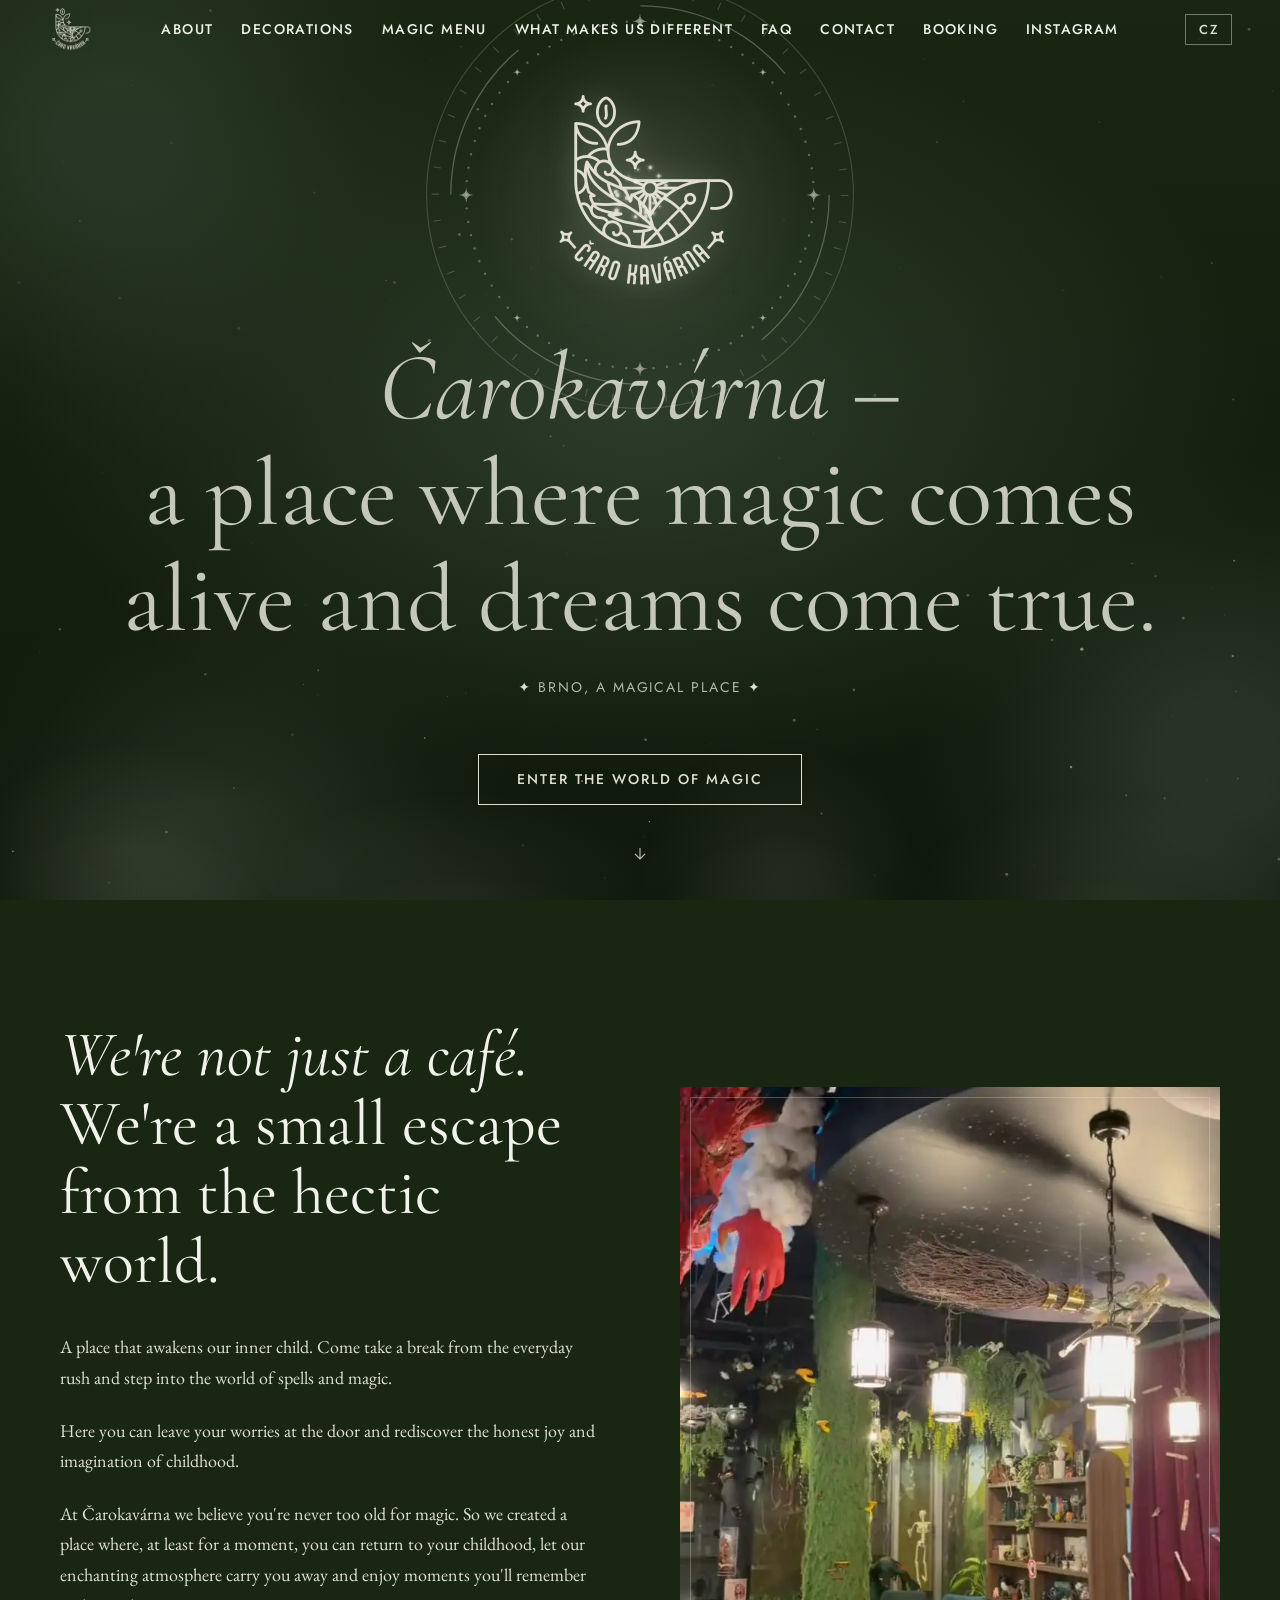
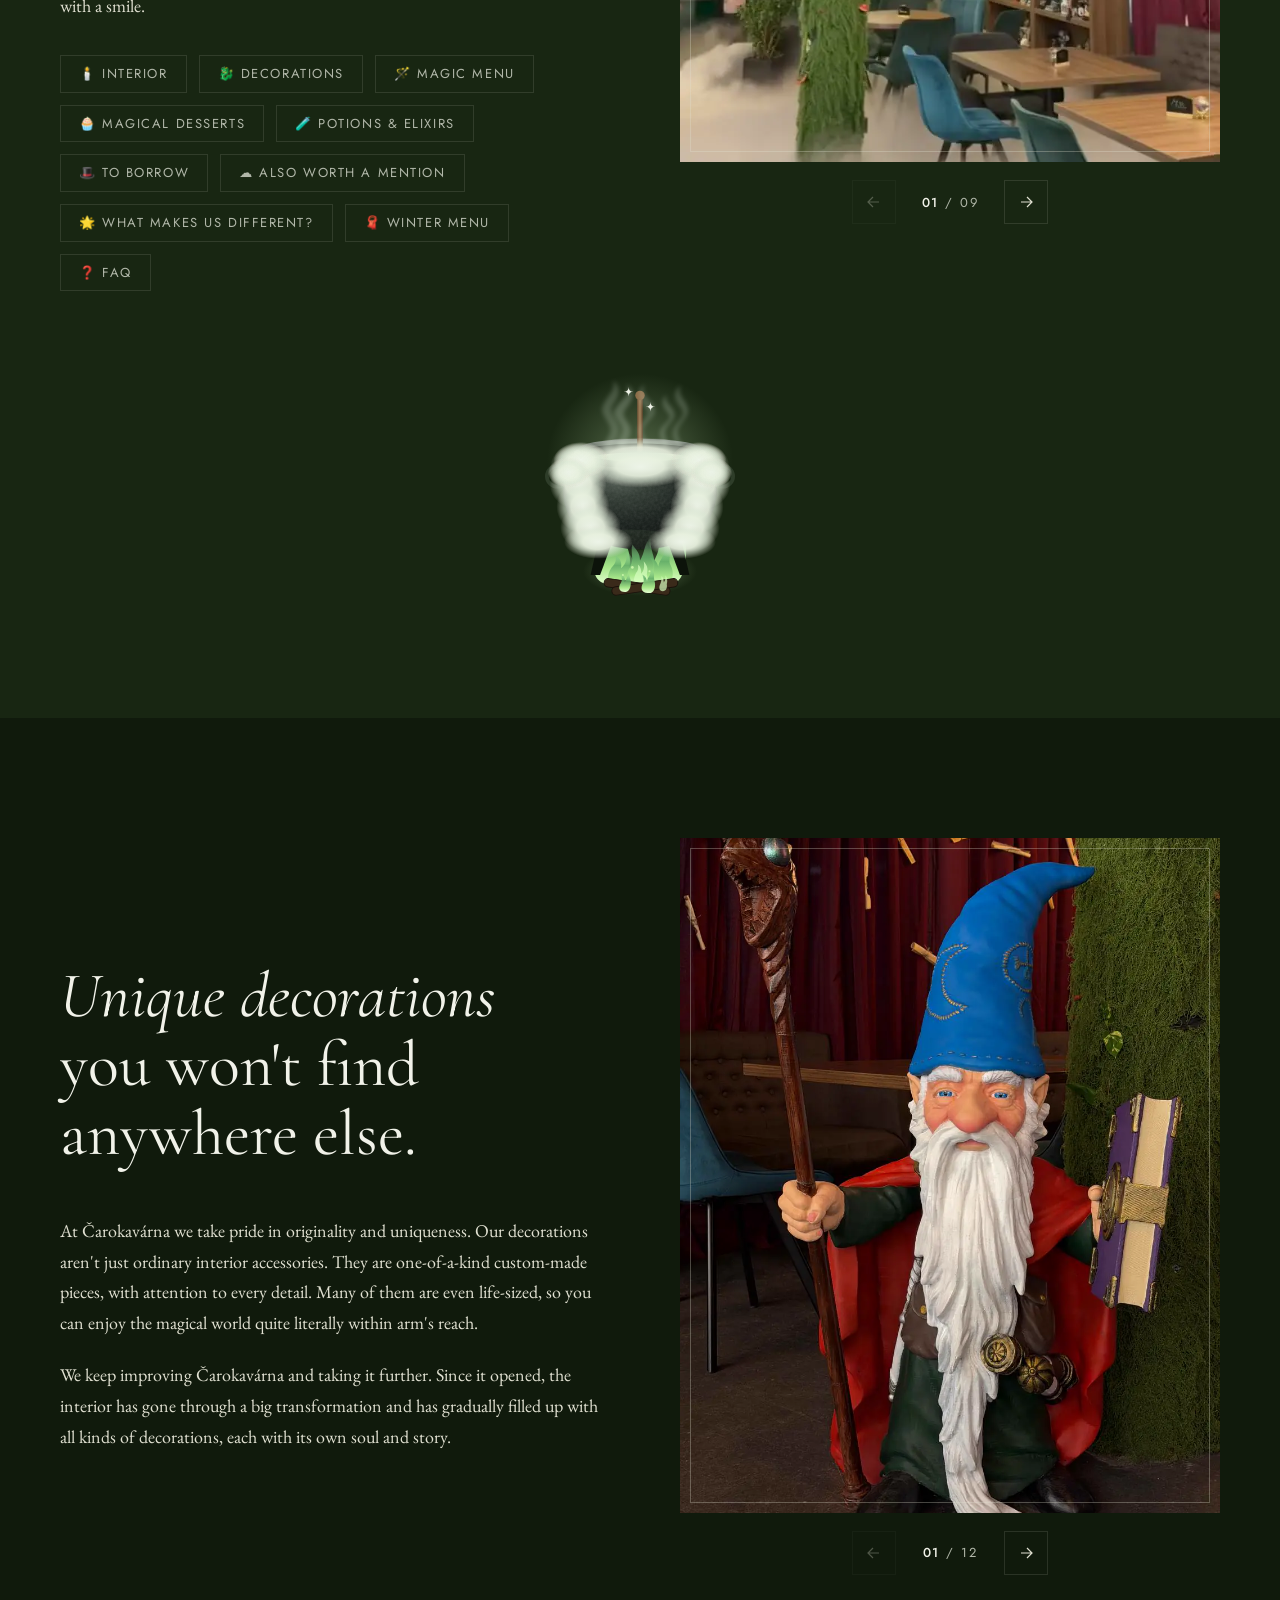
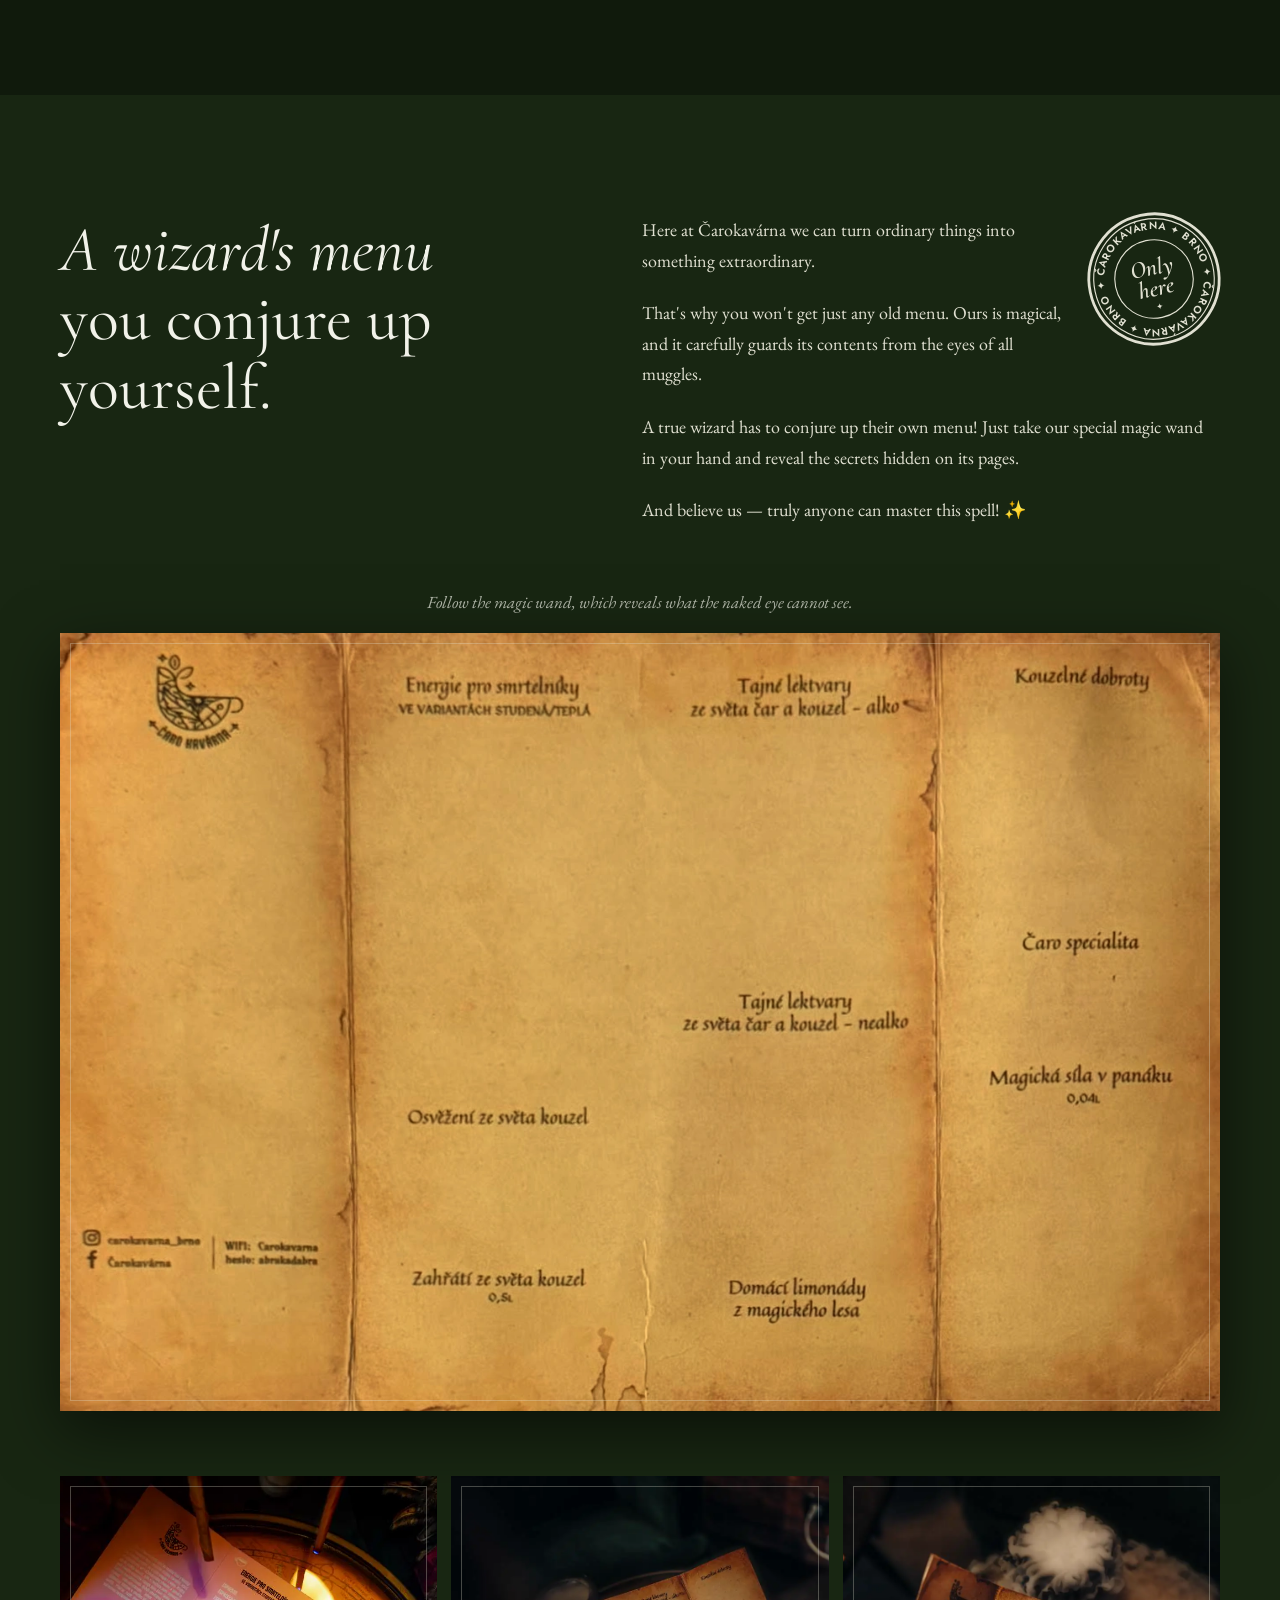
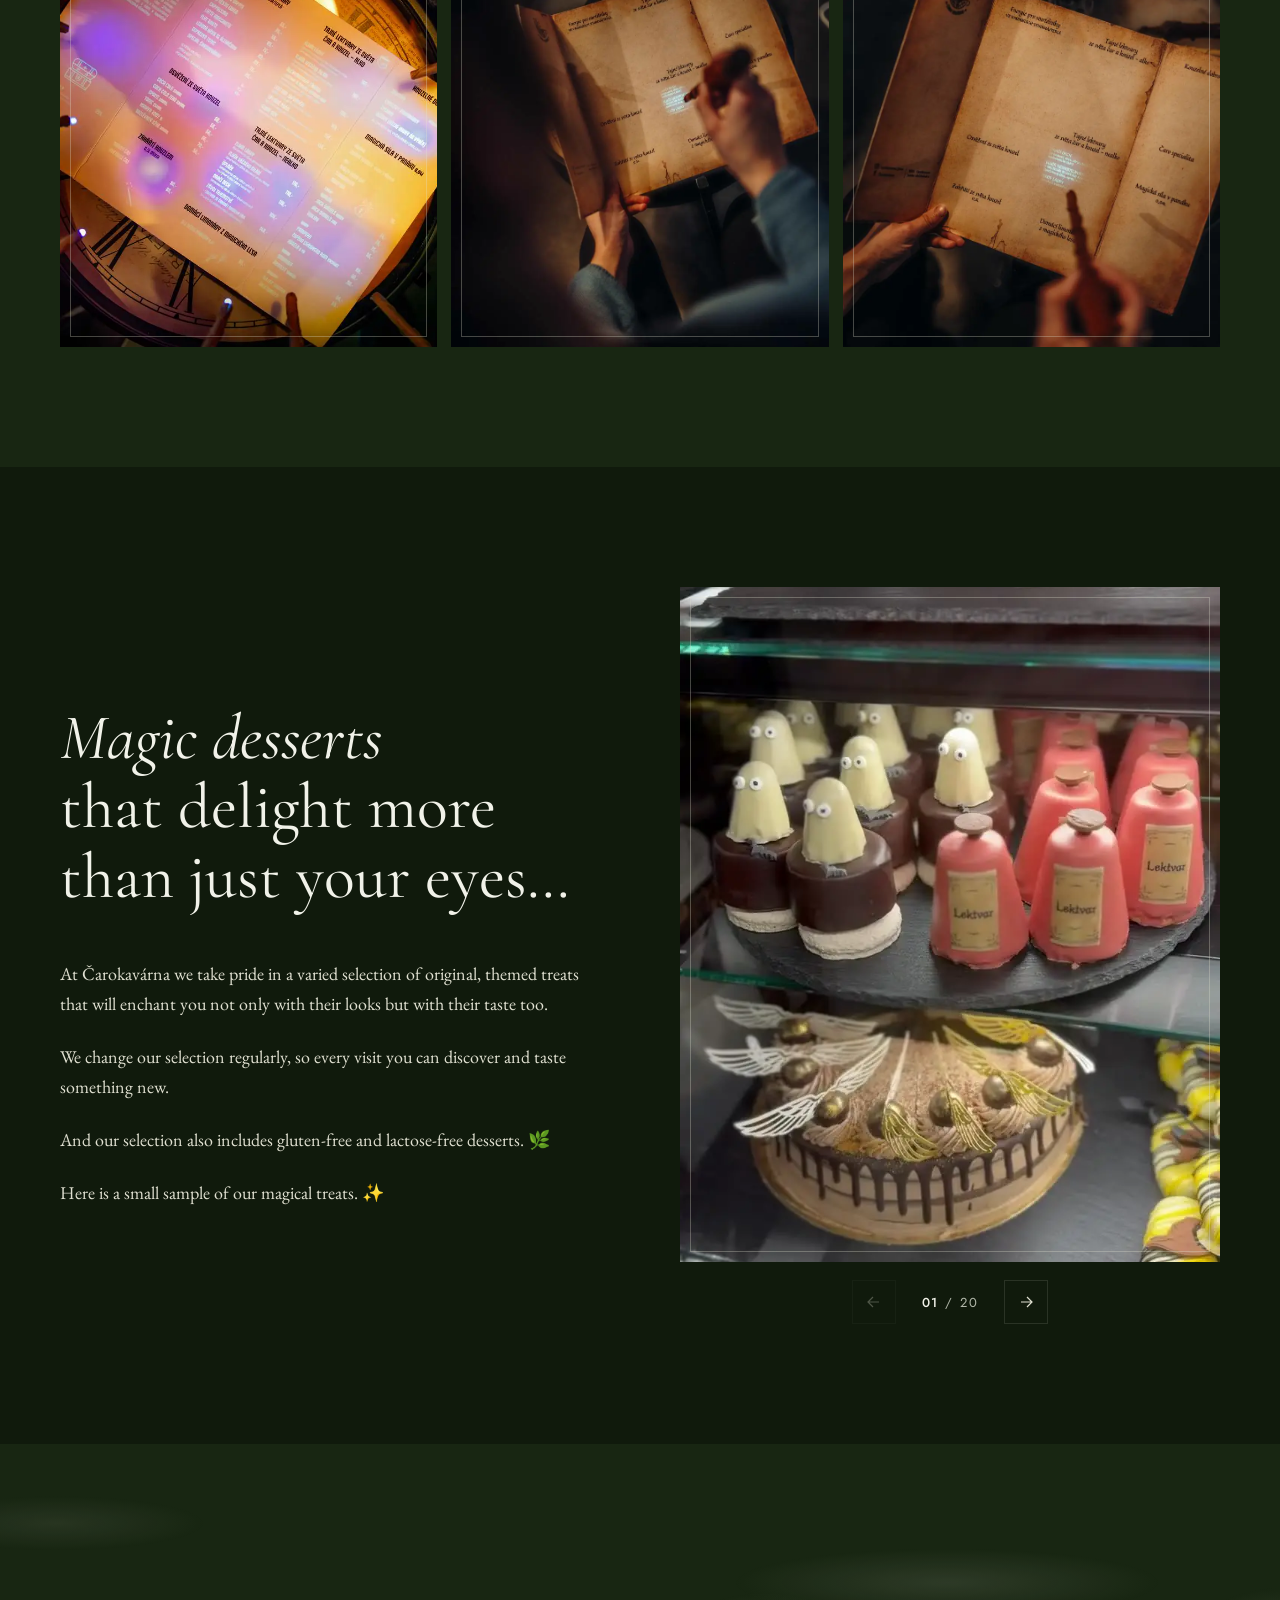
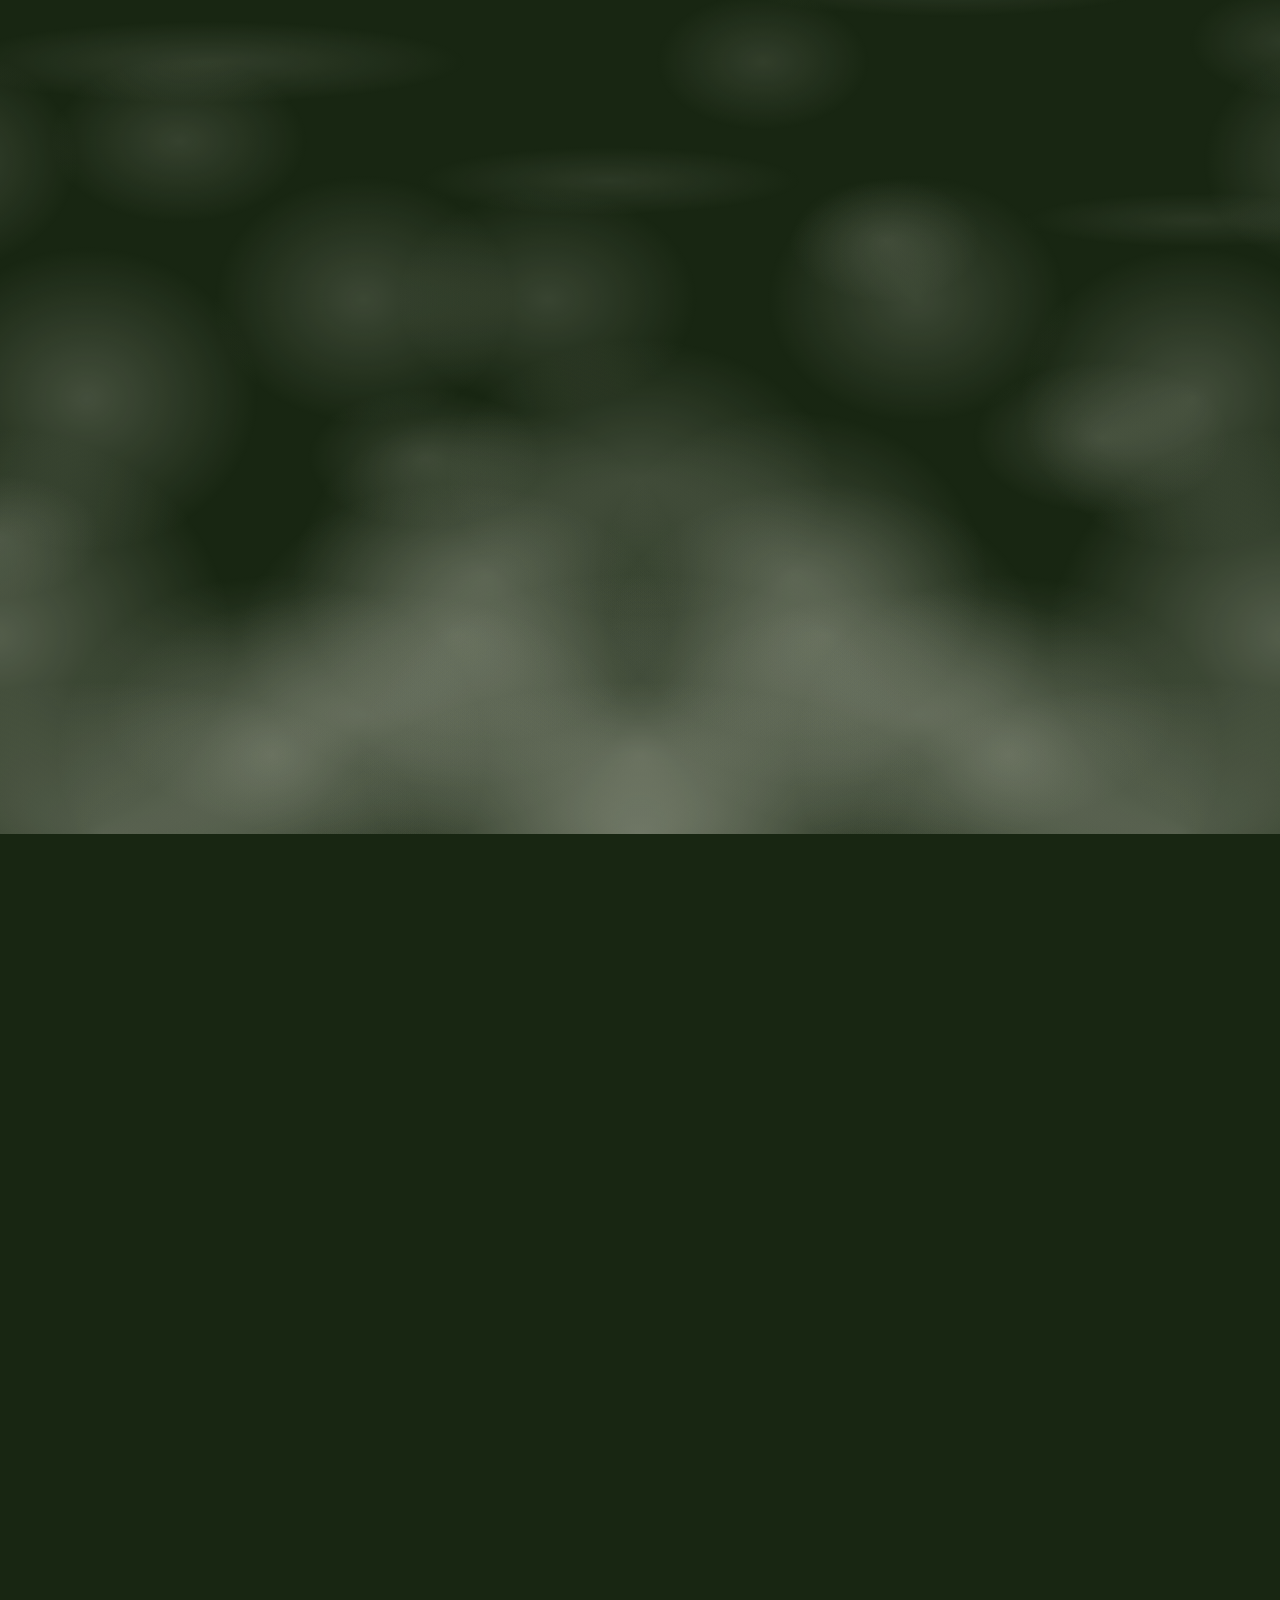
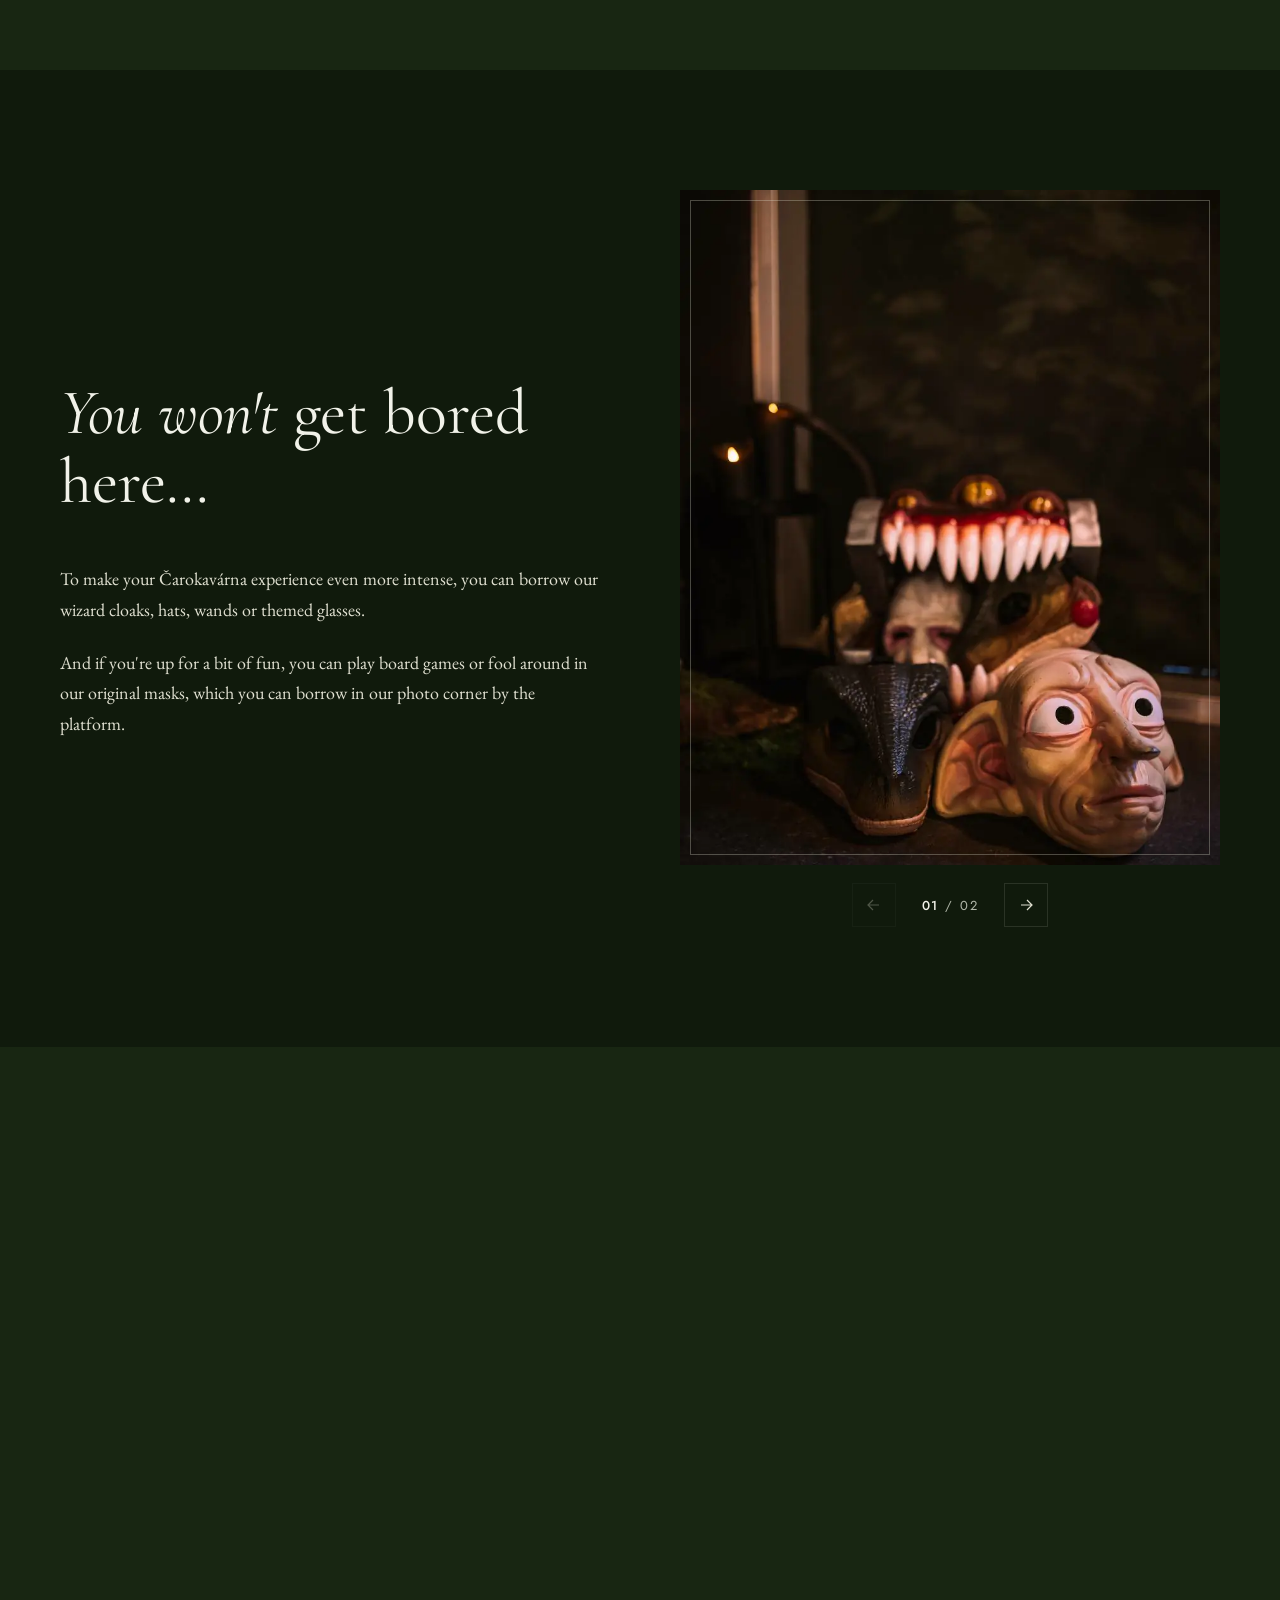
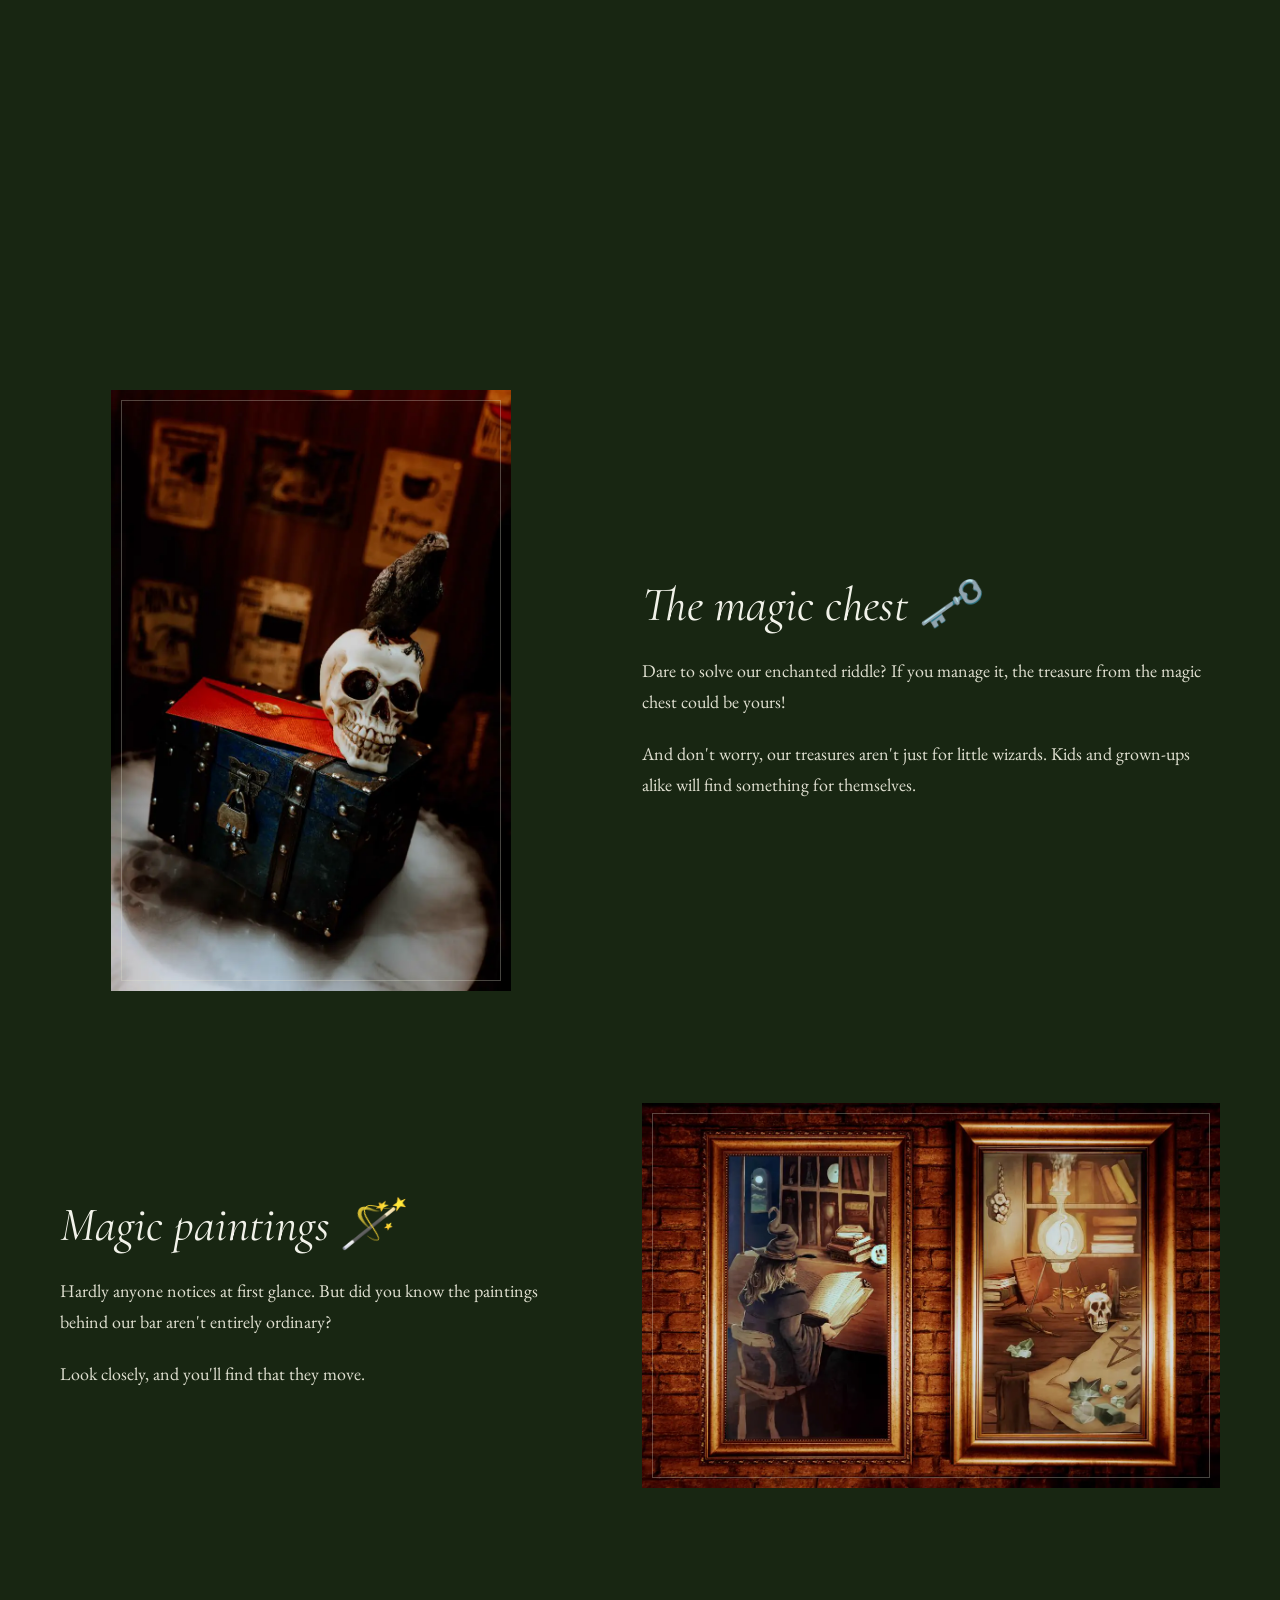
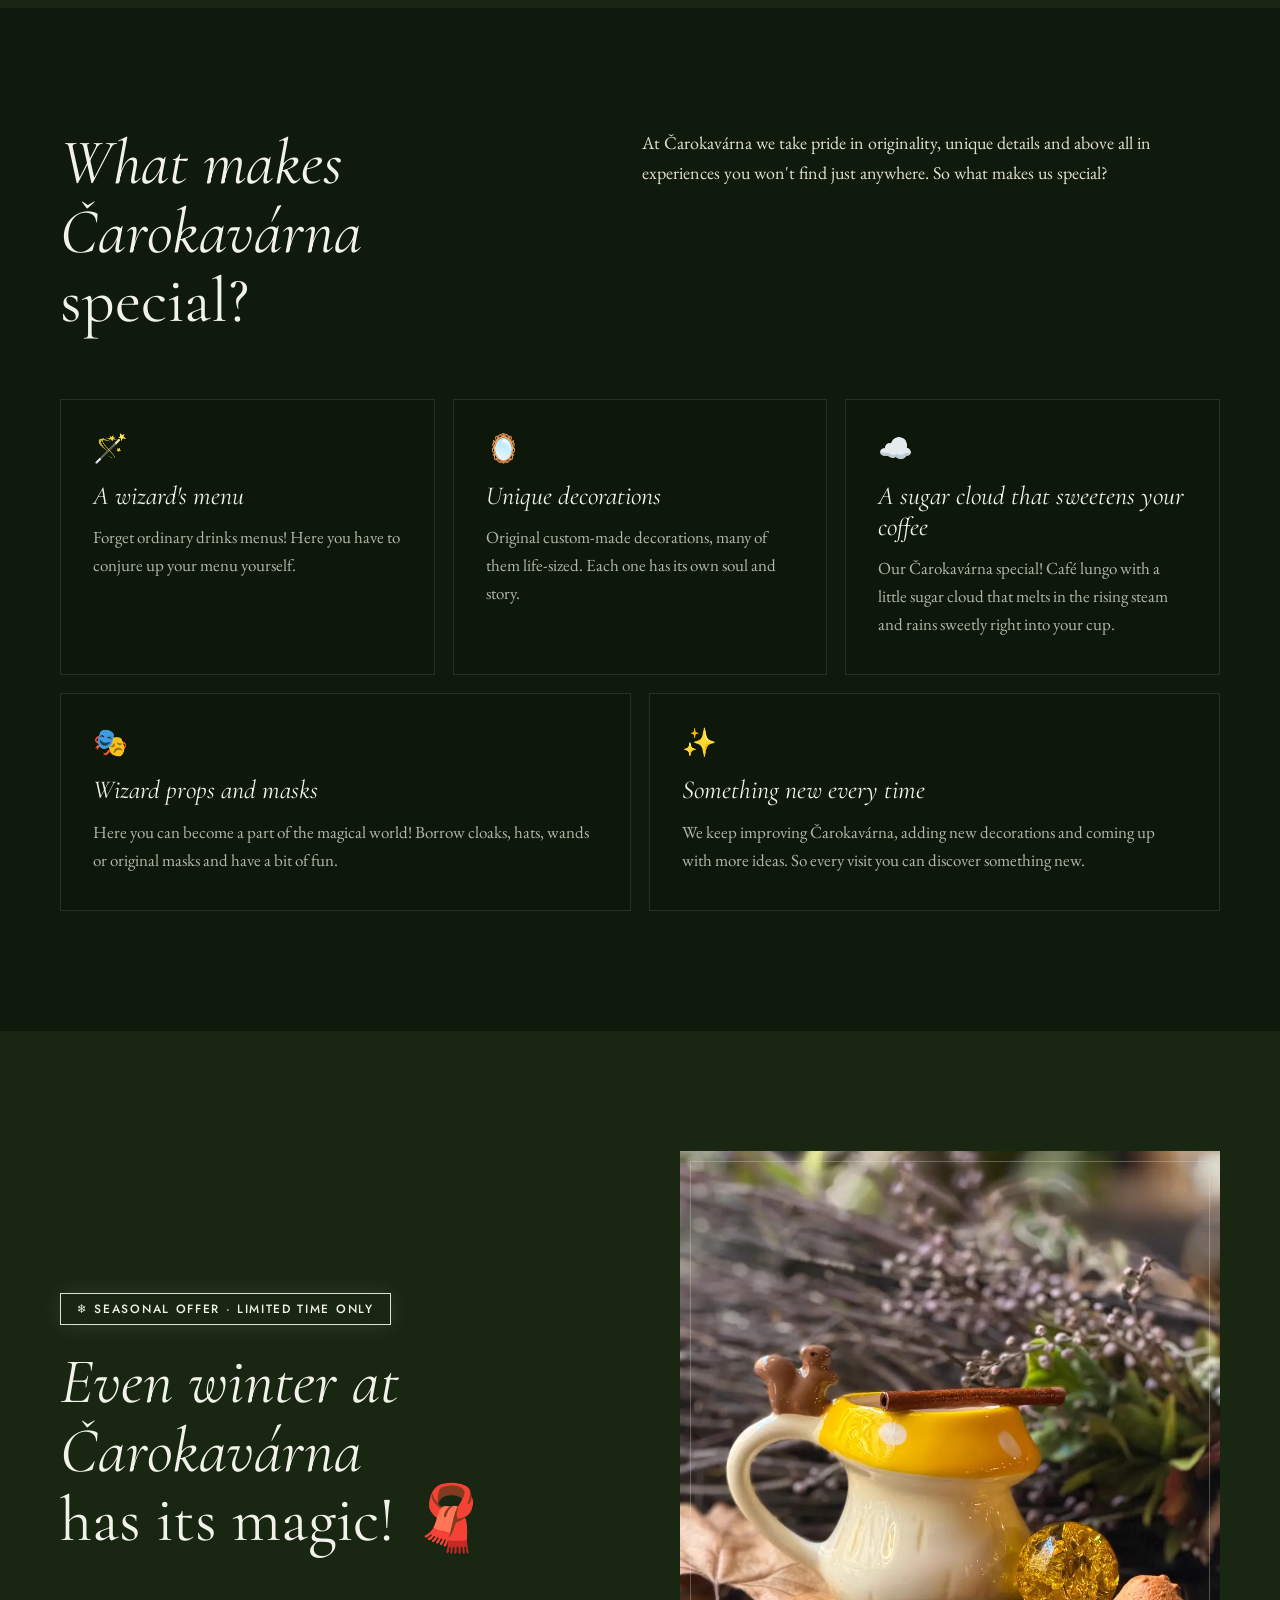
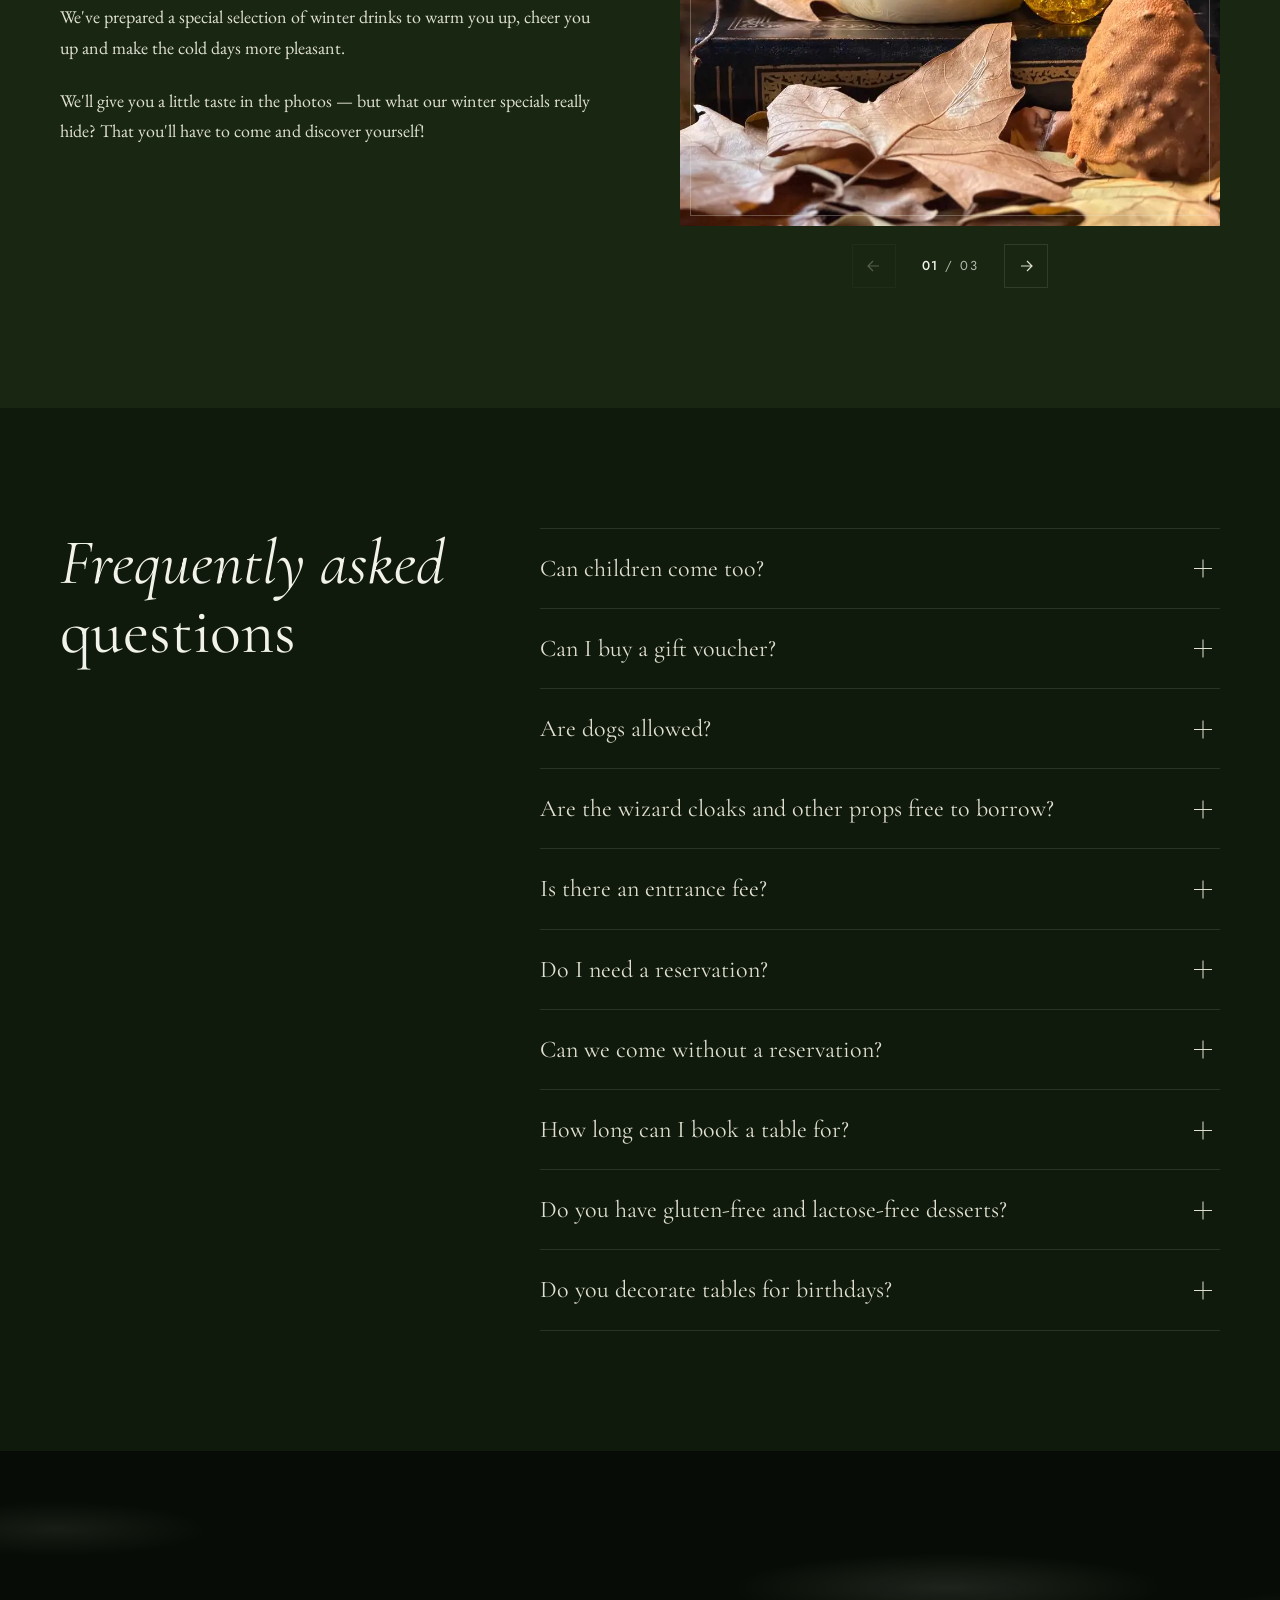
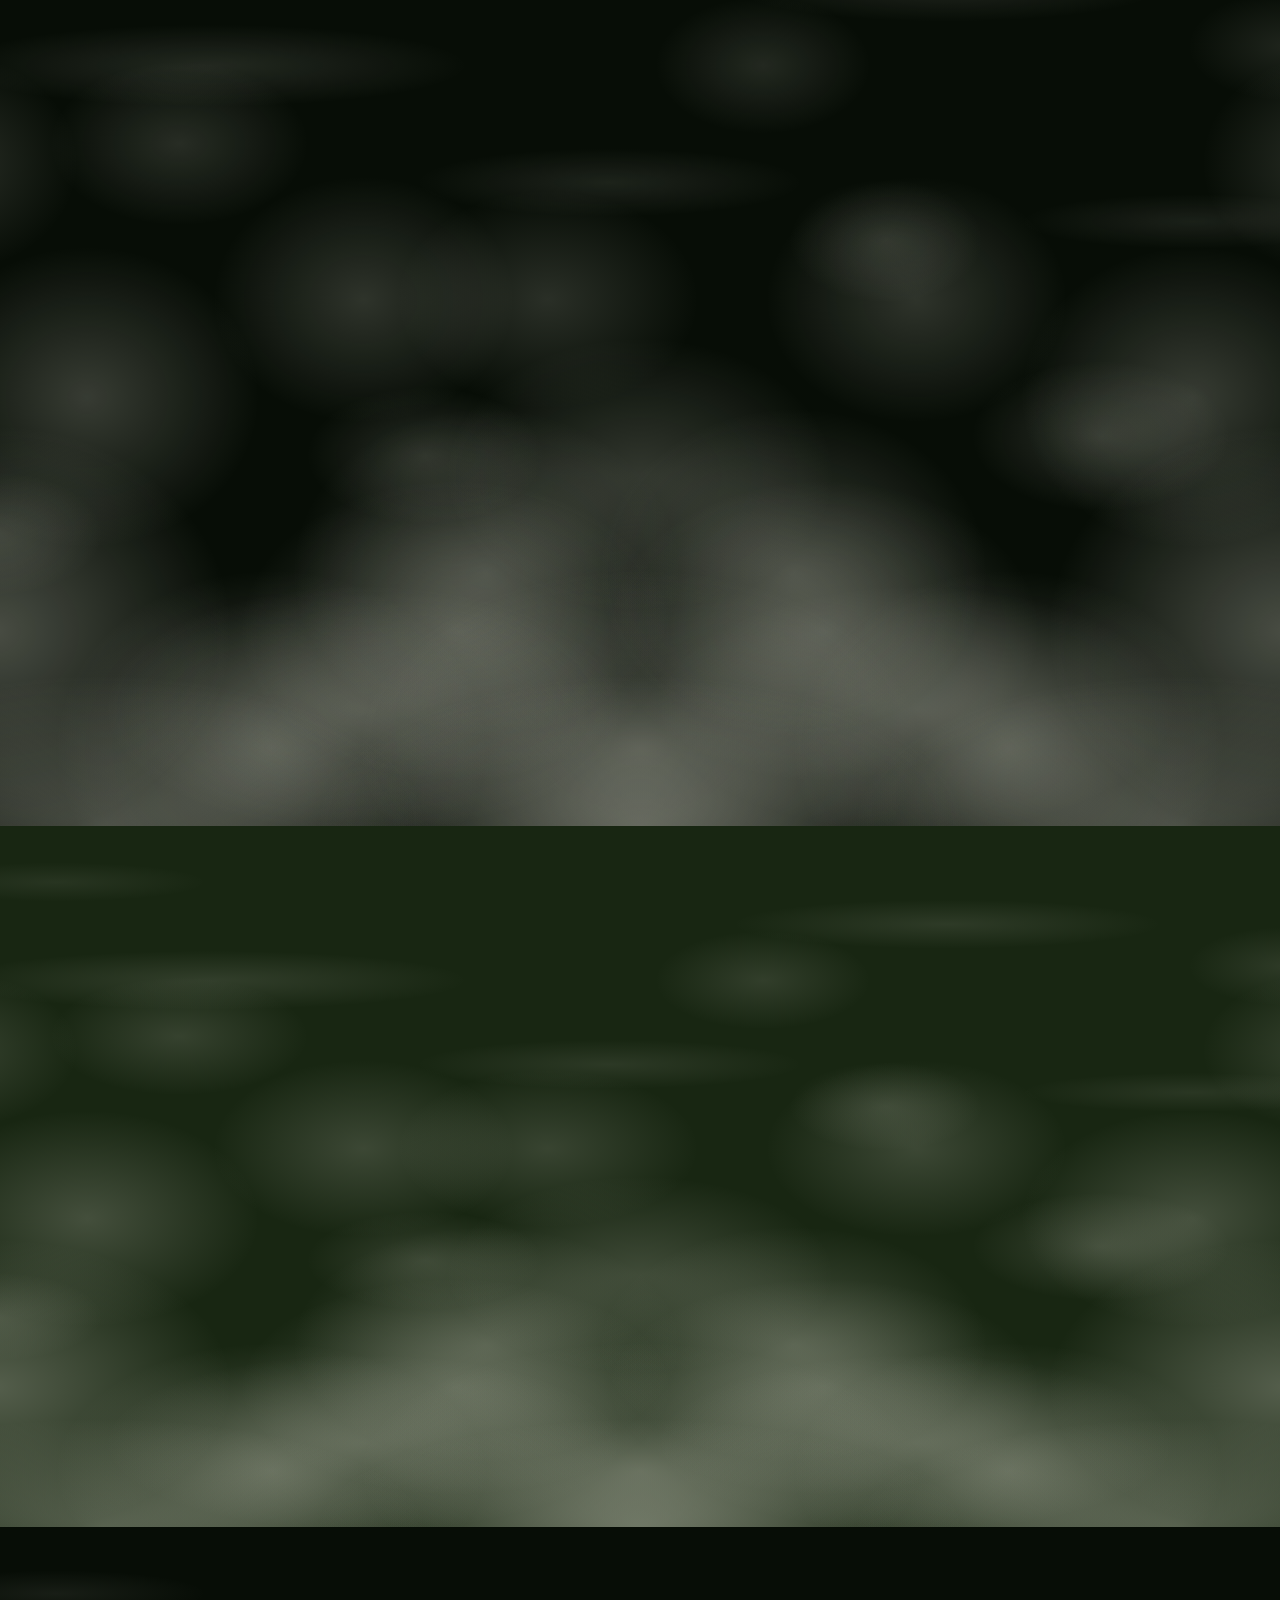
==== en/index.html @ fac9ba5e "feat: SEO updates" ====
<!doctype html>
<!-- GENERATED from ../index.html + ../i18n/en.json by tools/build-en.mjs — do not edit by hand -->
<html lang="en">
<head>
  <meta charset="utf-8">
  <meta name="viewport" content="width=device-width, initial-scale=1">
  <title>Čarokavárna – a magical café in Brno where magic comes alive</title>
  <meta name="description" content="Čarokavárna — a magical café in Brno city centre. Specialty coffee, smoking potions, magical cakes and a cauldron of dry-ice mist.">
  <meta name="theme-color" content="#070D06">
  <link rel="canonical" href="https://carokavarna.com/en/">
  <!-- language versions; en/index.html is generated from this file by tools/build-en.mjs — edit here, then run: node tools/build-en.mjs -->
  <link rel="alternate" hreflang="cs" href="https://carokavarna.com/">
  <link rel="alternate" hreflang="en" href="https://carokavarna.com/en/">
  <link rel="alternate" hreflang="x-default" href="https://carokavarna.com/">
  <link rel="icon" href="../favicon.ico" sizes="48x48">
  <link rel="icon" type="image/png" href="../assets/img/icons/icon-192.png" sizes="192x192">
  <link rel="apple-touch-icon" href="../apple-touch-icon.png">
  <link rel="manifest" href="../site.webmanifest">

  <!-- link previews (Facebook, Messenger, WhatsApp, Instagram DMs, X); og-image.jpg is 1200×630 -->
  <meta property="og:type" content="website">
  <meta property="og:site_name" content="Čarokavárna">
  <meta property="og:locale" content="en_US">
  <meta property="og:locale:alternate" content="cs_CZ">
  <meta property="og:url" content="https://carokavarna.com/en/">
  <meta property="og:title" content="Čarokavárna – a magical café in Brno">
  <meta property="og:description" content="A place where magic comes alive and dreams come true. Specialty coffee, smoking potions, magical cakes and a cauldron of dry-ice mist in the centre of Brno.">
  <meta property="og:image" content="https://carokavarna.com/assets/img/og-image.jpg">
  <meta property="og:image:width" content="1200">
  <meta property="og:image:height" content="630">
  <meta property="og:image:alt" content="The Čarokavárna logo between photos of the interior with a dragon in the clouds and a tray of magic desserts around a smoking cauldron">
  <meta name="twitter:card" content="summary_large_image">
  <meta name="twitter:title" content="Čarokavárna – a magical café in Brno">
  <meta name="twitter:description" content="A place where magic comes alive and dreams come true. Specialty coffee, smoking potions and magical cakes in the centre of Brno.">
  <meta name="twitter:image" content="https://carokavarna.com/assets/img/og-image.jpg">

  <!-- structured data for Google (business info + FAQ); keep hours and FAQ text in sync with the page -->
  <script type="application/ld+json">
  {
    "@context": "https://schema.org",
    "@type": "CafeOrCoffeeShop",
    "@id": "https://carokavarna.com/#cafe",
    "name": "Čarokavárna",
    "alternateName": "Čaro kavárna",
    "description": "A magical café in Brno. Specialty coffee, smoking potions, magical cakes and a cauldron of dry-ice mist.",
    "url": "https://carokavarna.com/",
    "logo": "https://carokavarna.com/assets/img/logo.png",
    "image": [
      "https://carokavarna.com/assets/img/og-image.jpg",
      "https://carokavarna.com/assets/img/interier/05-hlavni-sal.webp",
      "https://carokavarna.com/assets/img/zakusky/05-podnos-kotlik.webp"
    ],
    "email": "carokavarna@gmail.com",
    "address": {
      "@type": "PostalAddress",
      "streetAddress": "Josefská 697/7 (pasáž EPNE)",
      "addressLocality": "Brno",
      "postalCode": "602 00",
      "addressCountry": "CZ"
    },
    "hasMap": "https://www.google.com/maps/search/?api=1&query=%C4%8Carokav%C3%A1rna%20Brno",
    "openingHoursSpecification": [
      {
        "@type": "OpeningHoursSpecification",
        "dayOfWeek": [
          "Tuesday",
          "Wednesday",
          "Thursday",
          "Friday",
          "Saturday",
          "Sunday"
        ],
        "opens": "09:45",
        "closes": "20:00"
      }
    ],
    "servesCuisine": [
      "Coffee",
      "Desserts",
      "Hot chocolate",
      "Lemonades"
    ],
    "acceptsReservations": true,
    "isAccessibleForFree": true,
    "sameAs": [
      "https://www.instagram.com/carokavarna_brno/"
    ],
    "parentOrganization": {
      "@type": "Organization",
      "name": "Magic Coffee s.r.o.",
      "identifier": "21218919",
      "address": {
        "@type": "PostalAddress",
        "streetAddress": "Josefská 697/7",
        "addressLocality": "Brno",
        "postalCode": "602 00",
        "addressCountry": "CZ"
      }
    }
  }
  </script>
  <script type="application/ld+json">
  {
    "@context": "https://schema.org",
    "@type": "FAQPage",
    "mainEntity": [
      {
        "@type": "Question",
        "name": "Can children come too?",
        "acceptedAnswer": {
          "@type": "Answer",
          "text": "Of course! Čarokavárna is open to little and grown-up wizards alike, and there's no age limit. You're welcome to come with a pram, too."
        }
      },
      {
        "@type": "Question",
        "name": "Can I buy a gift voucher?",
        "acceptedAnswer": {
          "@type": "Answer",
          "text": "Yes! At Čarokavárna we offer gift vouchers worth 500 CZK and 1,000 CZK, depending on current availability. Vouchers can only be bought in person, right at Čarokavárna. Unfortunately, we don't sell or send vouchers online."
        }
      },
      {
        "@type": "Question",
        "name": "Are dogs allowed?",
        "acceptedAnswer": {
          "@type": "Answer",
          "text": "Unfortunately not. Dogs aren't allowed anywhere in the arcade where Čarokavárna is located. Thank you for understanding."
        }
      },
      {
        "@type": "Question",
        "name": "Are the wizard cloaks and other props free to borrow?",
        "acceptedAnswer": {
          "@type": "Answer",
          "text": "Yes! All the props we lend out are completely free. Whether it's wizard cloaks, hats, masks, wands or board games, you can try everything during your visit at no charge."
        }
      },
      {
        "@type": "Question",
        "name": "Is there an entrance fee?",
        "acceptedAnswer": {
          "@type": "Answer",
          "text": "No, there's no entrance fee. You only pay for what you order."
        }
      },
      {
        "@type": "Question",
        "name": "Do I need a reservation?",
        "acceptedAnswer": {
          "@type": "Answer",
          "text": "On weekends, public holidays and during school holidays we strongly recommend booking, as we're often full. On weekdays outside holidays you usually don't need a reservation, but if you want to be sure of a table, we recommend booking one."
        }
      },
      {
        "@type": "Question",
        "name": "Can we come without a reservation?",
        "acceptedAnswer": {
          "@type": "Answer",
          "text": "Of course! We keep four tables reserved for guests without a booking. On weekends, public holidays and during school holidays they may all be taken, though. In that case, just wait a little while until one frees up. On weekdays outside holidays you'll usually get in without a reservation and without waiting."
        }
      },
      {
        "@type": "Question",
        "name": "How long can I book a table for?",
        "acceptedAnswer": {
          "@type": "Answer",
          "text": "A standard reservation lasts one hour. If you'd like to enjoy the magical atmosphere longer, you can also book the next time slot."
        }
      },
      {
        "@type": "Question",
        "name": "Do you have gluten-free and lactose-free desserts?",
        "acceptedAnswer": {
          "@type": "Answer",
          "text": "Yes, we do! Fresh gluten-free and lactose-free desserts are delivered every Tuesday, Wednesday and Friday. Sometimes a few are left for the following day, but on those days you can be most sure to find them."
        }
      },
      {
        "@type": "Question",
        "name": "Do you decorate tables for birthdays?",
        "acceptedAnswer": {
          "@type": "Answer",
          "text": "Unfortunately, we can't provide birthday table decorations due to capacity reasons. But we're happy to make your birthday a little more special! We can put a birthday candle in a dessert of your choice and light it for you."
        }
      }
    ]
  }
  </script>
  <link rel="preconnect" href="https://fonts.googleapis.com">
  <link rel="preconnect" href="https://fonts.gstatic.com" crossorigin>
  <link href="https://fonts.googleapis.com/css2?family=Cormorant+Garamond:ital,wght@0,400;0,500;1,400;1,500&family=EB+Garamond:ital,wght@0,400;0,500;1,400&family=Jost:wght@400;500&display=swap" rel="stylesheet">
  <!-- ?v= busts stale caches (in-app browsers like Messenger hold on to old files) — bump it on every deploy that changes CSS/JS -->
  <link rel="stylesheet" href="../css/style.css?v=20261120d">
</head>
<body class="is-loading">

  <canvas class="sparkle-canvas" aria-hidden="true"></canvas>
  <div class="scroll-progress" aria-hidden="true"></div>

  <!-- ===== Navigation ===== -->
  <header class="nav" id="top">
    <a class="nav__logo logo" href="#top" aria-label="Čarokavárna — home">
      <img src="../assets/img/logo.webp" width="400" height="400" alt="">
    </a>
    <nav class="nav__links" id="nav-links" aria-label="Main navigation">
      <a href="#o-nas" data-i18n="nav.about">About</a>
      <a href="#dekorace" data-i18n="nav.decor">Decorations</a>
      <a href="#listek" data-i18n="nav.leaflet">Magic menu</a>
      <a href="#v-cem-jsme-jini" data-i18n="nav.unique">What makes us different</a>
      <a href="#otazky" data-i18n="nav.faq">FAQ</a>
      <a href="#kontakt" data-i18n="nav.branches">Contact</a>
      <a href="#rezervace" data-i18n="nav.reservation">Booking</a>
      <a href="#instagram">Instagram</a>
    </nav>
    <a class="nav__lang" href="../" hreflang="cs" lang="cs" aria-label="Česká verze">CZ</a>
    <button class="nav__burger" type="button" aria-controls="nav-links" aria-expanded="false" aria-label="Menu">
      <span></span><span></span>
    </button>
  </header>

  <main>
    <!-- ===== Hero ===== -->
    <section class="hero">
      <div class="hero__glow hero__glow--1"></div>
      <div class="hero__glow hero__glow--2"></div>
      <div class="hero__glow hero__glow--3"></div>
      <canvas class="hero__dust" aria-hidden="true"></canvas>
      <div class="hero__fog" aria-hidden="true"></div>
      <div class="hero__fog hero__fog--2" aria-hidden="true"></div>

      <div class="hero__content">
        <div class="hero__logo logo" title="Click for a spell ✦">
          <!-- magic circle: rings, ticks, dotted orbit and stars — each layer rotates at its own pace -->
          <!-- each layer is its own <svg> so it rotates on the GPU (see .hero__circle svg in style.css) -->
          <div class="hero__circle" aria-hidden="true">
            <svg class="mc-outer" viewBox="0 0 400 400">
              <circle class="mc-line" cx="200" cy="200" r="194"/>
              <circle class="mc-ticks" cx="200" cy="200" r="186"/>
            </svg>
            <svg class="mc-arcs" viewBox="0 0 400 400">
              <circle class="mc-arc" cx="200" cy="200" r="172"/>
            </svg>
            <svg class="mc-inner" viewBox="0 0 400 400">
              <defs>
                <path id="mc-star" d="M0,-7 Q0,0 7,0 Q0,0 0,7 Q0,0 -7,0 Q0,0 0,-7Z"/>
                <path id="mc-star-sm" d="M0,-4 Q0,0 4,0 Q0,0 0,4 Q0,0 -4,0 Q0,0 0,-4Z"/>
              </defs>
              <circle class="mc-dots" cx="200" cy="200" r="158"/>
              <use href="#mc-star" x="200" y="42"/>
              <use href="#mc-star" x="358" y="200"/>
              <use href="#mc-star" x="200" y="358"/>
              <use href="#mc-star" x="42" y="200"/>
              <use href="#mc-star-sm" x="311.7" y="88.3"/>
              <use href="#mc-star-sm" x="311.7" y="311.7"/>
              <use href="#mc-star-sm" x="88.3" y="311.7"/>
              <use href="#mc-star-sm" x="88.3" y="88.3"/>
            </svg>
          </div>
          <img src="../assets/img/logo.webp" width="400" height="400" alt="Čarokavárna">
        </div>
        <h1 class="hero__title">
          <em data-i18n="hero.line1">Čarokavárna –</em>
          <span data-i18n="hero.line2">a place where magic comes alive and dreams come true.</span>
        </h1>
        <p class="hero__sub"><span aria-hidden="true">✦</span> <span data-i18n="hero.tag">Brno, a magical place</span> <span aria-hidden="true">✦</span></p>
        <a class="btn btn--outline hero__cta" href="#o-nas" data-i18n="hero.cta">Enter the world of magic</a>
      </div>

      <a class="hero__scroll" href="#o-nas" aria-label="Scroll down">
        <svg viewBox="0 0 16 16" width="16" height="16" aria-hidden="true"><path d="M8 2v11M3 8l5 5 5-5" fill="none" stroke="currentColor" stroke-width="1.2"/></svg>
      </a>
    </section>

    <!-- ===== O nás ===== -->
    <section class="section section--about" id="o-nas">
      <div class="container about">
        <div class="about__text">
          <h2 class="title reveal">
            <em data-i18n="about.title1">We're not just a café.</em><br>
            <span data-i18n-html="about.title">We're a small escape<br>from the hectic world.</span>
          </h2>
          <p class="lead reveal" data-i18n="about.p1">A place that awakens our inner child. Come take a break from the everyday rush and step into the world of spells and magic.</p>
          <p class="lead reveal" data-i18n="about.p2">Here you can leave your worries at the door and rediscover the honest joy and imagination of childhood.</p>
          <p class="lead reveal" data-i18n="about.p3">At Čarokavárna we believe you're never too old for magic. So we created a place where, at least for a moment, you can return to your childhood, let our enchanting atmosphere carry you away and enjoy moments you'll remember with a smile.</p>
          <ul class="chips reveal reveal--stagger">
            <!-- linked chips are <a class="chip" href="#section-id">; a plain label with no navigation is <span class="chip chip--static"> -->
            <li><span class="chip chip--static"><span aria-hidden="true">🕯️</span> <span data-i18n="chip.interior">Interior</span></span></li>
            <li><a class="chip" href="#dekorace"><span aria-hidden="true">🐉</span> <span data-i18n="chip.decor">Decorations</span></a></li>
            <li><a class="chip" href="#listek"><span aria-hidden="true">🪄</span> <span data-i18n="chip.leaflet">Magic menu</span></a></li>
            <li><a class="chip" href="#zakusky"><span aria-hidden="true">🧁</span> <span data-i18n="chip.cakes">Magical desserts</span></a></li>
            <li><a class="chip" href="#lektvary"><span aria-hidden="true">🧪</span> <span data-i18n="chip.potions">Potions &amp; elixirs</span></a></li>
            <li><a class="chip" href="#pujceni"><span aria-hidden="true">🎩</span> <span data-i18n="chip.rental">To borrow</span></a></li>
            <li><a class="chip" href="#specialita"><span aria-hidden="true">☁️</span> <span data-i18n="chip.special">Also worth a mention</span></a></li>
            <li><a class="chip" href="#v-cem-jsme-jini"><span aria-hidden="true">🌟</span> <span data-i18n="chip.unique">What makes us different?</span></a></li>
            <li data-season="zima"><a class="chip" href="#zimni-nabidka"><span aria-hidden="true">🧣</span> <span data-i18n="chip.winter">Winter menu</span></a></li>
            <li><a class="chip" href="#otazky"><span aria-hidden="true">❓</span> <span data-i18n="chip.faq">FAQ</span></a></li>
          </ul>
        </div>
        <!-- bubbling cauldron, side view: a ladle stirs a glowing potion over green witch-fire.
             Drawn back to front: glow → fire → back rim → potion → ladle → pot body → front rim → steam -->
        <button class="about__cauldron reveal" type="button" aria-label="Stir the potion" title="Stir the potion ✦">
          <svg class="cauldron" viewBox="0 0 200 264" role="img" aria-label="A bubbling cauldron of potion">
            <defs>
              <radialGradient id="cd-glow" cx="50%" cy="50%" r="50%">
                <stop offset="0" stop-color="#B9D9A3" stop-opacity=".38"/>
                <stop offset="1" stop-color="#B9D9A3" stop-opacity="0"/>
              </radialGradient>
              <linearGradient id="cd-potion" x1="0" y1="0" x2="0" y2="1">
                <stop offset="0" stop-color="#D6EEC2"/>
                <stop offset="1" stop-color="#7FAE6A"/>
              </linearGradient>
              <radialGradient id="cd-iron" cx="36%" cy="25%" r="75%">
                <stop offset="0" stop-color="#566057"/><stop offset=".28" stop-color="#303a32"/>
                <stop offset=".65" stop-color="#171e1a"/><stop offset="1" stop-color="#080c0a"/>
              </radialGradient>
              <linearGradient id="cd-metal-rim" x1="0" y1="0" x2="0" y2="1">
                <stop stop-color="#879187"/><stop offset=".45" stop-color="#303b32"/><stop offset="1" stop-color="#0b110d"/>
              </linearGradient>
              <filter id="cd-texture" x="0" y="0" width="100%" height="100%">
                <feTurbulence type="fractalNoise" baseFrequency=".32" numOctaves="3" seed="8" result="grain"/>
                <feColorMatrix in="grain" type="saturate" values="0"/>
              </filter>
              <clipPath id="cd-body-clip"><path d="M34 112 C12 132 12 180 48 202 Q100 224 152 202 C188 180 188 132 166 112 A66 12 0 0 1 34 112Z"/></clipPath>
              <linearGradient id="cd-flame" x1="0" y1="1" x2="0" y2="0">
                <stop offset="0" stop-color="#e4ffd0"/>
                <stop offset=".22" stop-color="#a8e78a"/>
                <stop offset=".58" stop-color="#63ad68" stop-opacity=".9"/>
                <stop offset="1" stop-color="#94d69b" stop-opacity="0"/>
              </linearGradient>
              <radialGradient id="cd-steam" cx="50%" cy="50%" r="50%">
                <stop offset="0" stop-color="#edf4e8"/>
                <stop offset=".45" stop-color="#e8f1df" stop-opacity=".92"/>
                <stop offset=".72" stop-color="#dce8d5" stop-opacity=".55"/>
                <stop offset="1" stop-color="#E0E0D1" stop-opacity="0"/>
              </radialGradient>
              <filter id="cd-vapour-blur" x="-80%" y="-30%" width="260%" height="160%"><feGaussianBlur stdDeviation="2.2"/></filter>
              <linearGradient id="cd-wood" x1="0" y1="0" x2="1" y2="0">
                <stop offset="0" stop-color="#6B5134"/>
                <stop offset=".5" stop-color="#A0805A"/>
                <stop offset="1" stop-color="#5A4229"/>
              </linearGradient>
              <!-- hides the part of the ladle that is under the potion surface -->
              <clipPath id="cd-above">
                <rect x="-40" y="-140" width="80" height="140"/>
              </clipPath>
              <path id="cd-star" d="M0,-5 Q0,0 5,0 Q0,0 0,5 Q0,0 -5,0 Q0,0 0,-5Z"/>
            </defs>

            <ellipse class="cd-glow" cx="100" cy="120" rx="98" ry="92" fill="url(#cd-glow)"/>

            <!-- fire behind the pot (only its glow and tips around the belly show) -->
            <ellipse class="cd-fireglow" cx="100" cy="236" rx="60" ry="26" fill="url(#cd-glow)"/>
            <g class="cd-fire">
              <g transform="translate(70 250) scale(1.4 1.9)"><path class="cd-flame cd-flame--2" d="M0 0 C-13 0 -16 -8 -10 -17 C-8 -21 -10 -26 -13 -29 C-5 -27 -4 -22 -3 -20 C-1 -29 7 -31 3 -43 C15 -34 8 -27 11 -22 C17 -13 13 -3 6 -1 Q3 0 0 0Z"/></g>
              <g transform="translate(130 250) scale(1.4 1.9)"><path class="cd-flame cd-flame--3" d="M0 0 C-12 0 -14 -9 -9 -16 C-5 -22 -9 -27 -7 -34 C-3 -29 0 -27 0 -21 C5 -28 3 -34 10 -40 C8 -30 15 -24 13 -15 C12 -5 8 0 0 0Z"/></g>
            </g>

            <!-- back rim -->
            <path class="cd-rim" d="M34 112 A66 12 0 0 1 166 112"/>

            <!-- dark inner wall, then the potion sitting a little below the rim, with a swirl turning on it -->
            <ellipse class="cd-inside" cx="100" cy="112" rx="63" ry="10.5"/>
            <ellipse cx="100" cy="119" rx="57" ry="8" fill="url(#cd-potion)"/>
            <ellipse cx="92" cy="116.5" rx="35" ry="2.2" fill="#f3ffe2" opacity=".28"/>
            <ellipse class="cd-swirl" cx="100" cy="119" rx="40" ry="5.2"/>
            <ellipse class="cd-swirl cd-swirl--2" cx="100" cy="119" rx="22" ry="3"/>

            <!-- blobs swelling and popping on the surface -->
            <g class="cd-blobs">
              <circle class="cd-blob cd-blob--1" cx="70" cy="118" r="4.5"/>
              <circle class="cd-blob cd-blob--2" cx="126" cy="120" r="3.6"/>
              <circle class="cd-blob cd-blob--3" cx="96" cy="115" r="3.2"/>
              <circle class="cd-blob cd-blob--4" cx="142" cy="117" r="2.8"/>
            </g>

            <!-- the ladle: x-swing and y-bob run a quarter beat apart, so its tip traces an ellipse -->
            <g transform="translate(100 119)">
              <g class="cd-stir-y">
                <g class="cd-stir-x">
                  <ellipse class="cd-ripple" cx="0" cy="0" rx="9" ry="2.4"/>
                  <g clip-path="url(#cd-above)">
                    <rect x="-3" y="-66" width="6" height="76" rx="3" fill="url(#cd-wood)"/>
                    <circle cx="0" cy="-68" r="5" fill="#8A6A45"/>
                  </g>
                  <use class="cd-twinkle cd-twinkle--1" href="#cd-star" x="-12" y="-72"/>
                  <use class="cd-twinkle cd-twinkle--2" href="#cd-star" x="11" y="-56"/>
                </g>
              </g>
            </g>

            <!-- pot body, legs and ear rings -->
            <path class="cd-leg" d="M58 196 L48 240 L58 240 L72 202Z"/>
            <path class="cd-leg" d="M142 196 L152 240 L142 240 L128 202Z"/>
            <!-- top edge follows the front rim's curve so the whole potion surface stays visible -->
            <path d="M34 112 C12 132 12 180 48 202 Q100 224 152 202 C188 180 188 132 166 112 A66 12 0 0 1 34 112Z" fill="url(#cd-iron)"/>
            <g clip-path="url(#cd-body-clip)">
              <rect class="cd-grain" x="20" y="110" width="160" height="110" filter="url(#cd-texture)" opacity=".13"/>
              <ellipse cx="91" cy="215" rx="65" ry="23" fill="#b1d99a" opacity=".07"/>
              <path d="M42 135 C36 160 45 188 66 199" fill="none" stroke="#dce9d8" stroke-opacity=".1" stroke-width="7" stroke-linecap="round"/>
            </g>
            <path class="cd-shine" d="M44 128 C34 146 36 170 52 186"/>
            <!-- side handles: an iron ring hanging from a lug on each shoulder, swaying with the stirring -->
            <g class="cd-handle cd-handle--l">
              <circle class="cd-ring" cx="13" cy="136" r="11"/>
              <rect class="cd-lug" x="16" y="118" width="12" height="11" rx="3"/>
            </g>
            <g class="cd-handle cd-handle--r">
              <circle class="cd-ring" cx="187" cy="136" r="11"/>
              <rect class="cd-lug" x="172" y="118" width="12" height="11" rx="3"/>
            </g>

            <!-- front rim -->
            <path class="cd-rim cd-rim--front" d="M34 112 A66 12 0 0 0 166 112"/>

            <!-- flames licking the bottom of the pot, logs and embers -->
            <g class="cd-fire">
              <g transform="translate(78 252)"><path class="cd-flame cd-flame--2" d="M0 0 C-12 0 -14 -9 -9 -18 C-6 -23 -2 -24 -4 -33 C2 -29 3 -24 2 -19 C8 -24 9 -31 7 -38 C16 -30 15 -25 13 -18 C17 -8 11 0 0 0Z"/></g>
              <g transform="translate(122 252) scale(.9 1.05)"><path class="cd-flame cd-flame--3" d="M0 0 C-13 0 -16 -8 -10 -17 C-8 -21 -10 -26 -13 -29 C-5 -27 -4 -22 -3 -20 C-1 -29 7 -31 3 -43 C15 -34 8 -27 11 -22 C17 -13 13 -3 6 -1 Q3 0 0 0Z"/></g>
              <g transform="translate(100 252) scale(1.15 1.3)"><path class="cd-flame cd-flame--1" d="M0 0 C-12 0 -14 -9 -9 -16 C-5 -22 -9 -27 -7 -34 C-3 -29 0 -27 0 -21 C5 -28 3 -34 10 -40 C8 -30 15 -24 13 -15 C12 -5 8 0 0 0Z"/></g>
              <g transform="translate(100 252) scale(.55 .7)"><path class="cd-flame cd-flame--core" d="M0 0 C-12 0 -14 -9 -9 -18 C-6 -23 -2 -24 -4 -33 C2 -29 3 -24 2 -19 C8 -24 9 -31 7 -38 C16 -30 15 -25 13 -18 C17 -8 11 0 0 0Z"/></g>
            </g>
            <rect class="cd-log" x="62" y="248" width="70" height="9" rx="4.5" transform="rotate(8 97 252)"/>
            <rect class="cd-log" x="70" y="248" width="70" height="9" rx="4.5" transform="rotate(-8 105 252)"/>
            <g class="cd-fire cd-fire--front" aria-hidden="true">
              <g transform="translate(84 258) scale(.52 .57)"><path class="cd-flame cd-flame--2" d="M0 0 C-12 -1 -14 -9 -8 -17 C-4 -22 -8 -27 -6 -32 C0 -29 1 -23 0 -19 C5 -25 5 -32 9 -37 C8 -27 14 -22 12 -14 C11 -5 7 0 0 0Z"/></g>
              <g transform="translate(108 259) scale(.6 .7)"><path class="cd-flame cd-flame--3" d="M0 0 C-11 0 -13 -8 -8 -15 C-5 -20 -8 -23 -9 -28 C-3 -25 -2 -21 -1 -18 C1 -26 8 -28 5 -38 C14 -31 10 -24 12 -19 C15 -10 12 -2 5 0Z"/></g>
              <g transform="translate(124 257) scale(.35 .48)"><path class="cd-flame cd-flame--core" d="M0 0 C-11 0 -13 -9 -7 -17 C-3 -23 -5 -28 -3 -34 C0 -27 4 -24 3 -19 C8 -25 9 -30 8 -35 C16 -26 13 -19 12 -15 C14 -7 10 0 0 0Z"/></g>
            </g>
            <circle class="cd-ember cd-ember--1" cx="92" cy="232" r="1.4"/>
            <circle class="cd-ember cd-ember--2" cx="110" cy="236" r="1.1"/>
            <circle class="cd-ember cd-ember--3" cx="82" cy="240" r="1"/>

            <!-- splashes leaping out and steam rising -->
            <g class="cd-bubbles">
              <circle class="cd-bubble cd-bubble--1" cx="78" cy="110" r="3"/>
              <circle class="cd-bubble cd-bubble--2" cx="118" cy="110" r="2.2"/>
              <circle class="cd-bubble cd-bubble--3" cx="132" cy="112" r="2.6"/>
              <circle class="cd-bubble cd-bubble--4" cx="90" cy="112" r="1.8"/>
              <circle class="cd-bubble cd-bubble--5" cx="66" cy="112" r="2"/>
            </g>
            <g class="cd-steam" aria-hidden="true">
              <path class="cd-vapour cd-vapour--1" d="M79 110 C69 100 85 94 80 83 C76 74 68 72 76 62 C83 53 90 50 86 39 C98 49 91 57 85 65 C78 74 90 79 90 87 C91 98 81 101 87 110Z"/>
              <path class="cd-vapour cd-vapour--2" d="M105 111 C115 101 100 95 104 85 C109 75 119 73 115 63 C111 54 100 50 105 39 C94 47 99 58 106 65 C113 73 99 79 98 88 C97 98 108 103 101 111Z"/>
              <path class="cd-vapour cd-vapour--3" d="M125 110 C135 101 122 96 127 86 C130 80 139 75 135 67 C132 60 125 58 128 50 C120 57 125 65 130 70 C136 77 121 82 121 90 C120 99 130 104 122 110Z"/>
              <path class="cd-vapour cd-vapour--4" d="M63 111 C57 101 73 94 68 83 C64 73 56 69 63 58 C68 49 74 46 72 35 C81 44 78 52 72 60 C65 70 77 76 78 85 C80 97 67 102 72 111Z"/>
              <path class="cd-vapour cd-vapour--5" d="M141 111 C149 101 135 95 141 84 C146 75 154 71 149 61 C146 54 139 50 143 40 C132 49 138 58 144 65 C150 74 136 79 135 89 C133 99 144 104 138 111Z"/>
              <!-- A continuous cloud bank feeds rolling fog down to the base of the pot. -->
              <ellipse class="cd-fog cd-fog--surface" cx="100" cy="114" rx="72" ry="19"/>
              <ellipse class="cd-fog cd-fog--front" cx="100" cy="126" rx="56" ry="22"/>
            </g>
            <g class="cd-overflow" aria-hidden="true">
              <g class="cd-cloud-bank cd-cloud-bank--left">
                <ellipse class="cd-cloud" cx="38" cy="124" rx="32" ry="23"/>
                <ellipse class="cd-cloud" cx="35" cy="145" rx="30" ry="26"/>
                <ellipse class="cd-cloud" cx="40" cy="168" rx="28" ry="28"/>
                <ellipse class="cd-cloud" cx="48" cy="190" rx="32" ry="26"/>
                <ellipse class="cd-cloud" cx="56" cy="205" rx="36" ry="18"/>
              </g>
              <g transform="translate(38 119)"><g class="cd-cascade cd-cascade--left" style="--cloud-delay: -0s"><ellipse class="cd-cloud" cx="0" cy="0" rx="29" ry="19"/><ellipse class="cd-cloud" cx="-13" cy="13" rx="22" ry="16"/></g></g>
              <g transform="translate(38 119)"><g class="cd-cascade cd-cascade--left" style="--cloud-delay: -1.7s"><ellipse class="cd-cloud" cx="0" cy="0" rx="29" ry="19"/><ellipse class="cd-cloud" cx="-13" cy="13" rx="22" ry="16"/></g></g>
              <g transform="translate(38 119)"><g class="cd-cascade cd-cascade--left" style="--cloud-delay: -3.4s"><ellipse class="cd-cloud" cx="0" cy="0" rx="29" ry="19"/><ellipse class="cd-cloud" cx="-13" cy="13" rx="22" ry="16"/></g></g>
              <g class="cd-cloud-bank cd-cloud-bank--right">
                <ellipse class="cd-cloud" cx="162" cy="124" rx="32" ry="23"/>
                <ellipse class="cd-cloud" cx="165" cy="145" rx="30" ry="26"/>
                <ellipse class="cd-cloud" cx="160" cy="168" rx="28" ry="28"/>
                <ellipse class="cd-cloud" cx="152" cy="190" rx="32" ry="26"/>
                <ellipse class="cd-cloud" cx="144" cy="205" rx="36" ry="18"/>
              </g>
              <g transform="translate(162 119)"><g class="cd-cascade cd-cascade--right" style="--cloud-delay: -0s"><ellipse class="cd-cloud" cx="0" cy="0" rx="29" ry="19"/><ellipse class="cd-cloud" cx="13" cy="13" rx="22" ry="16"/></g></g>
              <g transform="translate(162 119)"><g class="cd-cascade cd-cascade--right" style="--cloud-delay: -1.7s"><ellipse class="cd-cloud" cx="0" cy="0" rx="29" ry="19"/><ellipse class="cd-cloud" cx="13" cy="13" rx="22" ry="16"/></g></g>
              <g transform="translate(162 119)"><g class="cd-cascade cd-cascade--right" style="--cloud-delay: -3.4s"><ellipse class="cd-cloud" cx="0" cy="0" rx="29" ry="19"/><ellipse class="cd-cloud" cx="13" cy="13" rx="22" ry="16"/></g></g>
            </g>
          </svg>
        </button>
        <!-- carousel: swipe / scroll-snap track, arrows + counter; a click opens the photo in the lightbox -->
        <div class="about__photo carousel carousel--burn reveal" role="region" aria-roledescription="carousel" aria-label="Čarokavárna interior">
          <div class="carousel__track" tabindex="0">
            <figure class="carousel__slide framed"><video src="../assets/video/interier-pruchod.mp4" data-poster="../assets/video/interier-pruchod-poster.webp" width="720" height="1280" muted loop playsinline preload="none" data-inview-play aria-label="A walk through Čarokavárna — a dragon, climbing plants, a little dragon and dry-ice mist"></video></figure>
            <figure class="carousel__slide framed"><img src="../assets/img/interier/01-vstup-sova.webp" width="960" height="1280" alt="Brick wall with the Čarokavárna logo, a snowy owl and suitcases on a trolley in the mist" loading="lazy"></figure>
            <figure class="carousel__slide framed"><img src="../assets/img/interier/02-kreslo-dopisy.webp" width="853" height="1280" alt="A green armchair under a lamp, a wall full of wizarding signs" loading="lazy"></figure>
            <figure class="carousel__slide framed"><img src="../assets/img/interier/03-salonek-svicen.webp" width="960" height="1280" alt="A mysterious parlour with a candlestick on the table and paintings of castles on the walls" loading="lazy"></figure>
            <figure class="carousel__slide framed"><img src="../assets/img/interier/04-brana-ruze.webp" width="853" height="1280" alt="A golden gate overgrown with roses, looking into the café" loading="lazy"></figure>
            <figure class="carousel__slide framed"><img src="../assets/img/interier/05-hlavni-sal.webp" width="960" height="1280" alt="The main hall under climbing plants, with a dragon and mist on the floor" loading="lazy"></figure>
            <figure class="carousel__slide framed"><img src="../assets/img/interier/06-nebe-koste.webp" width="1049" height="1280" alt="Looking up at a night sky with the moon, a broomstick and a ring of lanterns" loading="lazy"></figure>
            <figure class="carousel__slide framed"><img src="../assets/img/interier/07-strom-carodej.webp" width="960" height="1280" alt="A magic tree overgrown with moss and roses, a wizard and shelves full of trinkets behind" loading="lazy"></figure>
            <figure class="carousel__slide framed"><img src="../assets/img/interier/08-mraky-drak.webp" width="960" height="1280" alt="A hall under clouds with floating candles, a red dragon and a werewolf in the mist" loading="lazy"></figure>
          </div>
          <div class="carousel__controls">
            <button class="carousel__btn" type="button" data-step="-1" aria-label="Previous photo">
              <svg viewBox="0 0 16 16" width="16" height="16" aria-hidden="true"><path d="M13 8H2M7 3 2 8l5 5" fill="none" stroke="currentColor" stroke-width="1.2"/></svg>
            </button>
            <span class="carousel__count" aria-live="polite"><b>01</b> / <span class="carousel__total">10</span></span>
            <button class="carousel__btn" type="button" data-step="1" aria-label="Next photo">
              <svg viewBox="0 0 16 16" width="16" height="16" aria-hidden="true"><path d="M3 8h11M9 3l5 5-5 5" fill="none" stroke="currentColor" stroke-width="1.2"/></svg>
            </button>
          </div>
        </div>
      </div>
    </section>

    <!-- ===== Dekorace ===== -->
    <section class="section section--decor" id="dekorace">
      <div class="container">
        <div class="duo duo--gallery">
          <div class="duo__text">
            <h2 class="title reveal">
            <em data-i18n="decor.title1">Unique decorations</em><br>
            <span data-i18n="decor.title2">you won't find anywhere else.</span>
          </h2>
            <p class="lead reveal" data-i18n="decor.p1">At Čarokavárna we take pride in originality and uniqueness. Our decorations aren't just ordinary interior accessories. They are one-of-a-kind custom-made pieces, with attention to every detail. Many of them are even life-sized, so you can enjoy the magical world quite literally within arm's reach.</p>
            <p class="lead reveal" data-i18n="decor.p2">We keep improving Čarokavárna and taking it further. Since it opened, the interior has gone through a big transformation and has gradually filled up with all kinds of decorations, each with its own soul and story.</p>
          </div>

        <div class="carousel carousel--burn reveal" role="region" aria-roledescription="carousel" aria-label="Čarokavárna decorations">
          <div class="carousel__track" tabindex="0">
            <figure class="carousel__slide framed"><img src="../assets/img/dekorace/01-carodej.webp" width="960" height="1280" alt="A wizard statue in a blue hat with a staff and a spell book" loading="lazy"></figure>
            <figure class="carousel__slide framed"><img src="../assets/img/dekorace/02-vlkodlak-logo.webp" width="853" height="1280" alt="A life-size werewolf in front of a brick wall with the Čarokavárna logo" loading="lazy"></figure>
            <figure class="carousel__slide framed"><img src="../assets/img/dekorace/03-drak-mraky.webp" width="853" height="1280" alt="A red dragon's head emerging from the clouds under the ceiling" loading="lazy"></figure>
            <figure class="carousel__slide framed"><img src="../assets/img/dekorace/04-brana-ruze.webp" width="853" height="1280" alt="A golden gate overgrown with roses, looking into the café" loading="lazy"></figure>
            <figure class="carousel__slide framed"><img src="../assets/img/dekorace/05-vlkodlak-pozor-kouse.webp" width="853" height="1280" alt="A werewolf on a tree stump under a &quot;Beware, it bites&quot; sign" loading="lazy"></figure>
            <figure class="carousel__slide framed"><img src="../assets/img/dekorace/06-dracek-les.webp" width="853" height="1280" alt="A smiling little dragon in the mist in front of a painted enchanted forest" loading="lazy"></figure>
            <figure class="carousel__slide framed"><img src="../assets/img/dekorace/07-carodej-sklo.webp" width="853" height="1280" alt="A long-bearded wizard behind the shop window" loading="lazy"></figure>
            <figure class="carousel__slide framed"><img src="../assets/img/dekorace/08-chrlic.webp" width="853" height="1280" alt="A stone gargoyle on a brick wall" loading="lazy"></figure>
            <figure class="carousel__slide framed"><img src="../assets/img/dekorace/09-demon.webp" width="853" height="1280" alt="A red horned demon in front of a wall full of alchemical drawings" loading="lazy"></figure>
            <figure class="carousel__slide framed"><img src="../assets/img/dekorace/10-trihlavy-pes.webp" width="853" height="1280" alt="A three-headed dog with drooling jaws" loading="lazy"></figure>
            <figure class="carousel__slide framed"><img src="../assets/img/dekorace/11-vlkodlak-portret.webp" width="853" height="1280" alt="Portrait of a werewolf, with a &quot;Beware, it bites&quot; sign behind" loading="lazy"></figure>
            <figure class="carousel__slide framed"><img src="../assets/img/dekorace/12-sova.webp" width="960" height="1280" alt="A snowy owl on a tree stump covered in moss and toadstools" loading="lazy"></figure>
          </div>
          <div class="carousel__controls">
            <button class="carousel__btn" type="button" data-step="-1" aria-label="Previous photo">
              <svg viewBox="0 0 16 16" width="16" height="16" aria-hidden="true"><path d="M13 8H2M7 3 2 8l5 5" fill="none" stroke="currentColor" stroke-width="1.2"/></svg>
            </button>
            <span class="carousel__count" aria-live="polite"><b>01</b> / <span class="carousel__total">15</span></span>
            <button class="carousel__btn" type="button" data-step="1" aria-label="Next photo">
              <svg viewBox="0 0 16 16" width="16" height="16" aria-hidden="true"><path d="M3 8h11M9 3l5 5-5 5" fill="none" stroke="currentColor" stroke-width="1.2"/></svg>
            </button>
          </div>
        </div>
        </div>
      </div>
    </section>

    <!-- ===== Kouzelné menu =====
         The leaflet is shown with its text "vanished": around the pointer (or a finger) a circle
         of the printed menu, lying on top, shows through -->
    <section class="section section--leaflet" id="listek">
      <div class="container">
        <div class="split-intro">
          <h2 class="title reveal">
            <em data-i18n="leaflet.title1">A wizard's menu</em><br>
            <span data-i18n="leaflet.title2">you conjure up yourself.</span>
          </h2>
          <div class="split-intro__text">
            <!-- "Jen u nás" stamp in the text's top-right corner; the paragraphs wrap around it (decorative) -->
            <svg class="stamp reveal" viewBox="0 0 200 200" aria-hidden="true">
              <defs>
                <path id="stamp-ring" d="M100 100 m-71 0 a71 71 0 1 1 142 0 a71 71 0 1 1 -142 0"/>
              </defs>
              <circle cx="100" cy="100" r="93" class="stamp__line stamp__line--bold"/>
              <circle cx="100" cy="100" r="86" class="stamp__line"/>
              <circle cx="100" cy="100" r="56" class="stamp__line"/>
              <text class="stamp__ring"><textPath href="#stamp-ring" textLength="438" lengthAdjust="spacing">✦ ČAROKAVÁRNA ✦ BRNO ✦ ČAROKAVÁRNA ✦ BRNO</textPath></text>
              <text class="stamp__word" x="100" y="94" data-i18n="stamp.l1">Only</text>
              <text class="stamp__word" x="100" y="124" data-i18n="stamp.l2">here</text>
              <text class="stamp__star" x="100" y="144">✦</text>
            </svg>
            <p class="lead reveal" data-i18n="leaflet.p1">Here at Čarokavárna we can turn ordinary things into something extraordinary.</p>
            <p class="lead reveal" data-i18n="leaflet.p2">That's why you won't get just any old menu. Ours is magical, and it carefully guards its contents from the eyes of all muggles.</p>
            <p class="lead reveal" data-i18n="leaflet.p3">A true wizard has to conjure up their own menu! Just take our special magic wand in your hand and reveal the secrets hidden on its pages.</p>
            <p class="lead reveal" data-i18n="leaflet.p4">And believe us — truly anyone can master this spell! ✨</p>
          </div>
        </div>
        <p class="unveil-hint reveal">
          <span class="unveil-hint--hover" data-i18n="leaflet.hint">Follow the magic wand, which reveals what the naked eye cannot see.</span>
          <span class="unveil-hint--wand" data-i18n="leaflet.hintWand">Follow the magic wand — it reveals what the menu hides.</span>
        </p>
        <figure class="unveil framed reveal">
          <img src="../assets/img/menu-blank.webp" width="1380" height="926" alt="" loading="lazy" decoding="async">
          <img class="unveil__secret" src="../assets/img/menu-full.webp" width="1380" height="926" alt="Čarokavárna drinks menu — coffee, potions, lemonades and treats with prices" loading="lazy" decoding="async">
          <!-- touch screens only: drifts over the leaflet on its own, its tip (top centre) is where the menu shows -->
          <svg class="unveil__wand" viewBox="0 0 10 96" aria-hidden="true">
            <defs>
              <radialGradient id="uv-glow" cx="50%" cy="50%" r="50%">
                <stop offset="0" stop-color="#F1F2E9" stop-opacity=".95"/>
                <stop offset=".35" stop-color="#E0E0D1" stop-opacity=".4"/>
                <stop offset="1" stop-color="#E0E0D1" stop-opacity="0"/>
              </radialGradient>
              <linearGradient id="uv-wood" x1="0" y1="0" x2="1" y2="0">
                <stop offset="0" stop-color="#2B2016"/>
                <stop offset=".45" stop-color="#7A5D3F"/>
                <stop offset="1" stop-color="#1E160F"/>
              </linearGradient>
            </defs>
            <path d="M4 3 L6 3 L7.6 60 L2.4 60Z" fill="url(#uv-wood)"/>
            <rect x="1.6" y="58" width="6.8" height="38" rx="3" fill="url(#uv-wood)"/>
            <path d="M1.6 64 H8.4 M1.6 69 H8.4 M1.6 90 H8.4" stroke="#A0805A" stroke-width=".7" opacity=".7"/>
            <circle class="unveil__glow" cx="5" cy="2" r="14" fill="url(#uv-glow)"/>
            <circle cx="5" cy="2" r="1.8" fill="#F1F2E9"/>
          </svg>
        </figure>

        <div class="carousel carousel--multi carousel--three leaflet__photos reveal" role="region" aria-roledescription="carousel" aria-label="The magic menu at Čarokavárna">
          <div class="carousel__track" tabindex="0">
            <figure class="carousel__slide framed"><img src="../assets/img/kouzelne-menu/01-menu-stul-hulky.webp" width="1280" height="853" alt="The magic menu laid open on a table, glowing wands above it" loading="lazy"></figure>
            <figure class="carousel__slide framed"><img src="../assets/img/kouzelne-menu/02-hulka-odhaluje.webp" width="853" height="1280" alt="A wand reveals hidden text on a page of the old menu" loading="lazy"></figure>
            <figure class="carousel__slide framed"><img src="../assets/img/kouzelne-menu/03-menu-v-rukou.webp" width="853" height="1280" alt="A guest holds the magic menu and reads the secret potions with a wand, a smoking cauldron behind" loading="lazy"></figure>
          </div>
          <div class="carousel__controls">
            <button class="carousel__btn" type="button" data-step="-1" aria-label="Previous photo">
              <svg viewBox="0 0 16 16" width="16" height="16" aria-hidden="true"><path d="M13 8H2M7 3 2 8l5 5" fill="none" stroke="currentColor" stroke-width="1.2"/></svg>
            </button>
            <span class="carousel__count" aria-live="polite"><b>01</b> / <span class="carousel__total">03</span></span>
            <button class="carousel__btn" type="button" data-step="1" aria-label="Next photo">
              <svg viewBox="0 0 16 16" width="16" height="16" aria-hidden="true"><path d="M3 8h11M9 3l5 5-5 5" fill="none" stroke="currentColor" stroke-width="1.2"/></svg>
            </button>
          </div>
        </div>
      </div>
    </section>

    <!-- ===== Magické zákusky ===== -->
    <section class="section section--cakes" id="zakusky">
      <div class="container">
        <div class="duo duo--gallery">
          <div class="duo__text">
            <h2 class="title reveal">
            <em data-i18n="cakes.title1">Magic desserts</em><br>
            <span data-i18n="cakes.title2">that delight more than just your eyes…</span>
          </h2>
            <p class="lead reveal" data-i18n="cakes.p1">At Čarokavárna we take pride in a varied selection of original, themed treats that will enchant you not only with their looks but with their taste too.</p>
            <p class="lead reveal" data-i18n="cakes.p2">We change our selection regularly, so every visit you can discover and taste something new.</p>
            <p class="lead reveal" data-i18n="cakes.p3">And our selection also includes gluten-free and lactose-free desserts. 🌿</p>
            <p class="lead reveal" data-i18n="cakes.p4">Here is a small sample of our magical treats. ✨</p>
          </div>

        <div class="carousel carousel--burn reveal" role="region" aria-roledescription="carousel" aria-label="A selection of magic desserts">
          <div class="carousel__track" tabindex="0">
            <figure class="carousel__slide framed"><video src="../assets/video/vitrina-zakusky.mp4" data-poster="../assets/video/vitrina-zakusky-poster.webp" width="720" height="1280" muted loop playsinline preload="none" data-inview-play aria-label="A display case full of magic desserts — potions, cauldrons, cakes and desserts in tankards"></video></figure>
            <figure class="carousel__slide framed"><img src="../assets/img/zakusky/01-svitky-pecet.webp" width="853" height="1280" alt="Scroll-shaped desserts with a red wax seal" loading="lazy"></figure>
            <figure class="carousel__slide framed"><img src="../assets/img/zakusky/02-vitrina-klobouky.webp" width="588" height="441" alt="A display case with wise-hat cupcakes and yellow potion bottles" loading="lazy"></figure>
            <figure class="carousel__slide framed"><img src="../assets/img/zakusky/03-vitrina-mandragory-mysky.webp" width="588" height="743" alt="Mandrake cupcakes, chocolate mice and desserts in tankards" loading="lazy"></figure>
            <figure class="carousel__slide framed"><img src="../assets/img/zakusky/04-vitrina-plna.webp" width="588" height="442" alt="A display case full of cakes and desserts — pumpkins, skulls, witch hats" loading="lazy"></figure>
            <figure class="carousel__slide framed"><img src="../assets/img/zakusky/05-podnos-kotlik.webp" width="588" height="784" alt="A tray of desserts around a smoking cauldron — a mouse, a hat, a potion, a pumpkin and a mandrake" loading="lazy"></figure>
            <figure class="carousel__slide framed"><img src="../assets/img/zakusky/06-lektvary-dyne.webp" width="588" height="782" alt="Pink potion bottles, chocolate cauldrons and orange pumpkins" loading="lazy"></figure>
            <figure class="carousel__slide framed"><img src="../assets/img/zakusky/07-vitrina-zlatonky.webp" width="588" height="782" alt="A display case with cauldrons, potions, hats and golden-winged cupcakes" loading="lazy"></figure>
            <figure class="carousel__slide framed"><img src="../assets/img/zakusky/08-vitrina-lustr.webp" width="960" height="1280" alt="A display case full of treats under a chandelier with skeletons" loading="lazy"></figure>
            <figure class="carousel__slide framed"><img src="../assets/img/zakusky/09-lebky-lektvary.webp" width="960" height="1280" alt="Skull-shaped desserts and pink bottles labelled Potion" loading="lazy"></figure>
            <figure class="carousel__slide framed"><img src="../assets/img/zakusky/10-sovi-cupcakes.webp" width="960" height="1280" alt="Cupcakes topped with white owls on a pile of old books" loading="lazy"></figure>
            <figure class="carousel__slide framed"><img src="../assets/img/zakusky/11-kotliky-hadi-detail.webp" width="960" height="1280" alt="Close-up of chocolate cauldrons and little green snakes in the display case" loading="lazy"></figure>
            <figure class="carousel__slide framed"><img src="../assets/img/zakusky/12-lektvary-svitky.webp" width="960" height="1280" alt="Potion bottles, a nut cheesecake and sealed scrolls" loading="lazy"></figure>
            <figure class="carousel__slide framed"><img src="../assets/img/zakusky/13-dopisy.webp" width="960" height="1280" alt="Chocolate desserts with a wax-sealed letter" loading="lazy"></figure>
            <figure class="carousel__slide framed"><img src="../assets/img/zakusky/14-dezerty-mlha.webp" width="960" height="1280" alt="Eight desserts in dry-ice mist — a heart, a skull, an igloo, an apple and more" loading="lazy"></figure>
            <figure class="carousel__slide framed"><img src="../assets/img/zakusky/15-podnos-elixir.webp" width="960" height="1280" alt="A tray with an elixir of life, a scroll, a heart, a skull and a moss cake" loading="lazy"></figure>
            <figure class="carousel__slide framed"><img src="../assets/img/zakusky/16-dyne.webp" width="960" height="1280" alt="A dessert shaped like an orange pumpkin" loading="lazy"></figure>
            <figure class="carousel__slide framed"><img src="../assets/img/zakusky/17-dyne-myska-oko.webp" width="960" height="1280" alt="A pumpkin, a mouse and a pyramid with an eye in front of a painted enchanted forest" loading="lazy"></figure>
            <figure class="carousel__slide framed"><img src="../assets/img/zakusky/18-podnos-pavouk.webp" width="960" height="1280" alt="A tray with a pumpkin, a tree stump with a spider, a skull and a bone among spiders" loading="lazy"></figure>
            <figure class="carousel__slide framed"><img src="../assets/img/zakusky/19-mysky.webp" width="960" height="1280" alt="Grey marzipan mice on chocolate cakes" loading="lazy"></figure>
          </div>
          <div class="carousel__controls">
            <button class="carousel__btn" type="button" data-step="-1" aria-label="Previous photo">
              <svg viewBox="0 0 16 16" width="16" height="16" aria-hidden="true"><path d="M13 8H2M7 3 2 8l5 5" fill="none" stroke="currentColor" stroke-width="1.2"/></svg>
            </button>
            <span class="carousel__count" aria-live="polite"><b>01</b> / <span class="carousel__total">19</span></span>
            <button class="carousel__btn" type="button" data-step="1" aria-label="Next photo">
              <svg viewBox="0 0 16 16" width="16" height="16" aria-hidden="true"><path d="M3 8h11M9 3l5 5-5 5" fill="none" stroke="currentColor" stroke-width="1.2"/></svg>
            </button>
          </div>
        </div>
        </div>
      </div>
    </section>

    <!-- ===== Lektvary a elixíry ===== -->
    <section class="section section--potions" id="lektvary">
      <div class="container">
        <div class="duo duo--gallery">
          <div class="duo__text">
            <h2 class="title reveal">
            <em data-i18n="potions.title1">Enchanting potions</em><br>
            <span data-i18n="potions.title2">for young and grown-up wizards.</span>
          </h2>
            <p class="lead reveal" data-i18n="potions.p1">We serve our potions in original themed glasses with a smoking effect. Every potion has its own unique glass that completes the whole magical experience.</p>
            <p class="lead reveal" data-i18n="potions.p2">You'll find both alcoholic and non-alcoholic potions that will enchant you from the very first sip.</p>
            <p class="lead reveal" data-i18n="potions.p3">We change our selection regularly, so after the New Year you can look forward to new and exciting additions.</p>
          </div>

        <div class="carousel carousel--burn reveal" role="region" aria-roledescription="carousel" aria-label="Čarokavárna potions and elixirs">
          <div class="carousel__track" tabindex="0">
            <figure class="carousel__slide framed"><img src="../assets/img/lektvary/01-kadinky-plamen.webp" width="853" height="1280" alt="A potion mixed in beakers and a measuring cylinder on a tray in the mist" loading="lazy"></figure>
            <figure class="carousel__slide framed"><img src="../assets/img/lektvary/02-srdce-lektvar.webp" width="853" height="1280" alt="A red potion in a heart-shaped glass on an unfolded map" loading="lazy"></figure>
            <figure class="carousel__slide framed"><img src="../assets/img/lektvary/03-banka-mlha-marakuja.webp" width="853" height="1280" alt="A smoking potion in a flask with passion fruit, a burning candle behind" loading="lazy"></figure>
            <figure class="carousel__slide framed"><img src="../assets/img/lektvary/04-ruze-rybiz.webp" width="853" height="1280" alt="A shimmering red potion in a rose-shaped glass with redcurrants" loading="lazy"></figure>
            <figure class="carousel__slide framed"><img src="../assets/img/lektvary/05-modry-elixir-vata.webp" width="853" height="1280" alt="A blue elixir in a flask surrounded by mist and blue candyfloss" loading="lazy"></figure>
            <figure class="carousel__slide framed"><img src="../assets/img/lektvary/06-srdce-medved-hoste.webp" width="1280" height="853" alt="Guests with potions in heart- and teddy-bear-shaped glasses" loading="lazy"></figure>
            <figure class="carousel__slide framed"><img src="../assets/img/lektvary/07-horka-cokolada-jiskry.webp" width="853" height="1280" alt="Hot chocolate with whipped cream and a biscuit, sprinkled with sparkling cinnamon" loading="lazy"></figure>
          </div>
          <div class="carousel__controls">
            <button class="carousel__btn" type="button" data-step="-1" aria-label="Previous photo">
              <svg viewBox="0 0 16 16" width="16" height="16" aria-hidden="true"><path d="M13 8H2M7 3 2 8l5 5" fill="none" stroke="currentColor" stroke-width="1.2"/></svg>
            </button>
            <span class="carousel__count" aria-live="polite"><b>01</b> / <span class="carousel__total">07</span></span>
            <button class="carousel__btn" type="button" data-step="1" aria-label="Next photo">
              <svg viewBox="0 0 16 16" width="16" height="16" aria-hidden="true"><path d="M3 8h11M9 3l5 5-5 5" fill="none" stroke="currentColor" stroke-width="1.2"/></svg>
            </button>
          </div>
        </div>
        </div>

        <!-- lemonades: a smaller sub-part of the potions section — text left, two photos right -->
        <div class="duo duo--sub duo--gallery duo--flip">
          <div class="duo__text">
            <h3 class="title title--sub reveal">
              <em data-i18n="lemonade.title1">And we have lemonades</em><br>
              <span data-i18n="lemonade.title2">from the magic forest, too.</span>
            </h3>
            <p class="lead reveal" data-i18n="lemonade.p1">We make our homemade lemonades ourselves from fresh fruit.</p>
          </div>
          <div class="carousel carousel--burn reveal" role="region" aria-roledescription="carousel" aria-label="Homemade lemonades">
            <div class="carousel__track" tabindex="0">
              <figure class="carousel__slide framed"><img src="../assets/img/lektvary/08-limonada-grep.webp" width="853" height="1280" alt="Grapefruit lemonade in a smoking flask on crushed ice with grapefruit slices and mint" loading="lazy"></figure>
              <figure class="carousel__slide framed"><img src="../assets/img/lektvary/09-limonada-malina.webp" width="853" height="1280" alt="Raspberry lemonade in a smoking flask with raspberries, lemon and mint" loading="lazy"></figure>
            </div>
            <div class="carousel__controls">
              <button class="carousel__btn" type="button" data-step="-1" aria-label="Previous photo">
                <svg viewBox="0 0 16 16" width="16" height="16" aria-hidden="true"><path d="M13 8H2M7 3 2 8l5 5" fill="none" stroke="currentColor" stroke-width="1.2"/></svg>
              </button>
              <span class="carousel__count" aria-live="polite"><b>01</b> / <span class="carousel__total">02</span></span>
              <button class="carousel__btn" type="button" data-step="1" aria-label="Next photo">
                <svg viewBox="0 0 16 16" width="16" height="16" aria-hidden="true"><path d="M3 8h11M9 3l5 5-5 5" fill="none" stroke="currentColor" stroke-width="1.2"/></svg>
              </button>
            </div>
          </div>
        </div>
      </div>
    </section>

    <!-- ===== K půjčení ===== -->
    <section class="section section--rental" id="pujceni">
      <div class="container">
        <div class="duo duo--gallery">
          <div class="duo__text">
            <h2 class="title reveal"><em data-i18n="rental.title1">You won't</em> <span data-i18n="rental.title2">get bored here…</span></h2>
            <p class="lead reveal" data-i18n="rental.p1">To make your Čarokavárna experience even more intense, you can borrow our wizard cloaks, hats, wands or themed glasses.</p>
            <p class="lead reveal" data-i18n="rental.p2">And if you're up for a bit of fun, you can play board games or fool around in our original masks, which you can borrow in our photo corner by the platform.</p>
          </div>
          <div class="carousel carousel--burn reveal" role="region" aria-roledescription="carousel" aria-label="To borrow at Čarokavárna">
            <div class="carousel__track" tabindex="0">
              <figure class="carousel__slide framed"><img src="../assets/img/pujceni/01-masky.webp" width="853" height="1280" alt="Original masks to borrow — an elf, a dragon and a fanged monster" loading="lazy"></figure>
              <figure class="carousel__slide framed"><img src="../assets/img/pujceni/02-klobouk-hry.webp" width="853" height="1280" alt="A wise hat, board games and candles under an owl with a letter" loading="lazy"></figure>
            </div>
            <div class="carousel__controls">
              <button class="carousel__btn" type="button" data-step="-1" aria-label="Previous photo">
                <svg viewBox="0 0 16 16" width="16" height="16" aria-hidden="true"><path d="M13 8H2M7 3 2 8l5 5" fill="none" stroke="currentColor" stroke-width="1.2"/></svg>
              </button>
              <span class="carousel__count" aria-live="polite"><b>01</b> / <span class="carousel__total">02</span></span>
              <button class="carousel__btn" type="button" data-step="1" aria-label="Next photo">
                <svg viewBox="0 0 16 16" width="16" height="16" aria-hidden="true"><path d="M3 8h11M9 3l5 5-5 5" fill="none" stroke="currentColor" stroke-width="1.2"/></svg>
              </button>
            </div>
          </div>
        </div>
      </div>
    </section>

    <!-- ===== Co dále stojí za zmínku (speciál: cukrový mrak) =====
         the video loops silently while it's on screen (see "Special video" in main.js) -->
    <section class="section section--special" id="specialita">
      <div class="container">
        <div class="duo">
          <div class="duo__text">
            <h2 class="title title--long reveal">
              <em data-i18n="special.title1">Čarokavárna special –</em><br>
              <span data-i18n="special.title2">a sugar cloud that sweetens your coffee ☁️</span>
            </h2>
            <p class="lead reveal" data-i18n="special.p1">Café lungo with a fluffy cotton-candy cloud that slowly melts in the steam rising from the hot coffee and starts to rain sweetly into your cup.</p>
            <p class="lead reveal" data-i18n="special.p2">A coffee experience you'll only find here!</p>
          </div>
          <figure class="special__video framed reveal">
            <video src="../assets/video/cukrovy-mrak.mp4" data-poster="../assets/video/cukrovy-mrak-poster.webp"
                   width="720" height="1280" muted loop playsinline preload="none" data-inview-play
                   aria-label="A sugar cloud above a cup of lungo melts in the steam and rains into the coffee"></video>
          </figure>
        </div>

        <!-- magic chest: sub-part under the video — mirrored (photo left) on wide screens -->
        <div class="duo duo--sub duo--flip">
          <div class="duo__text">
            <h3 class="title title--sub reveal"><em data-i18n="chest.title">The magic chest 🗝️</em></h3>
            <p class="lead reveal" data-i18n="chest.p1">Dare to solve our enchanted riddle? If you manage it, the treasure from the magic chest could be yours!</p>
            <p class="lead reveal" data-i18n="chest.p2">And don't worry, our treasures aren't just for little wizards. Kids and grown-ups alike will find something for themselves.</p>
          </div>
          <figure class="duo__photo framed reveal">
            <img src="../assets/img/specialita/magicka-truhla.webp" width="853" height="1280" alt="A locked blue chest with a red letter, topped by a skull with a raven" loading="lazy">
          </figure>
        </div>

        <!-- magic paintings: sub-part, photo right again; the photo slowly "breathes" (they move, after all) -->
        <div class="duo duo--sub">
          <div class="duo__text">
            <h3 class="title title--sub reveal"><em data-i18n="paintings.title">Magic paintings 🪄</em></h3>
            <p class="lead reveal" data-i18n="paintings.p1">Hardly anyone notices at first glance. But did you know the paintings behind our bar aren't entirely ordinary?</p>
            <p class="lead reveal" data-i18n="paintings.p2">Look closely, and you'll find that they move.</p>
          </div>
          <figure class="duo__photo duo__photo--wide duo__photo--alive framed reveal">
            <img src="../assets/img/specialita/magicke-obrazy.webp" width="1280" height="853" alt="Two magic paintings in gold frames on a brick wall — a witch over a book and an alchemist's study" loading="lazy">
          </figure>
        </div>
      </div>
    </section>

    <!-- ===== A v čem jsme jiní? =====
         five highlights; the ones with a section of their own link to it -->
    <section class="section section--unique" id="v-cem-jsme-jini">
      <div class="container">
        <div class="split-intro">
          <h2 class="title reveal">
            <em data-i18n="unique.title1">What makes Čarokavárna</em><br>
            <span data-i18n="unique.title2">special?</span>
          </h2>
          <div class="split-intro__text">
            <p class="lead reveal" data-i18n="unique.p1">At Čarokavárna we take pride in originality, unique details and above all in experiences you won't find just anywhere. So what makes us special?</p>
          </div>
        </div>

        <ul class="features">
          <li class="reveal"><a class="feature" href="#listek">
            <span class="feature__icon" aria-hidden="true">🪄</span>
            <h3 class="feature__title" data-i18n="unique.f1.title">A wizard's menu</h3>
            <p class="feature__text" data-i18n="unique.f1.text">Forget ordinary drinks menus! Here you have to conjure up your menu yourself.</p>
          </a></li>
          <li class="reveal"><a class="feature" href="#dekorace">
            <span class="feature__icon" aria-hidden="true">🪞</span>
            <h3 class="feature__title" data-i18n="unique.f2.title">Unique decorations</h3>
            <p class="feature__text" data-i18n="unique.f2.text">Original custom-made decorations, many of them life-sized. Each one has its own soul and story.</p>
          </a></li>
          <li class="reveal"><a class="feature" href="#specialita">
            <span class="feature__icon" aria-hidden="true">☁️</span>
            <h3 class="feature__title" data-i18n="unique.f3.title">A sugar cloud that sweetens your coffee</h3>
            <p class="feature__text" data-i18n="unique.f3.text">Our Čarokavárna special! Café lungo with a little sugar cloud that melts in the rising steam and rains sweetly right into your cup.</p>
          </a></li>
          <li class="reveal"><a class="feature" href="#pujceni">
            <span class="feature__icon" aria-hidden="true">🎭</span>
            <h3 class="feature__title" data-i18n="unique.f4.title">Wizard props and masks</h3>
            <p class="feature__text" data-i18n="unique.f4.text">Here you can become a part of the magical world! Borrow cloaks, hats, wands or original masks and have a bit of fun.</p>
          </a></li>
          <li class="reveal"><div class="feature">
            <span class="feature__icon" aria-hidden="true">✨</span>
            <h3 class="feature__title" data-i18n="unique.f5.title">Something new every time</h3>
            <p class="feature__text" data-i18n="unique.f5.text">We keep improving Čarokavárna, adding new decorations and coming up with more ideas. So every visit you can discover something new.</p>
          </div></li>
        </ul>
      </div>
    </section>

    <!-- ===== Zimní nabídka (SEASONAL) =====
         Limited-time offer. To take it down after winter, delete this section AND the
         "Zimní nabídka" chip in O nás (both are marked data-season="zima"). -->
    <section class="section section--winter" id="zimni-nabidka" data-season="zima">
      <div class="container">
        <div class="duo duo--gallery">
          <div class="duo__text">
            <div>
            <p class="season-badge reveal"><span aria-hidden="true">❄</span> <span data-i18n="winter.badge">Seasonal offer · limited time only</span></p>
            <h2 class="title reveal">
              <em data-i18n="winter.title1">Even winter at Čarokavárna</em><br>
              <span data-i18n="winter.title2">has its magic! 🧣</span>
            </h2>
          </div>
            <p class="lead reveal" data-i18n="winter.p1">We've prepared a special selection of winter drinks to warm you up, cheer you up and make the cold days more pleasant.</p>
            <p class="lead reveal" data-i18n="winter.p2">We'll give you a little taste in the photos — but what our winter specials really hide? That you'll have to come and discover yourself!</p>
          </div>

        <div class="carousel carousel--burn reveal" role="region" aria-roledescription="carousel" aria-label="Winter drinks">
          <div class="carousel__track" tabindex="0">
            <figure class="carousel__slide framed"><img src="../assets/img/zima/01-hrnek-hribek-veverka.webp" width="960" height="1280" alt="A winter drink in a yellow mushroom-shaped mug with a squirrel and cinnamon, autumn leaves around" loading="lazy"></figure>
            <figure class="carousel__slide framed"><img src="../assets/img/zima/02-hrnek-medved.webp" width="960" height="1280" alt="A polar bear mug wearing a scarf, full of whipped cream and marshmallows, in snow and ice" loading="lazy"></figure>
            <figure class="carousel__slide framed"><img src="../assets/img/zima/03-hrnek-muchomurka.webp" width="960" height="1280" alt="A hot drink in a red toadstool-shaped mug with a hedgehog among autumn leaves" loading="lazy"></figure>
          </div>
          <div class="carousel__controls">
            <button class="carousel__btn" type="button" data-step="-1" aria-label="Previous photo">
              <svg viewBox="0 0 16 16" width="16" height="16" aria-hidden="true"><path d="M13 8H2M7 3 2 8l5 5" fill="none" stroke="currentColor" stroke-width="1.2"/></svg>
            </button>
            <span class="carousel__count" aria-live="polite"><b>01</b> / <span class="carousel__total">03</span></span>
            <button class="carousel__btn" type="button" data-step="1" aria-label="Next photo">
              <svg viewBox="0 0 16 16" width="16" height="16" aria-hidden="true"><path d="M3 8h11M9 3l5 5-5 5" fill="none" stroke="currentColor" stroke-width="1.2"/></svg>
            </button>
          </div>
        </div>
        </div>
      </div>
    </section>

    <!-- ===== Nejčastější otázky =====
         native <details> accordion: only the question shows, a click reveals the answer;
         name="faq" keeps one answer open at a time -->
    <section class="section section--faq" id="otazky">
      <div class="container faq">
        <h2 class="title faq__title reveal">
          <em data-i18n="faq.title1">Frequently asked</em><br>
          <span data-i18n="faq.title2">questions</span>
        </h2>
        <div class="faq__list">
          <details class="faq__item reveal" name="faq">
            <summary data-i18n-html="faq.q1">Can children come too?</summary>
            <div class="faq__a" data-i18n-html="faq.a1"><p>Of course! ❤️ Čarokavárna is open to little and grown-up wizards alike, and there's no age limit. You're welcome to come with a pram, too.</p></div>
          </details>
          <details class="faq__item reveal" name="faq">
            <summary data-i18n-html="faq.q2">Can I buy a gift voucher?</summary>
            <div class="faq__a" data-i18n-html="faq.a2"><p>Yes! At Čarokavárna we offer gift vouchers worth 500 CZK and 1,000 CZK, depending on current availability.</p><p>Vouchers can only be bought in person, right at Čarokavárna. Unfortunately, we don't sell or send vouchers online.</p></div>
          </details>
          <details class="faq__item reveal" name="faq">
            <summary data-i18n-html="faq.q3">Are dogs allowed?</summary>
            <div class="faq__a" data-i18n-html="faq.a3"><p>Unfortunately not. Dogs aren't allowed anywhere in the arcade where Čarokavárna is located. Thank you for understanding.</p></div>
          </details>
          <details class="faq__item reveal" name="faq">
            <summary data-i18n-html="faq.q4">Are the wizard cloaks and other props free to borrow?</summary>
            <div class="faq__a" data-i18n-html="faq.a4"><p>Yes! All the props we lend out are completely free. Whether it's wizard cloaks, hats, masks, wands or board games, you can try everything during your visit at no charge.</p></div>
          </details>
          <details class="faq__item reveal" name="faq">
            <summary data-i18n-html="faq.q5">Is there an entrance fee?</summary>
            <div class="faq__a" data-i18n-html="faq.a5"><p>No, there's no entrance fee. You only pay for what you order.</p></div>
          </details>
          <details class="faq__item reveal" name="faq">
            <summary data-i18n-html="faq.q6">Do I need a reservation?</summary>
            <div class="faq__a" data-i18n-html="faq.a6"><p>On weekends, public holidays and during school holidays we strongly recommend booking, as we're often full.</p><p>On weekdays outside holidays you usually don't need a reservation, but if you want to be sure of a table, we recommend booking one.</p></div>
          </details>
          <details class="faq__item reveal" name="faq">
            <summary data-i18n-html="faq.q7">Can we come without a reservation?</summary>
            <div class="faq__a" data-i18n-html="faq.a7"><p>Of course! We keep four tables reserved for guests without a booking.</p><p>On weekends, public holidays and during school holidays they may all be taken, though. In that case, just wait a little while until one frees up.</p><p>On weekdays outside holidays you'll usually get in without a reservation and without waiting.</p></div>
          </details>
          <details class="faq__item reveal" name="faq">
            <summary data-i18n-html="faq.q8">How long can I book a table for?</summary>
            <div class="faq__a" data-i18n-html="faq.a8"><p>A standard reservation lasts one hour. If you'd like to enjoy the magical atmosphere longer, you can also book the next time slot.</p></div>
          </details>
          <details class="faq__item reveal" name="faq">
            <summary data-i18n-html="faq.q9">Do you have gluten-free and lactose-free desserts?</summary>
            <div class="faq__a" data-i18n-html="faq.a9"><p>Yes, we do! Fresh gluten-free and lactose-free desserts are delivered every Tuesday, Wednesday and Friday.</p><p>Sometimes a few are left for the following day, but on those days you can be most sure to find them.</p></div>
          </details>
          <details class="faq__item reveal" name="faq">
            <summary data-i18n-html="faq.q10">Do you decorate tables for birthdays?</summary>
            <div class="faq__a" data-i18n-html="faq.a10"><p>Unfortunately, we can't provide birthday table decorations due to capacity reasons.</p><p>But we're happy to make your birthday a little more special! We can put a birthday candle in a dessert of your choice and light it for you.</p></div>
          </details>
        </div>
      </div>
    </section>

    <!-- ===== Kontakt ===== -->
    <section class="section section--branches" id="kontakt">
      <div class="container">
        <h2 class="title reveal"><em data-i18n="branches.title">Where to find us</em></h2>

        <div class="branches">
          <article class="branch branch--wide reveal">
            <div class="branch__map">
              <iframe title="Map — Čarokavárna Brno" src="https://maps.google.com/maps?q=%C4%8Carokav%C3%A1rna%20Brno&z=15&output=embed" loading="lazy" referrerpolicy="no-referrer-when-downgrade"></iframe>
            </div>
            <div class="branch__body">
              <div class="branch__head">
                <span class="logo logo--sm logo--glow"><img src="../assets/img/logo.webp" width="400" height="400" alt=""></span>
                <h3>Brno</h3>
              </div>
              <p class="branch__area" data-i18n="branches.brnoArea">Brno city centre – ground floor of the EPNE arcade</p>
              <!-- keep in sync with "address" in the CafeOrCoffeeShop JSON-LD in <head> -->
              <address class="branch__address"><a href="https://www.google.com/maps/search/?api=1&amp;query=%C4%8Carokav%C3%A1rna%20Brno" target="_blank" rel="noopener">Josefská 697/7, 602&nbsp;00 Brno</a></address>
              <p class="branch__email"><a href="mailto:carokavarna@gmail.com">carokavarna@gmail.com</a></p>
              <div class="divider" aria-hidden="true"><span>✦</span></div>
              <dl class="hours">
                <dt data-i18n="days.tueSun">Tue – Sun</dt><dd>9:45 – 20:00</dd>
                <dt data-i18n="days.mon">Monday</dt><dd data-i18n="days.closed">Closed</dd>
              </dl>
              <a class="link-arrow" href="https://www.google.com/maps/search/?api=1&query=%C4%8Carokav%C3%A1rna%20Brno" target="_blank" rel="noopener" data-i18n="branches.map">Show on map →</a>
              <dl class="branch__legal">
                <dt data-i18n="legal.operator">Operator</dt>
                <dd>Magic Coffee s.r.o.<br>Josefská 697/7, Brno-střed 602&nbsp;00</dd>
                <dd><span data-i18n="legal.ico">Company ID</span>: 21218919</dd>
                <dd data-i18n="legal.register">Registered under file no. C 137923 at the Regional Court in Brno</dd>
              </dl>
            </div>
          </article>
        </div>
      </div>
    </section>

    <!-- ===== Rezervace ===== -->
    <section class="section section--reservation" id="rezervace">
      <div class="container center">
        <h2 class="title reveal"><em data-i18n="res.title">Booking</em></h2>
        <p class="lead lead--muted reveal" data-i18n="res.text">Book your table easily through our CRM Cloud Cash reservation system. A few clicks and the spot is yours.</p>
        <!-- floating wand; sparks swirl around its tip (weave = side to side, depth = near/far) -->
        <div class="res-wand reveal" title="Wave the wand ✦">
          <svg class="wand" viewBox="0 0 240 180" role="img" aria-label="A magic wand surrounded by sparks">
            <defs>
              <radialGradient id="wd-glow" cx="50%" cy="50%" r="50%">
                <stop offset="0" stop-color="#F1F2E9" stop-opacity=".9"/>
                <stop offset=".35" stop-color="#E0E0D1" stop-opacity=".35"/>
                <stop offset="1" stop-color="#E0E0D1" stop-opacity="0"/>
              </radialGradient>
              <linearGradient id="wd-wood" x1="0" y1="0" x2="1" y2="0">
                <stop offset="0" stop-color="#2B2016"/>
                <stop offset=".45" stop-color="#6E5338"/>
                <stop offset="1" stop-color="#1E160F"/>
              </linearGradient>
              <path id="wd-star" d="M0,-6 Q0,0 6,0 Q0,0 0,6 Q0,0 -6,0 Q0,0 0,-6Z"/>
            </defs>
            <g transform="translate(120 96)">
              <g class="wd-float">
                <g transform="rotate(42) scale(1.2)">
                  <path class="wd-body" d="M-1.6 -66 L1.6 -66 L4 30 L-4 30Z" fill="url(#wd-wood)"/>
                  <rect class="wd-body" x="-6" y="28" width="12" height="44" rx="5" fill="url(#wd-wood)"/>
                  <path class="wd-band" d="M-6 36 H6 M-6.2 44 H6.2 M-6 64 H6"/>
                  <circle class="wd-glow" cx="0" cy="-70" r="20" fill="url(#wd-glow)"/>
                  <circle class="wd-tip" cx="0" cy="-67" r="2.6"/>

                  <g class="wd-spark" style="--wd-t: 2.6s; --wd-w: .9s;  --wd-delay: 0s"><g class="wd-weave"><g class="wd-depth"><circle r="2"/></g></g></g>
                  <g class="wd-spark" style="--wd-t: 2.6s; --wd-w: .9s;  --wd-delay: -1.4s"><g class="wd-weave"><g class="wd-depth"><use href="#wd-star"/></g></g></g>
                  <g class="wd-spark" style="--wd-t: 2.6s; --wd-w: .9s;  --wd-delay: -2.8s"><g class="wd-weave"><g class="wd-depth"><circle r="1.6"/></g></g></g>
                  <g class="wd-spark" style="--wd-t: 3.2s; --wd-w: 1.2s; --wd-delay: -.7s"><g class="wd-weave wd-weave--wide"><g class="wd-depth"><circle r="1.3"/></g></g></g>
                  <g class="wd-spark" style="--wd-t: 3.2s; --wd-w: 1.2s; --wd-delay: -3.4s"><g class="wd-weave wd-weave--wide"><g class="wd-depth"><use href="#wd-star" transform="scale(.7)"/></g></g></g>
                  <g class="wd-spark" style="--wd-t: 2.2s; --wd-w: .7s;  --wd-delay: -2s"><g class="wd-weave"><g class="wd-depth"><circle r="1.1"/></g></g></g>
                  <g class="wd-spark" style="--wd-t: 3.2s; --wd-w: 1.2s; --wd-delay: -4.6s"><g class="wd-weave wd-weave--wide"><g class="wd-depth"><circle r="1.6"/></g></g></g>
                  <g class="wd-spark" style="--wd-t: 2.2s; --wd-w: .7s;  --wd-delay: -.4s"><g class="wd-weave"><g class="wd-depth"><use href="#wd-star" transform="scale(.6)"/></g></g></g>
                </g>
              </g>
            </g>
          </svg>
        </div>
        <div class="res-buttons reveal">
          <a class="btn btn--fill" href="https://crm.cloudcash.cz/brno/magic-coffee-s-r-o/carokavarna/reservation" target="_blank" rel="noopener" data-i18n="res.book">Book a table</a>
        </div>
        <p class="res-note reveal" data-i18n="res.note">Bookings are managed via CRM Cloud Cash</p>
      </div>
    </section>

    <!-- ===== Instagram ===== -->
    <!-- Hand-picked photos (no live feed). Tile 3 is the cover of the cukrový mrak reel and links to it;
         the others link to the profile. -->
    <section class="section section--instagram" id="instagram">
      <div class="container center">
        <h2 class="title reveal"><em>Instagram</em></h2>

        <div class="ig">
          <div class="ig__col">
            <p class="ig__handle reveal">@carokavarna_brno</p>
            <div class="ig__grid reveal reveal--stagger">
              <a href="https://www.instagram.com/carokavarna_brno/" target="_blank" rel="noopener"><img src="../assets/img/instagram/01-carodej.webp" width="720" height="960" alt="A wizard statue with a staff and a book behind the shop window" loading="lazy"></a>
              <a href="https://www.instagram.com/carokavarna_brno/" target="_blank" rel="noopener"><img src="../assets/img/instagram/02-zakusky-kotlik.webp" width="720" height="960" alt="Magic desserts around a smoking cauldron" loading="lazy"></a>
              <a href="https://www.instagram.com/carokavarna_brno/" target="_blank" rel="noopener"><img src="../assets/img/instagram/03-reel-cukrovy-mrak.webp" width="720" height="1280" alt="A sugar cloud above a cup of coffee" loading="lazy"></a>
              <a href="https://www.instagram.com/carokavarna_brno/" target="_blank" rel="noopener"><img src="../assets/img/instagram/04-chlapec-vlkodlak.webp" width="720" height="960" alt="A little wizard in a cloak points a wand at a werewolf" loading="lazy"></a>
              <a href="https://www.instagram.com/carokavarna_brno/" target="_blank" rel="noopener"><img src="../assets/img/instagram/05-drak-mraky.webp" width="720" height="960" alt="A red dragon emerging from blue-lit clouds" loading="lazy"></a>
              <a href="https://www.instagram.com/carokavarna_brno/" target="_blank" rel="noopener"><img src="../assets/img/instagram/06-kouzelne-menu.webp" width="720" height="960" alt="A wand reveals the hidden menu" loading="lazy"></a>
            </div>
            <a class="link-arrow reveal" href="https://www.instagram.com/carokavarna_brno/" target="_blank" rel="noopener" data-i18n="ig.follow">Follow us on Instagram →</a>
          </div>
        </div>
      </div>
    </section>
  </main>

  <!-- ===== Footer ===== -->
  <footer class="footer">
    <a class="logo logo--md" href="#top" aria-label="Back to top"><img src="../assets/img/logo.webp" width="400" height="400" alt=""></a>
    <nav class="footer__links" aria-label="Footer">
      <a href="#o-nas" data-i18n="nav.about">About</a>
      <a href="#dekorace" data-i18n="nav.decor">Decorations</a>
      <a href="#listek" data-i18n="nav.leaflet">Magic menu</a>
      <a href="#v-cem-jsme-jini" data-i18n="nav.unique">What makes us different</a>
      <a href="#otazky" data-i18n="nav.faq">FAQ</a>
      <a href="#kontakt" data-i18n="nav.branches">Contact</a>
      <a href="#rezervace" data-i18n="nav.reservation">Booking</a>
    </nav>
    <div class="footer__social">
      <a href="https://www.instagram.com/carokavarna_brno/" target="_blank" rel="noopener" aria-label="Instagram">
        <svg viewBox="0 0 24 24" width="16" height="16" aria-hidden="true"><rect x="3" y="3" width="18" height="18" rx="5" fill="none" stroke="currentColor" stroke-width="1.5"/><circle cx="12" cy="12" r="4" fill="none" stroke="currentColor" stroke-width="1.5"/><circle cx="17.5" cy="6.5" r="1" fill="currentColor"/></svg>
      </a>
    </div>
    <p class="footer__copy">© <span data-year>2026</span> Čarokavárna · <span data-i18n="footer.made">Made with magic</span> · Brno</p>
  </footer>

  <script src="../js/main.js?v=20261120d"></script>
</body>
</html>
---- css/style.css ----
/* =========================================================
   Čarokavárna — styles
   Brand palette: #070D06 · #182612 · #637368 · #E0E0D1 · #F1F2E9
   ========================================================= */

:root {
  /* Brand palette */
  --c-ink: #070D06;
  --c-forest: #182612;
  --c-sage: #637368;
  --c-mist: #E0E0D1;
  --c-paper: #F1F2E9;

  /* Derived surfaces */
  --c-deep: color-mix(in srgb, var(--c-ink) 50%, var(--c-forest));   /* between ink & forest */
  --c-card: var(--c-forest);                                         /* cards sit on the black sections */
  --c-line: rgb(224 224 209 / 0.12);
  --c-text-muted: color-mix(in srgb, var(--c-mist) 62%, var(--c-sage)); /* readable muted text (≥ 6:1 on dark greens) */

  /* Accent — brand cream from the palette */
  --c-accent: var(--c-mist);
  --c-accent-hi: var(--c-paper);
  --c-accent-dim: rgb(224 224 209 / 0.45);

  --f-display: "Cormorant Garamond", "Times New Roman", serif;
  --f-body: "EB Garamond", Georgia, serif;
  --f-ui: "Jost", "Segoe UI", system-ui, sans-serif;

  --container: 1160px;
  --nav-h: 60px;
  --ease: cubic-bezier(.22, .61, .36, 1);
}

*, *::before, *::after { box-sizing: border-box; }

html { scroll-behavior: smooth; scroll-padding-top: var(--nav-h); }

body {
  margin: 0;
  background: var(--c-ink);
  color: var(--c-mist);
  font: 400 1.125rem/1.7 var(--f-body);
  -webkit-font-smoothing: antialiased;
  overflow-x: hidden;
}

/* height:auto keeps the width/height attributes (which reserve space while loading) from stretching images */
img { display: block; max-width: 100%; height: auto; }
a { color: inherit; text-decoration: none; }
ul { list-style: none; margin: 0; padding: 0; }
figure { margin: 0; }

::selection { background: var(--c-accent); color: var(--c-ink); }

:focus-visible { outline: 1px solid var(--c-accent); outline-offset: 4px; }

.container {
  width: min(var(--container), 100% - 48px);
  margin-inline: auto;
}
.center { text-align: center; }

/* ---------- Shared type ---------- */


.title {
  margin: 0 0 48px;
  font: 400 clamp(2.5rem, 5.2vw, 4rem)/1.08 var(--f-display);
  color: var(--c-accent-hi);
}
.title em { font-style: italic; }

/* Clicking a title casts a spell on it: a glow flares up and it swells for a moment */
.title, .hero__title { cursor: pointer; }
.title { transform-origin: left center; }
.center .title { transform-origin: center; }
.title.is-enchanted { animation: enchant 1.4s var(--ease); }
.hero__title.is-enchanted { animation: shimmer 9s linear infinite, enchant 1.4s var(--ease); }
/* text-shadow gives the same glow as stacked drop-shadow filters at a fraction of the cost */
@keyframes enchant {
  0%   { text-shadow: 0 0 0 rgb(241 242 233 / 0), 0 0 0 rgb(224 224 209 / 0); transform: none; }
  25%  { text-shadow: 0 0 12px rgb(241 242 233 / .75), 0 0 30px rgb(224 224 209 / .35); transform: scale(1.03); }
  100% { text-shadow: 0 0 0 rgb(241 242 233 / 0), 0 0 0 rgb(224 224 209 / 0); transform: none; }
}

.lead {
  margin: 0 0 22px;
  font-size: 1.125rem;
  line-height: 1.7;
  color: var(--c-mist);
}
.lead--muted { color: var(--c-text-muted); max-width: 480px; margin-inline: auto; }

/* ---------- Logo (transparent PNG, no box) ---------- */

.logo { display: inline-block; width: 44px; line-height: 0; }
.logo img { width: 100%; height: auto; }
.logo--sm { width: 52px; }
.logo--md { width: 72px; }
/* glow follows the logo's shape instead of a rectangle */
.logo--glow img { filter: drop-shadow(0 0 8px rgb(224 224 209 / .35)); }

/* ---------- Buttons & links ---------- */

.btn {
  position: relative;
  display: inline-block;
  padding: 16px 38px;
  font: 500 .875rem/1.2 var(--f-ui);
  letter-spacing: .14em;
  text-transform: uppercase;
  color: var(--c-accent);
  border: 1px solid var(--c-accent);
  overflow: hidden;
  isolation: isolate;
  transition: color .45s var(--ease), box-shadow .45s var(--ease);
}
/* Hover = a spell: a flowing head of light glides left → right, the fill growing continuously behind it.
   Layers (top first): a soft cone of light fanning back from the head, a glow inside the head,
   then the fill itself, brightening towards the head. The mask gives a rounded, feathered head. */
.btn::before {
  content: "";
  position: absolute;
  top: -2px; bottom: -2px; left: -2px;
  width: calc(100% + 80px);       /* the head overshoots, so the finished fill covers the whole button */
  z-index: -1;
  /* Head geometry: the body ends 70px before the right end; a half-ellipse (60px long) continues it.
     The ellipse is fully opaque out to 70% of its radius — at the seam that covers the whole height
     (50% / 72% ≈ .69), so body and tip join without a hard vertical edge, then it rounds off into a
     soft tip. The body end (100% − 70px) lies right of the button's edge (100% − 78px), so a finished
     hover still fills the button completely. */
  background:
    conic-gradient(from 230deg at calc(100% - 34px) 50%,
      rgb(241 242 233 / 0) 0deg, rgb(241 242 233 / .6) 40deg, rgb(241 242 233 / 0) 80deg 360deg),
    radial-gradient(52px 30px at calc(100% - 46px) 50%, var(--c-paper), rgb(241 242 233 / 0) 72%),
    linear-gradient(90deg, var(--c-accent) 0, var(--c-accent) calc(100% - 200px), var(--c-paper) calc(100% - 64px));
  -webkit-mask:
    linear-gradient(#000 0 0) left / calc(100% - 70px) 100% no-repeat,
    radial-gradient(60px 72% at calc(100% - 70px) 50%, #000 70%, rgb(0 0 0 / 0) 100%) no-repeat;
  mask:
    linear-gradient(#000 0 0) left / calc(100% - 70px) 100% no-repeat,
    radial-gradient(60px 72% at calc(100% - 70px) 50%, #000 70%, rgb(0 0 0 / 0) 100%) no-repeat;
  transform: translateX(-100%);
  transition: transform 1.2s cubic-bezier(.45, .05, .3, 1);
}
/* …while a glint of light runs around the border */
@property --spell-angle { syntax: "<angle>"; inherits: false; initial-value: 0deg; }
.btn::after {
  content: "";
  position: absolute;
  inset: 0;
  padding: 1.5px;
  pointer-events: none;
  background: conic-gradient(from var(--spell-angle), transparent 0 62%, rgb(241 242 233 / .9) 80%, transparent 92%);
  -webkit-mask: linear-gradient(#000 0 0) content-box, linear-gradient(#000 0 0);
  -webkit-mask-composite: xor;
  mask: linear-gradient(#000 0 0) content-box exclude, linear-gradient(#000 0 0);
  opacity: 0;
  transition: opacity .4s;
}
/* (on touch screens :hover stays on after a tap; the looping aura/orbit then pause as soon as
   the button leaves the screen — see .is-offscreen) */
.btn:hover, .btn:focus-visible {
  color: var(--c-ink);
  transition: color .35s var(--ease) .5s, box-shadow .45s var(--ease);
  animation: btn-aura 2.2s ease-in-out infinite;
}
.btn:hover::before, .btn:focus-visible::before { transform: translateX(0); }
.btn:hover::after, .btn:focus-visible::after { opacity: 1; animation: spell-orbit 1.6s linear infinite; }
@keyframes spell-orbit { to { --spell-angle: 360deg; } }
@keyframes btn-aura {
  0%, 100% { box-shadow: 0 0 22px rgb(224 224 209 / .25), 0 0 2px rgb(241 242 233 / .6); }
  50%      { box-shadow: 0 0 46px rgb(224 224 209 / .45), 0 0 90px rgb(224 224 209 / .15), 0 0 2px rgb(241 242 233 / .8); }
}

.link-arrow {
  display: inline-block;
  padding-bottom: 4px;
  font: 500 .8125rem/1.2 var(--f-ui);
  letter-spacing: .14em;
  text-transform: uppercase;
  color: var(--c-accent);
  background: linear-gradient(var(--c-accent), var(--c-accent)) left bottom / 100% 1px no-repeat;
  transition: background-size .4s var(--ease), color .3s;
}
.link-arrow:hover { color: var(--c-accent-hi); background-size: 0 1px; background-position: right bottom; }

/* ---------- Navigation ---------- */

.scroll-progress {
  position: fixed;
  top: 0; left: 0;
  z-index: 60;
  height: 2px;
  width: 100%;
  background: linear-gradient(90deg, var(--c-accent-dim), var(--c-accent));
  transform: scaleX(0);
  transform-origin: left;
}

.nav {
  position: fixed;
  inset: 0 0 auto;
  z-index: 50;
  height: var(--nav-h);
  display: flex;
  align-items: center;
  justify-content: space-between;
  padding: 0 48px;
  transition: background .4s, border-color .4s, opacity 1s .9s var(--ease);
  border-bottom: 1px solid transparent;
}
.nav.is-scrolled {
  background: rgb(7 13 6 / .85);
  backdrop-filter: blur(10px);
  border-bottom-color: var(--c-line);
}

.nav__links {
  position: absolute;
  left: 50%;
  transform: translateX(-50%);
  display: flex;
  gap: 28px;
  width: max-content;      /* left:50% would otherwise cap the width at half the viewport */
  white-space: nowrap;
}
.nav__links a {
  position: relative;
  font: 500 .875rem/1.2 var(--f-ui);
  letter-spacing: .1em;
  text-transform: uppercase;
  color: var(--c-paper);
  padding: 6px 0;
  transition: color .3s;
}
.nav__links a::after {
  content: "";
  position: absolute;
  left: 0; right: 0; bottom: 0;
  height: 1px;
  background: var(--c-accent);
  transform: scaleX(0);
  transition: transform .35s var(--ease);
}
.nav__links a:hover, .nav__links a.is-active { color: var(--c-accent-hi); }
.nav__links a:hover::after, .nav__links a.is-active::after { transform: scaleX(1); }

.nav__lang {
  display: inline-block;
  padding: 7px 13px;
  text-decoration: none;
  font: 500 .8125rem/1.2 var(--f-ui);
  letter-spacing: .1em;
  color: var(--c-accent);
  background: none;
  border: 1px solid var(--c-accent-dim);
  cursor: pointer;
  transition: border-color .3s, background .3s;
}
.nav__lang:hover { border-color: var(--c-accent); background: rgb(224 224 209 / .08); }

.nav__burger { display: none; }

/* ---------- Hero ---------- */

.hero {
  position: relative;
  min-height: 100vh;
  min-height: 100svh;
  display: grid;
  place-items: center;
  overflow: hidden;
  background:
    radial-gradient(ellipse 70% 60% at 50% 45%, color-mix(in srgb, var(--c-forest) 72%, var(--c-sage)) 0%, transparent 70%),
    linear-gradient(180deg, var(--c-forest) 0%, var(--c-deep) 100%);
}

/* Soft glows: a radial gradient that fades out like a heavily blurred disc. (A real filter: blur(70px)
   on a moving element is recomputed every frame — on phones that alone made the hero stutter.)
   The padding grows the box by roughly the old blur radius; the negative margin keeps it in place. */
.hero__glow {
  position: absolute;
  box-sizing: content-box;
  padding: 110px;
  margin: -110px;
  border-radius: 50%;
  background: radial-gradient(closest-side, var(--glow) 18%, color-mix(in srgb, var(--glow) 55%, transparent) 50%, color-mix(in srgb, var(--glow) 15%, transparent) 78%, transparent);
  opacity: .55;
  animation: drift 22s ease-in-out infinite alternate;
  pointer-events: none;
}
.hero__glow--1 { width: 34vw; height: 34vw; left: -8vw; top: -6vw; --glow: color-mix(in srgb, var(--c-forest) 60%, var(--c-sage)); }
.hero__glow--2 { width: 28vw; height: 28vw; left: 4vw; bottom: -10vw; --glow: color-mix(in srgb, var(--c-forest) 70%, var(--c-sage)); animation-duration: 28s; }
.hero__glow--3 { width: 30vw; height: 30vw; right: -10vw; bottom: -4vw; --glow: color-mix(in srgb, var(--c-forest) 55%, var(--c-sage)); animation-duration: 25s; animation-delay: -8s; }

@keyframes drift {
  0%   { transform: translate(0, 0) scale(1); }
  50%  { transform: translate(4vw, 3vw) scale(1.12); }
  100% { transform: translate(-3vw, 5vw) scale(.94); }
}

.hero__dust { position: absolute; inset: 0; width: 100%; height: 100%; pointer-events: none; }

.hero__content {
  position: relative;
  z-index: 2;
  display: flex;
  flex-direction: column;
  align-items: center;
  text-align: center;
  padding: calc(var(--nav-h) + 20px) 24px 80px;
}

.hero__logo {
  position: relative;
  width: 200px;
  margin-bottom: 40px;
}
.hero__logo { cursor: pointer; }
.hero__logo img {
  position: relative;
  z-index: 1;
  filter: drop-shadow(0 0 14px rgb(224 224 209 / .3));
}
/* soft round halo behind the logo — animates only opacity/transform */
.hero__logo::before {
  content: "";
  position: absolute;
  inset: -35%;
  border-radius: 50%;
  background: radial-gradient(circle, rgb(224 224 209 / .16) 0%, rgb(224 224 209 / .06) 40%, transparent 70%);
  animation: halo 4s ease-in-out infinite;
  pointer-events: none;
}
@keyframes halo {
  0%, 100% { opacity: .7; transform: scale(.95); }
  50%      { opacity: 1;  transform: scale(1.05); }
}

/* Magic circle behind the logo */
.hero__circle {
  position: absolute;
  left: -60%; top: -60%;
  width: 220%; height: 220%;
  overflow: visible;
  pointer-events: none;
  transition: opacity 1.6s var(--ease) .3s, transform 1.8s var(--ease) .3s;
}
/* each ring layer is its own <svg>, so the browser rotates it on the GPU instead of
   repainting the whole circle every frame (rotating <g>s inside one SVG can't be composited) */
.hero__circle svg { position: absolute; inset: 0; width: 100%; height: 100%; overflow: visible; }
.mc-line, .mc-ticks, .mc-arc, .mc-dots { fill: none; stroke: var(--c-mist); }
.mc-line  { stroke-width: 1;   opacity: .2; }
.mc-ticks { stroke-width: 7;   opacity: .22; stroke-dasharray: 1 23.35; }                    /* 48 ticks  */
.mc-arc   { stroke-width: 1.2; opacity: .3;  stroke-dasharray: 150 120.2; }                  /* 4 arcs    */
.mc-dots  { stroke-width: 2.2; opacity: .35; stroke-dasharray: 0 12.41; stroke-linecap: round; } /* 80 dots */
.hero__circle use { fill: var(--c-mist); opacity: .55; }
.mc-outer { animation: spin 120s linear infinite; }
.mc-arcs  { animation: spin 70s linear infinite reverse; }
.mc-inner { animation: spin 160s linear infinite; }
@keyframes spin { to { transform: rotate(360deg); } }

.is-loading .hero__circle { opacity: 0; transform: scale(.75) rotate(-40deg); }

/* Clicking the logo "casts" — the circle flares and whirls once */
.hero__circle.is-casting { animation: cast 1.4s var(--ease); }
@keyframes cast {
  0%   { transform: none; }
  35%  { transform: scale(1.14) rotate(140deg); filter: drop-shadow(0 0 10px rgb(224 224 209 / .6)); }
  100% { transform: rotate(360deg); }
}

/* Dry-ice fog drifting along the bottom of the hero (seamless loop: tile = 50% of a 200% strip) */
.hero__fog {
  position: absolute;
  left: 0; bottom: -6%;
  width: 200%; height: 42%;
  z-index: 1;
  pointer-events: none;
  background:
    radial-gradient(ellipse 18% 42% at 10% 72%, rgb(224 224 209 / .075), transparent 70%),
    radial-gradient(ellipse 24% 38% at 36% 82%, rgb(224 224 209 / .06), transparent 70%),
    radial-gradient(ellipse 16% 48% at 61% 76%, rgb(224 224 209 / .07), transparent 70%),
    radial-gradient(ellipse 22% 40% at 86% 84%, rgb(224 224 209 / .055), transparent 70%);
  background-size: 50% 100%;
  background-repeat: repeat-x;
  /* no blur filter: the gradients already fade softly, and a blur over this 200%-wide moving strip
     was recomputed every frame */
  will-change: transform;
  animation: fog-drift 70s linear infinite;
}
.hero__fog--2 { bottom: -12%; height: 36%; opacity: .8; animation-duration: 110s; animation-direction: reverse; }
@keyframes fog-drift { to { transform: translateX(-50%); } }

.hero__title {
  /* the shimmer is painted only inside the heading's box, and descenders on the last line
     (g in "magie", y in "sny") hang below it — the padding gives them room, the negative
     margin keeps the spacing below unchanged */
  margin: 0 0 -.2em;
  padding-bottom: .2em;
  font: 400 clamp(3rem, 7.6vw, 6rem)/1.1 var(--f-display);
  --title-base: color-mix(in srgb, var(--c-mist) 78%, var(--c-sage));
  background: linear-gradient(100deg, var(--title-base) 0%, var(--title-base) 38%, var(--c-paper) 50%, var(--title-base) 62%, var(--title-base) 100%);
  background-size: 250% 100%;
  -webkit-background-clip: text;
  background-clip: text;
  color: transparent;
  animation: shimmer 9s linear infinite;
}
.hero__title em, .hero__title span { display: block; text-wrap: balance; }
@keyframes shimmer { to { background-position: -250% 0; } }

.hero__sub {
  margin: 26px 0 56px;
  font: 400 .875rem/1.4 var(--f-ui);
  letter-spacing: .14em;
  text-transform: uppercase;
  color: var(--c-text-muted);
}
.hero__sub span[aria-hidden] { color: var(--c-accent); }

.hero__scroll {
  position: absolute;
  bottom: 28px;
  left: 50%;
  translate: -50% 0;
  z-index: 2;
  color: var(--c-text-muted);
  animation: bob 2.4s ease-in-out infinite;
}
@keyframes bob { 50% { transform: translateY(6px); } }

/* Intro sequence — logo first, then the rest */
.hero__logo, .hero__title, .hero__sub, .hero__cta, .hero__scroll {
  transition: opacity 1s var(--ease), transform 1.2s var(--ease);
}
.is-loading .hero__logo { transform: translateY(var(--intro-offset, 120px)); }
.is-loading .hero__title,
.is-loading .hero__sub,
.is-loading .hero__cta,
.is-loading .hero__scroll,
.is-loading .nav { opacity: 0; }
.is-loading .hero__title { transform: translateY(24px); }
.is-loading .hero__sub, .is-loading .hero__cta { transform: translateY(16px); }
.hero__title { transition-delay: .35s; }
.hero__sub { transition-delay: .55s; }
/* the CTA keeps its button colour/glow transitions next to the intro fade (the intro list above would
   otherwise replace them, so the colour snapped back instantly when the pointer left) */
.hero__cta {
  transition: opacity 1s var(--ease) .7s, transform 1.2s var(--ease) .7s,
              color .45s var(--ease), box-shadow .45s var(--ease);
}
/* still invisible during the intro: no hover effect or sparks from an unseen button */
.is-loading .hero__cta { pointer-events: none; }
.hero__scroll { transition-delay: .9s; }

/* ---------- Sections ---------- */

.section { position: relative; padding: 120px 0; }
.section--about { background: var(--c-forest); }
.section--branches { background: var(--c-ink); }
.section--reservation { background: var(--c-forest); }
.section--instagram { background: var(--c-ink); }

/* Reveal on scroll */
.reveal {
  opacity: 0;
  transform: translateY(80px);
  filter: blur(8px);
  transition: opacity 1.8s var(--ease), transform 2.4s var(--ease), filter 2.2s var(--ease);
  transition-delay: var(--d, 0s);
}
.reveal.is-visible { opacity: 1; transform: none; filter: none; }

/* Containers whose children rise one by one (chips, Instagram tiles) */
.reveal--stagger, .reveal--stagger.is-visible { opacity: 1; transform: none; filter: none; }
.reveal--stagger > * {
  opacity: 0;
  transform: translateY(60px);
  filter: blur(8px);
  transition: opacity 1.8s var(--ease), transform 2.4s var(--ease), filter 2.2s var(--ease);
  transition-delay: calc(var(--d, 0s) + var(--n, 0) * .15s);
}
.reveal--stagger > :nth-child(2) { --n: 1; }
.reveal--stagger > :nth-child(3) { --n: 2; }
.reveal--stagger > :nth-child(4) { --n: 3; }
.reveal--stagger > :nth-child(5) { --n: 4; }
.reveal--stagger > :nth-child(n+6) { --n: 5; }
.reveal--stagger.is-visible > * { opacity: 1; transform: none; filter: none; }
/* Section titles condense out of a magical blur */
.title.reveal { filter: blur(12px); }
.title.reveal.is-visible { filter: none; }

/* Clouds: content rises out of a mist bank that parts and dissolves (layers added by JS).
   Four layers: left + right banks part sideways, a dense middle bank sinks, high wisps drift up. */
.section { overflow-x: clip; }   /* drifting clouds must not cause sideways scroll */
/* Performance: the bank is at most ~one screen tall (only the top of a section is in view when it
   rises — before, each of the 6 layers spanned the whole, often several-screens-tall section), and the
   puffs are soft radial gradients without a blur filter (a blurred, moving, section-sized layer is
   very expensive, especially at a phone's 3× pixel density). */
.clouds {
  position: absolute;
  left: -10%; right: -10%; top: 0;
  height: min(100%, 110vh);
  z-index: 3;
  pointer-events: none;
}
.cloud {
  position: absolute;
  inset: 0;
  transition: transform 3.8s var(--ease), opacity 3.2s var(--ease), visibility 0s 4.5s;
}
.cloud--l {
  background:
    radial-gradient(ellipse 22% 30% at 8% 80%,  rgb(224 224 209 / .30), transparent 70%),
    radial-gradient(ellipse 20% 26% at 26% 92%, rgb(224 224 209 / .28), transparent 70%),
    radial-gradient(ellipse 18% 24% at 40% 74%, rgb(224 224 209 / .24),  transparent 70%),
    radial-gradient(ellipse 16% 22% at 14% 56%, rgb(224 224 209 / .22), transparent 70%),
    radial-gradient(ellipse 14% 18% at 32% 46%, rgb(224 224 209 / .18), transparent 70%),
    radial-gradient(ellipse 12% 16% at 5% 32%,  rgb(224 224 209 / .16), transparent 70%);
}
.cloud--r {
  background:
    radial-gradient(ellipse 22% 30% at 92% 80%, rgb(224 224 209 / .30), transparent 70%),
    radial-gradient(ellipse 20% 26% at 74% 92%, rgb(224 224 209 / .28), transparent 70%),
    radial-gradient(ellipse 18% 24% at 60% 74%, rgb(224 224 209 / .24),  transparent 70%),
    radial-gradient(ellipse 16% 22% at 86% 56%, rgb(224 224 209 / .22), transparent 70%),
    radial-gradient(ellipse 14% 18% at 68% 46%, rgb(224 224 209 / .18), transparent 70%),
    radial-gradient(ellipse 12% 16% at 95% 32%, rgb(224 224 209 / .16), transparent 70%);
}
.cloud--c {
  background:
    radial-gradient(ellipse 26% 26% at 50% 92%, rgb(224 224 209 / .30), transparent 70%),
    radial-gradient(ellipse 20% 22% at 38% 80%, rgb(224 224 209 / .24),  transparent 70%),
    radial-gradient(ellipse 20% 22% at 62% 80%, rgb(224 224 209 / .24),  transparent 70%),
    radial-gradient(ellipse 18% 20% at 50% 64%, rgb(224 224 209 / .20), transparent 70%),
    radial-gradient(ellipse 14% 16% at 44% 46%, rgb(224 224 209 / .16), transparent 70%);
}
.cloud--high {
  transition: transform 3s var(--ease), opacity 2.4s var(--ease), visibility 0s 3.5s;
  background:
    radial-gradient(ellipse 24% 6% at 22% 22%, rgb(224 224 209 / .13), transparent 70%),
    radial-gradient(ellipse 20% 5% at 70% 14%, rgb(224 224 209 / .11), transparent 70%),
    radial-gradient(ellipse 18% 5% at 48% 34%, rgb(224 224 209 / .1),  transparent 70%),
    radial-gradient(ellipse 16% 4% at 86% 38%, rgb(224 224 209 / .09), transparent 70%),
    radial-gradient(ellipse 14% 4% at 12% 8%,  rgb(224 224 209 / .08), transparent 70%);
}
.cloud--floor {                 /* thick fog floor along the bottom */
  background:
    radial-gradient(ellipse 30% 22% at 15% 100%, rgb(224 224 209 / .3),  transparent 70%),
    radial-gradient(ellipse 30% 22% at 50% 100%, rgb(224 224 209 / .32), transparent 70%),
    radial-gradient(ellipse 30% 22% at 85% 100%, rgb(224 224 209 / .3),  transparent 70%),
    radial-gradient(ellipse 24% 18% at 32% 88%,  rgb(224 224 209 / .22), transparent 70%),
    radial-gradient(ellipse 24% 18% at 68% 88%,  rgb(224 224 209 / .22), transparent 70%);
}
.cloud--mid {                   /* scattered puffs through the middle and top */
  background:
    radial-gradient(ellipse 12% 12% at 20% 30%, rgb(224 224 209 / .15), transparent 70%),
    radial-gradient(ellipse 10% 10% at 58% 22%, rgb(224 224 209 / .13), transparent 70%),
    radial-gradient(ellipse 12% 11% at 80% 60%, rgb(224 224 209 / .16), transparent 70%),
    radial-gradient(ellipse 11% 10% at 36% 62%, rgb(224 224 209 / .15), transparent 70%),
    radial-gradient(ellipse 9% 9% at 66% 40%,   rgb(224 224 209 / .13), transparent 70%),
    radial-gradient(ellipse 10% 9% at 8% 70%,   rgb(224 224 209 / .14), transparent 70%),
    radial-gradient(ellipse 9% 8% at 92% 20%,   rgb(224 224 209 / .11), transparent 70%);
}
.section.is-risen .cloud { opacity: 0; visibility: hidden; }
.section.is-risen .cloud--floor { transform: translateY(40%) scale(1.2); }
.section.is-risen .cloud--mid   { transform: scale(1.5); }
.section.is-risen .cloud--l    { transform: translate(-35%, 8%) scale(1.25); }
.section.is-risen .cloud--r    { transform: translate(35%, 8%) scale(1.25); }
.section.is-risen .cloud--c    { transform: translateY(30%) scale(1.3); transition-duration: 4.2s, 3.6s, 0s; transition-delay: 0s, 0s, 4.8s; }
.section.is-risen .cloud--high { transform: translate(8%, -25%) scale(1.15); }

/* ---------- About ---------- */

.about {
  display: grid;
  grid-template-columns: 1fr 1fr;
  grid-template-areas: "text photo" "cauldron cauldron";
  gap: 56px 80px;
  align-items: center;
}
.about__text { grid-area: text; }
.about__photo { grid-area: photo; }

/* ---------- Cauldron ---------- */

.about__cauldron {
  grid-area: cauldron;
  justify-self: center;
  width: min(190px, 46vw);
  padding: 0;
  border: 0;
  background: transparent;
  color: inherit;
  cursor: pointer;
  -webkit-tap-highlight-color: transparent;
}
.about__cauldron:focus-visible { outline: 2px solid var(--c-accent-hi); outline-offset: 8px; border-radius: 50%; }
.cauldron { display: block; width: 100%; height: auto; overflow: visible; }
/* animated parts scale/rotate around their own centre (static transform="" attributes keep the default origin) */
.cauldron :is(.cd-glow, .cd-fireglow, .cd-flame, .cd-ember, .cd-swirl, .cd-blob, .cd-ripple, .cd-twinkle, .cd-bubble, .cd-puff, .cd-steam) {
  transform-box: fill-box;
  transform-origin: center;
}

.cd-glow { animation: cd-glow 3.2s ease-in-out infinite; }
@keyframes cd-glow { 50% { opacity: .65; transform: scale(.94); } }

.cd-rim { fill: none; stroke: url(#cd-metal-rim); stroke-width: 7; stroke-linecap: round; }
.cd-rim--front { stroke: url(#cd-metal-rim); }
.cd-inside { fill: #050805; }
.cd-leg { fill: #0C130A; }
.cd-lug { fill: #1F2B1B; stroke: #2E3D29; stroke-width: 1; }
.cd-ring { fill: none; stroke: #2E3D29; stroke-width: 4; }
.cd-handle { transform-box: view-box; animation: cd-sway 1.6s ease-in-out infinite alternate; }
.cd-handle--l { transform-origin: 22px 124px; }
.cd-handle--r { transform-origin: 178px 124px; animation-delay: -.4s; }
@keyframes cd-sway { from { transform: rotate(-5deg); } to { transform: rotate(5deg); } }
.cd-shine { fill: none; stroke: rgb(224 224 209 / .14); stroke-width: 3; stroke-linecap: round; }

/* Green witch-fire: each tongue flickers on its own beat */
.cauldron .cd-flame { fill: url(#cd-flame); transform-origin: 50% 100%; animation: cd-flicker 1.3s ease-in-out infinite; }
.cauldron .cd-flame--2 { animation-duration: .8s; animation-delay: -.3s; }
.cauldron .cd-flame--3 { animation-duration: .95s; animation-delay: -.6s; }
.cauldron .cd-flame--core { fill: #d8ffc1; opacity: .7; animation-duration: .73s; animation-delay: -.2s; }
.cd-log { fill: #3A2A1A; stroke: #1A120B; stroke-width: 1; }
.cd-fireglow { animation: cd-glow 1.2s ease-in-out infinite; }
@keyframes cd-flicker {
  0%, 100% { transform: scale(1, 1) skewX(-2deg); opacity: .85; }
  22% { transform: scale(.87, 1.14) skewX(7deg); opacity: .72; }
  45% { transform: scale(1.08, .89) skewX(-5deg); opacity: 1; }
  68% { transform: scale(.9, 1.2) skewX(-9deg); opacity: .8; }
  84% { transform: scale(1.04, .95) skewX(4deg); opacity: .95; }
}
.cd-ember { fill: #c8f4a8; animation: cd-ember 1.8s ease-out infinite; }
.cd-ember--2 { animation-delay: -.6s; }
.cd-ember--3 { animation-delay: -1.2s; }
@keyframes cd-ember {
  0%   { transform: translate(0, 0); opacity: 0; }
  20%  { opacity: 1; }
  100% { transform: translate(6px, -26px); opacity: 0; }
}

.cd-swirl {
  fill: none;
  stroke: rgb(241 242 233 / .55);
  stroke-width: 1.2;
  stroke-dasharray: 18 12;
  animation: cd-swirl 3.2s linear infinite;
}
.cd-swirl--2 { stroke-dasharray: 9 8; animation-duration: 2.1s; }
@keyframes cd-swirl { to { stroke-dashoffset: -60; } }

.cd-blob { fill: #C3E2AC; transform: scale(0); animation: cd-blob 2.4s ease-in infinite; }
.cd-blob--2 { animation-delay: -.7s; }
.cd-blob--3 { animation-delay: -1.5s; animation-duration: 2s; }
.cd-blob--4 { animation-delay: -1.1s; animation-duration: 2.8s; }
@keyframes cd-blob {
  0%, 40% { transform: scale(0); opacity: 1; }
  85%     { transform: scale(1); opacity: 1; }
  100%    { transform: scale(1.3); opacity: 0; }
}

/* The ladle: x swings, y bobs half a swing later → the tip circles around the pot */
.cd-stir-x { transform-box: view-box; transform-origin: 0 0; animation: cd-stir-x 1.6s ease-in-out infinite alternate; }
.cd-stir-y { transform-box: view-box; transform-origin: 0 0; animation: cd-stir-y 1.6s ease-in-out -.8s infinite alternate; }
@keyframes cd-stir-x {
  from { transform: translateX(-30px) rotate(-13deg); }
  to   { transform: translateX(30px) rotate(13deg); }
}
@keyframes cd-stir-y {
  from { transform: translateY(-4px); }
  to   { transform: translateY(5px); }
}
.cd-ripple { fill: none; stroke: rgb(241 242 233 / .6); stroke-width: 1; animation: cd-ripple .8s ease-out infinite; }
@keyframes cd-ripple { from { transform: scale(.6); opacity: 1; } to { transform: scale(1.6); opacity: 0; } }
.cd-twinkle { fill: var(--c-accent-hi); animation: cd-twinkle 1.6s ease-in-out infinite; }
.cd-twinkle--2 { animation-delay: -.8s; }
@keyframes cd-twinkle { 0%, 100% { opacity: 0; transform: scale(.4) rotate(0deg); } 50% { opacity: 1; transform: scale(1) rotate(45deg); } }

.cd-bubble { fill: #C3E2AC; opacity: 0; animation: cd-bubble 1.9s ease-out infinite; }
.cd-bubble--2 { animation-delay: -.4s; animation-duration: 1.6s; }
.cd-bubble--3 { animation-delay: -1.1s; }
.cd-bubble--4 { animation-delay: -.8s; animation-duration: 2.2s; }
.cd-bubble--5 { animation-delay: -1.5s; animation-duration: 1.7s; }
@keyframes cd-bubble {
  0%   { transform: translate(0, 0) scale(.5); opacity: 0; }
  15%  { opacity: 1; }
  100% { transform: translate(var(--dx, 4px), -46px) scale(1); opacity: 0; }
}
.cd-bubble--2, .cd-bubble--5 { --dx: -6px; }

.cd-vapour {
  fill: #dcebd9;
  filter: url(#cd-vapour-blur);
  opacity: .24;
  transform-box: fill-box;
  transform-origin: 50% 100%;
  animation: cd-vapour 5.4s ease-in-out infinite;
}
.cd-vapour--2 { animation-duration: 6.7s; animation-delay: -2.4s; opacity: .19; }
.cd-vapour--3 { animation-duration: 4.8s; animation-delay: -3.1s; opacity: .22; }
.cd-vapour--4 { animation-duration: 6.1s; animation-delay: -1.2s; opacity: .2; }
.cd-vapour--5 { animation-duration: 5.7s; animation-delay: -4s; opacity: .2; }
.cd-fog {
  fill: url(#cd-steam);
  transform-box: fill-box;
  transform-origin: center;
  animation: cd-fog 4.8s ease-in-out infinite alternate;
}
.cd-fog--surface { opacity: 1; }
.cd-fog--front { opacity: 1; animation-duration: 6.4s; }
.cd-cloud { fill: url(#cd-steam); }
.cd-cloud-bank {
  opacity: 1;
  transform-box: fill-box;
  transform-origin: center top;
  animation: cd-cloud-bank 6s ease-in-out infinite alternate;
}
.cd-cloud-bank--right { animation-duration: 7.3s; animation-delay: -3s; }
.cd-cascade {
  --cloud-drift: -9px;
  opacity: .65;
  animation: cd-cascade 5.1s linear var(--cloud-delay, 0s) infinite;
}
.cd-cascade--right { --cloud-drift: 9px; }
@keyframes cd-cloud-bank {
  from { transform: translate(0, -2px) scale(.95, .96); }
  to { transform: translate(0, 3px) scale(1.07, 1.04); }
}
@keyframes cd-cascade {
  0% { transform: translate(0, 0) scale(.8); opacity: 0; }
  15% { opacity: 1; }
  55% { transform: translate(var(--cloud-drift), 44px) scale(1.15); opacity: 1; }
  100% { transform: translate(0, 91px) scale(1.5, .85); opacity: 0; }
}
.about__cauldron.is-brewing .cd-overflow { filter: brightness(1.3); }
@keyframes cd-fog {
  from { transform: translate(0, -2px) scale(.88, .9); }
  to { transform: translate(var(--fog-x, 0px), 7px) scale(1.15, 1.14); }
}
@keyframes cd-vapour {
  0%, 100% { transform: translateX(-3px) scale(.85, .92) skewX(-6deg); }
  35% { transform: translateX(5px) scale(1.1, 1.04) skewX(7deg); }
  70% { transform: translateX(-1px) scale(.94, 1.12) skewX(-3deg); }
}

/* Click → the potion boils over: the pot rattles, steam rushes up and light flares */
.about__cauldron.is-brewing .cauldron { animation: cd-shake .7s ease-in-out; transform-origin: 50% 85%; }
.about__cauldron.is-brewing .cd-glow { animation: cd-flare 1.2s var(--ease); }
.about__cauldron.is-brewing .cd-steam { animation: cd-surge 1.2s var(--ease); }
@keyframes cd-shake {
  0%, 100% { transform: none; }
  15% { transform: translate(-3px, -1px) rotate(-3deg); }
  30% { transform: translate(3px, 0) rotate(3deg); }
  45% { transform: translate(-2px, -1px) rotate(-2deg); }
  60% { transform: translate(2px, 0) rotate(2deg); }
  75% { transform: translate(-1px, 0) rotate(-1deg); }
}
@keyframes cd-flare { 30% { opacity: 1; transform: scale(1.25); } }
@keyframes cd-surge { 30% { transform: translateY(-8px) scale(1.25); filter: brightness(1.6); } }
.about .title { margin-bottom: 36px; }

.chips { display: flex; flex-wrap: wrap; gap: 12px; margin-top: 34px; }
.chip {
  display: inline-block;
  padding: 10px 18px;
  font: 400 .8125rem/1.2 var(--f-ui);
  letter-spacing: .12em;
  text-transform: uppercase;
  color: var(--c-text-muted);
  border: 1px solid var(--c-line);
  transition: color .3s, border-color .3s, box-shadow .3s, transform .3s var(--ease);
}
.chip--static { cursor: default; }
a.chip:hover, a.chip:focus-visible { color: var(--c-accent-hi); border-color: var(--c-accent); box-shadow: 0 0 18px rgb(224 224 209 / .15); transform: translateY(-2px); }

.framed { position: relative; }
.framed::after {
  content: "";
  position: absolute;
  inset: 10px;
  border: 1px solid rgb(224 224 209 / .3);
  pointer-events: none;
}
/* Carousel (interior photos in O nás, Dekorace) */
.carousel { min-width: 0; }
.carousel__track {
  display: flex;
  gap: 14px;
  overflow-x: auto;
  scroll-snap-type: x mandatory;
  overscroll-behavior-x: contain;
  scrollbar-width: none;
}
.carousel__track::-webkit-scrollbar { display: none; }
.carousel__track:focus-visible { outline: 1px solid var(--c-accent); outline-offset: 4px; }
.carousel__slide {
  flex: 0 0 100%;
  margin: 0;
  overflow: hidden;
  scroll-snap-align: start;
  cursor: zoom-in;
}
.carousel__slide img {
  display: block;
  width: 100%;
  aspect-ratio: 4 / 5;
  object-fit: cover;
  transition: transform 1.2s var(--ease);
}
.carousel__slide:hover img { transform: scale(1.03); }
/* video slides: same frame as the photos (portrait clips get trimmed top and bottom) */
.carousel__slide video {
  display: block;
  width: 100%;
  height: auto;
  aspect-ratio: 4 / 5;
  object-fit: cover;
  background: var(--c-ink);
}
.carousel__slide:has(video) { cursor: default; }
.carousel__slide { position: relative; }
.carousel--burn .carousel__slide { cursor: pointer; }
/* burn transition overlay (drawn by JS over the new slide; the frame ::after stays on top) */
.burn-canvas { position: absolute; inset: 0; width: 100%; height: 100%; pointer-events: none; }
.carousel__controls {
  display: flex;
  align-items: center;
  justify-content: center;
  gap: 22px;
  margin-top: 18px;
}
.carousel__count {
  min-width: 64px;
  text-align: center;
  font: 400 .8125rem/1 var(--f-ui);
  letter-spacing: .14em;
  color: var(--c-text-muted);
}
.carousel__count b { font-weight: 500; color: var(--c-paper); }
.carousel__btn {
  display: grid;
  place-items: center;
  width: 44px;
  height: 44px;
  padding: 0;
  color: var(--c-mist);
  background: transparent;
  border: 1px solid var(--c-line);
  cursor: pointer;
  transition: color .3s, border-color .3s, opacity .3s;
}
.carousel__btn:hover:not(:disabled), .carousel__btn:focus-visible { color: var(--c-accent-hi); border-color: var(--c-accent); }
.carousel__btn:disabled { opacity: .3; cursor: default; }

/* several photos side by side (Dekorace): 4 on wide screens → 3 → 2 → one with a peek on phones */
.carousel--multi { --per-view: 4; }
.carousel--multi .carousel__slide { flex-basis: calc((100% - (var(--per-view) - 1) * 14px) / var(--per-view)); }
.carousel--multi .carousel__slide :is(img, video) { aspect-ratio: var(--ratio, 2 / 3); }
.carousel--three { --per-view: 3; --ratio: 4 / 5; }   /* 3 photos: all in view on desktop, arrows hide (.is-static) */
.carousel.is-static .carousel__controls { display: none; }

/* ---------- Dekorace ---------- */

.section--decor { background: var(--c-deep); }
.split-intro {
  display: grid;
  grid-template-columns: 1fr 1.15fr;
  gap: 24px 80px;
  align-items: start;
  margin-bottom: 64px;
}
.split-intro .title { margin: 0; }
.split-intro__text .lead:last-child { margin-bottom: 0; }

/* Soft light that follows the cursor over cards */
.branch { position: relative; }
.branch::before {
  content: "";
  position: absolute;
  inset: 0;
  z-index: 1;
  pointer-events: none;
  opacity: 0;
  transition: opacity .4s;
  background: radial-gradient(280px circle at var(--mx, 50%) var(--my, 50%), rgb(224 224 209 / .09), transparent 65%);
}
.branch:hover::before { opacity: 1; }

/* ---------- Kouzelný lístek (menu revealed under the pointer) ---------- */

/* registered so the reveal circle can grow / shrink smoothly (0 = closed, 1 = open) */
@property --unveil-k { syntax: "<number>"; inherits: true; initial-value: 0; }

.section--leaflet { background: var(--c-forest); }
.unveil-hint {
  margin: 0 0 18px;
  text-align: center;
  font: italic 400 1.0625rem/1.5 var(--f-body);
  color: var(--c-text-muted);
}
.leaflet__photos { margin-top: 64px; }

/* ---------- Magické zákusky ---------- */

.section--cakes { background: var(--c-deep); }

/* ---------- Lektvary a elixíry ---------- */

.section--potions { background: var(--c-forest); }

/* text left, photo right, stacked on narrow screens */
.duo {
  display: grid;
  grid-template-columns: 1fr 1.15fr;
  gap: 40px 80px;
  align-items: center;
}
/* text + one burning photo carousel — same proportions as O nás (Dekorace, Zákusky, Lektvary, K půjčení, Zima) */
.duo--gallery { grid-template-columns: 1fr 1fr; gap: 48px 80px; }
.duo--sub { margin-top: 112px; }   /* a sub-part under a section's own gallery */
.duo__text .lead:last-child { margin-bottom: 0; }
.title--sub { margin-bottom: 24px; font-size: clamp(2rem, 3.8vw, 3rem); }

/* ---------- K půjčení ---------- */

.section--rental { background: var(--c-deep); }

/* ---------- Co dále stojí za zmínku (cukrový mrak) ---------- */

.section--special { background: var(--c-forest); }

/* ---------- A v čem jsme jiní? ---------- */

.section--unique { background: var(--c-deep); }

/* ---------- Zimní nabídka (seasonal) ---------- */

.section--winter { background: var(--c-forest); }
.season-badge {
  display: inline-block;
  margin: 0 0 22px;
  padding: 8px 16px;
  font: 500 .75rem/1.2 var(--f-ui);
  letter-spacing: .14em;
  text-transform: uppercase;
  color: var(--c-paper);
  border: 1px solid var(--c-accent);
  box-shadow: 0 0 22px rgb(224 224 209 / .12);
}
/* ---------- Nejčastější otázky (accordion) ---------- */

.section--faq { background: var(--c-deep); }
.faq {
  display: grid;
  grid-template-columns: 1fr 1.7fr;
  gap: 32px 80px;
  align-items: start;
}
.faq__title { position: sticky; top: calc(var(--nav-h) + 40px); margin: 0; }
.faq__list { border-top: 1px solid var(--c-line); }
.faq__item { border-bottom: 1px solid var(--c-line); }
.faq__item summary {
  position: relative;
  padding: 24px 56px 24px 0;
  font: 400 1.5rem/1.3 var(--f-display);
  color: var(--c-mist);
  list-style: none;
  cursor: pointer;
  transition: color .3s;
}
.faq__item summary::-webkit-details-marker { display: none; }
/* plus that turns into a minus when the answer is open */
.faq__item summary::before,
.faq__item summary::after {
  content: "";
  position: absolute;
  right: 8px;
  top: 50%;
  width: 18px;
  height: 1px;
  background: var(--c-accent);
  transition: transform .4s var(--ease), opacity .3s;
}
.faq__item summary::after { transform: rotate(90deg); }
.faq__item[open] summary::after { transform: rotate(0); opacity: 0; }
.faq__item summary:hover, .faq__item[open] summary { color: var(--c-accent-hi); }
.faq__item summary:focus-visible { outline: 1px solid var(--c-accent); outline-offset: 4px; }
.faq__a { padding: 0 56px 26px 0; }
.faq__a p { margin: 0 0 14px; font-size: 1.0625rem; line-height: 1.7; color: var(--c-text-muted); }
.faq__a p:last-child { margin-bottom: 0; }
.faq__item[open] .faq__a { animation: faq-open .45s var(--ease); }
@keyframes faq-open {
  from { opacity: 0; transform: translateY(-6px); }
  to   { opacity: 1; transform: none; }
}

/* stand-in until the real photo is saved */
.photo-placeholder {
  display: grid;
  place-items: center;
  aspect-ratio: var(--ratio, 3 / 4);
  padding: 24px;
  text-align: center;
  font: italic 400 1.0625rem/1.4 var(--f-body);
  color: var(--c-text-muted);
  background: repeating-linear-gradient(45deg, rgb(224 224 209 / .04) 0 14px, transparent 14px 28px);
  border: 1px dashed var(--c-line);
  cursor: default;
}
/* 5 cards: 3 on the first row, 2 wider ones on the second (6-column grid) */
.features {
  display: grid;
  grid-template-columns: repeat(6, 1fr);
  gap: 18px;
  margin: 0;
  padding: 0;
  list-style: none;
}
.features > li { grid-column: span 2; display: flex; }
.features > li:nth-child(n + 4) { grid-column: span 3; }
.feature {
  display: block;
  width: 100%;
  padding: 34px 32px 36px;
  border: 1px solid var(--c-line);
  background: rgb(7 13 6 / .25);
  color: inherit;
  text-decoration: none;
  transition: border-color .35s, box-shadow .35s, transform .35s var(--ease);
}
a.feature:hover, a.feature:focus-visible {
  border-color: var(--c-accent);
  box-shadow: 0 0 24px rgb(224 224 209 / .1);
  transform: translateY(-3px);
}
.feature__icon { display: block; margin-bottom: 18px; font-size: 1.75rem; line-height: 1; }
.feature__title {
  margin: 0 0 12px;
  font: italic 400 1.625rem/1.2 var(--f-display);
  color: var(--c-accent-hi);
}
.feature__text { margin: 0; font-size: 1.0625rem; line-height: 1.65; color: var(--c-text-muted); }
.title--long { font-size: clamp(2.25rem, 4.2vw, 3.25rem); }
.duo--flip > :is(.duo__photo, .carousel) { order: -1; }   /* photo on the left; stacked view keeps text first (see ≤900px) */
.duo__photo {
  justify-self: center;
  width: min(100%, 400px);
  margin: 0;
  overflow: hidden;
  cursor: zoom-in;
}
.duo__photo img { display: block; width: 100%; height: auto; transition: transform 1.2s var(--ease); }
.duo__photo:hover img { transform: scale(1.03); }
.duo__photo--wide { width: 100%; }   /* landscape photos fill their column */
/* "the paintings move": a slow, barely-there drift */
.duo__photo--alive img { animation: painting-drift 14s ease-in-out infinite alternate; }
@keyframes painting-drift {
  from { transform: scale(1.02) translate(0, 0); }
  to   { transform: scale(1.07) translate(-1.2%, -.8%); }
}
.special__video {
  justify-self: center;
  width: min(100%, 400px);
  margin: 0;
  overflow: hidden;
}
.special__video video {
  display: block;
  width: 100%;
  height: auto;
  aspect-ratio: 9 / 16;
  object-fit: cover;
  background: var(--c-ink);
}

.unveil {
  --unveil-x: 50%;
  --unveil-y: 50%;
  --unveil-k: 0;
  --unveil-z: 1;                          /* magnification (set by JS on narrow screens) */
  --unveil-size: clamp(56px, 10cqi, 140px); /* circle radius, scales with the leaflet's width */
  --unveil-soft: .6;                      /* where the feathered edge starts (share of the radius) */
  z-index: 1;                             /* the lens may spill over the text above (still under the clouds) */
  container-type: inline-size;
  touch-action: none;                /* a finger drags the reveal instead of scrolling the page */
  user-select: none;
  -webkit-user-select: none;
  -webkit-touch-callout: none;       /* no long-press image menu on iOS */
  box-shadow: 0 20px 60px rgb(0 0 0 / .55);
  transition: --unveil-k .45s var(--ease);
}
.unveil.is-active { --unveil-k: 1; }
.unveil img { width: 100%; height: auto; pointer-events: none; -webkit-user-drag: none; }
/* The full menu lies over the blank one and is shown only inside the circle — so even if it
   loads first, nothing is given away */
.unveil__secret {
  /* the mask is drawn before the zoom is applied, so its radius is divided by it */
  --r: calc(var(--unveil-k) * var(--unveil-size) / var(--unveil-z));
  position: absolute;
  inset: 0;
  height: 100%;
  transform: scale(var(--unveil-z));
  transform-origin: var(--unveil-ox, 50%) var(--unveil-oy, 50%);
  /* visible inside the circle, feathered edge, transparent outside */
  -webkit-mask-image: radial-gradient(circle at var(--unveil-x) var(--unveil-y), #000 calc(var(--r) * var(--unveil-soft)), transparent var(--r));
          mask-image: radial-gradient(circle at var(--unveil-x) var(--unveil-y), #000 calc(var(--r) * var(--unveil-soft)), transparent var(--r));
}

/* Narrow screens: the printed text would be too small, so the circle becomes a magic lens showing
   the menu at its natural size — bigger, sharper-edged and rimmed with light */
.unveil.is-loupe { --unveil-size: 92px; --unveil-soft: .88; }
.unveil::before {
  content: "";
  position: absolute;
  z-index: 2;
  left: var(--unveil-lx);
  top: var(--unveil-ly);
  width: calc(2 * var(--unveil-size));
  aspect-ratio: 1;
  translate: -50% -50%;
  scale: var(--unveil-k);
  border-radius: 50%;
  border: 1px solid rgb(241 242 233 / .6);
  box-shadow: 0 0 18px rgb(224 224 209 / .35), inset 0 0 16px rgb(7 13 6 / .35);
  pointer-events: none;
  display: none;
}
.unveil.is-loupe::before { display: block; }

/* Touch screens (no hover): a magic wand drifts over the leaflet by itself and the menu shows
   around its tip, with a fading trail (JS moves the wand and writes the mask). The page scrolls normally. */
.unveil.is-wand { touch-action: auto; }
.unveil__wand {
  display: none;
  position: absolute;
  z-index: 2;
  left: -5px;                    /* tip (top centre of the 10px-wide wand) sits on the point */
  top: 0;
  width: 10px;
  height: 96px;
  overflow: visible;
  transform-origin: 5px 2px;     /* turns around its tip */
  pointer-events: none;
  filter: drop-shadow(0 6px 6px rgb(7 13 6 / .55));
}
.unveil.is-wand .unveil__wand { display: block; }
.unveil__glow { transform-origin: 5px 2px; animation: wand-glow 1.6s ease-in-out infinite; }
@keyframes wand-glow {
  0%, 100% { opacity: .75; transform: scale(.85); }
  50%      { opacity: 1;   transform: scale(1.15); }
}

/* "Jen u nás" stamp in the top-right corner of the magic-menu text, in cream to match the brand on
   dark green, with clean lines. It floats, and its circular shape lets the paragraph lines curve around it. */
.stamp {
  --stamp-ink: var(--c-accent);
  float: right;
  width: clamp(104px, 11vw, 140px);
  height: auto;
  margin: -6px -4px 10px 18px;
  shape-outside: circle(50%);
  shape-margin: 10px;
  rotate: -12deg;
}
.stamp.reveal { transition-delay: .5s; }
.stamp__line { fill: none; stroke: var(--stamp-ink); stroke-width: 1.6; }
.stamp__line--bold { stroke-width: 4; }
.stamp__ring { font: 600 15px var(--f-ui); letter-spacing: .08em; fill: var(--stamp-ink); }
.stamp__word { font: italic 600 34px/1 var(--f-display); fill: var(--stamp-ink); text-anchor: middle; }
.stamp__star { font-size: 12px; fill: var(--stamp-ink); text-anchor: middle; }

/* hint matches the device: "move the mouse" vs "watch the wand" */
.unveil-hint--wand { display: none; }
@media (hover: none) {
  .unveil-hint--hover { display: none; }
  .unveil-hint--wand { display: inline; }
}

/* Lightbox */
.lightbox {
  position: fixed;
  inset: 0;
  z-index: 80;
  display: grid;
  place-items: center;
  padding: 40px;
  background: rgb(7 13 6 / .92);
  opacity: 0;
  pointer-events: none;
  transition: opacity .35s;
  cursor: zoom-out;
}
.lightbox.is-open { opacity: 1; pointer-events: auto; }
.lightbox img {
  max-height: 86vh;
  width: auto;
  border: 1px solid var(--c-accent-dim);
  opacity: 0;
  transform: scale(.9);
  filter: blur(12px);
  transition: opacity .5s var(--ease), transform .7s var(--ease), filter .7s var(--ease);
}
.lightbox.is-open img { opacity: 1; transform: none; filter: none; }


/* ---------- Branches ---------- */

.branches { display: grid; gap: 36px; }
.branch--wide { display: grid; grid-template-columns: 1.25fr 1fr; }
.branch--wide .branch__map { height: auto; min-height: 360px; }
.branch--wide .branch__body { align-self: center; padding: 48px 44px; }

.branch {
  background: var(--c-card);
  border: 1px solid var(--c-line);
  transition: border-color .4s, opacity 1.8s var(--ease), transform 2.4s var(--ease), filter 2.2s var(--ease);
  transition-delay: 0s, var(--d, 0s), var(--d, 0s), var(--d, 0s);
}
.branch:hover { border-color: var(--c-accent-dim); }

.branch__map { height: 210px; overflow: hidden; background: var(--c-deep); }
.branch__map iframe {
  width: 100%;
  height: 100%;
  border: 0;
  filter: grayscale(.25) brightness(.82) contrast(1.05);
  transition: filter .5s;
}
.branch:hover .branch__map iframe { filter: none; }

.branch__body { padding: 36px 32px 40px; }
.branch__head { display: flex; align-items: center; gap: 14px; }
.branch__head h3 { margin: 0; font: 400 2.25rem/1 var(--f-display); color: var(--c-paper); }
.branch__area {
  margin: 14px 0 0;
  font: 400 .875rem/1.4 var(--f-ui);
  letter-spacing: .1em;
  color: var(--c-text-muted);
}
.branch__address { margin: 10px 0 0; font-size: 1.0625rem; font-style: normal; }
.branch__email { margin: 4px 0 0; font-size: 1.0625rem; }
.branch__address a, .branch__email a { color: var(--c-paper); overflow-wrap: anywhere; transition: color .3s; }
.branch__address a:hover, .branch__email a:hover { color: var(--c-accent-hi); }

.divider {
  position: relative;
  margin: 34px 0;
  height: 1px;
  background: linear-gradient(90deg, transparent, var(--c-accent-dim) 30%, var(--c-accent-dim) 70%, transparent);
}
.divider span {
  position: absolute;
  left: 50%; top: 50%;
  translate: -50% -50%;
  padding: 0 14px;
  font-size: 12px;
  line-height: 1;
  color: var(--c-accent);
  background: var(--c-card);
}

.hours {
  display: grid;
  grid-template-columns: auto 1fr;
  gap: 6px 16px;
  margin: 0 0 30px;
  font-size: 1.0625rem;
}
.hours dt { color: var(--c-text-muted); }
.hours dd { margin: 0; color: var(--c-paper); }

/* operator's legal details, small print at the bottom of the contact card */
.branch__legal {
  margin: 34px 0 0;
  padding-top: 22px;
  border-top: 1px solid var(--c-line);
  font: 400 .8125rem/1.7 var(--f-ui);
  letter-spacing: .03em;
  color: var(--c-text-muted);
}
.branch__legal dt {
  margin-bottom: 6px;
  font-size: .6875rem;
  letter-spacing: .16em;
  text-transform: uppercase;
  color: var(--c-accent-dim);
}
.branch__legal dd { margin: 0; }

/* ---------- Reservation ---------- */

.section--reservation .title { margin-bottom: 30px; }
/* column flex so the wand can sit at the end on desktop but under the text on mobile (see order) */
.section--reservation .container { display: flex; flex-direction: column; }

/* ---------- Wand ---------- */

.res-wand {
  order: 1;
  align-self: center;
  width: min(120px, 36vw);
  margin-top: 40px;
  cursor: pointer;
  -webkit-tap-highlight-color: transparent;
}
.wand { display: block; width: 100%; height: auto; overflow: visible; }

.wd-float { animation: wd-float 5s ease-in-out infinite; }
@keyframes wd-float {
  0%, 100% { transform: translateY(0) rotate(-3deg); }
  50%      { transform: translateY(-8px) rotate(3deg); }
}
.wd-band { fill: none; stroke: rgb(224 224 209 / .35); stroke-width: 1.2; }
.wd-tip { fill: var(--c-accent-hi); }
.wd-glow { transform-box: fill-box; transform-origin: center; animation: wd-pulse 2.4s ease-in-out infinite; }
@keyframes wd-pulse { 50% { transform: scale(.75); opacity: .6; } }

/* Each spark drifts up around the tip (travel) while swinging around it (weave + depth, a quarter beat apart) */
.wd-spark { fill: var(--c-accent-hi); opacity: 0; animation: wd-travel var(--wd-t) linear var(--wd-delay) infinite; }
.wd-weave { animation: wd-weave var(--wd-w) ease-in-out infinite alternate; }
.wd-depth { animation: wd-depth var(--wd-w) ease-in-out calc(var(--wd-w) / -2) infinite alternate; }
@keyframes wd-travel {
  0%   { transform: translateY(-44px); opacity: 0; }
  15%, 80% { opacity: 1; }
  100% { transform: translateY(-92px); opacity: 0; }
}
@keyframes wd-weave { from { transform: translateX(-9px); } to { transform: translateX(9px); } }
.wd-weave--wide { animation-name: wd-weave-wide; }
@keyframes wd-weave-wide { from { transform: translateX(-14px); } to { transform: translateX(14px); } }
@keyframes wd-depth {
  from { transform: scale(.45); opacity: .35; }
  to   { transform: scale(1.15); opacity: 1; }
}

.res-wand.is-waving .wd-float { animation: wd-wave .9s var(--ease); }
@keyframes wd-wave {
  0%   { transform: rotate(0); }
  35%  { transform: rotate(-22deg) translateY(-6px); }
  70%  { transform: rotate(10deg); }
  100% { transform: rotate(0); }
}
.res-buttons { display: flex; flex-wrap: wrap; justify-content: center; gap: 16px; margin: 44px 0 34px; }
.res-note {
  margin: 0;
  font: 400 .875rem/1.4 var(--f-ui);
  letter-spacing: .1em;
  color: var(--c-text-muted);
}

/* ---------- Instagram ---------- */

.ig { display: flex; justify-content: center; gap: 12px; flex-wrap: wrap; }
.ig__col { display: flex; flex-direction: column; align-items: center; width: min(600px, 100%); }
.ig__handle {
  margin: 0 0 16px;
  font: 400 .8125rem/1.2 var(--f-ui);
  letter-spacing: .14em;
  text-transform: uppercase;
  color: var(--c-text-muted);
}
.ig__grid {
  display: grid;
  grid-template-columns: repeat(3, 1fr);
  gap: 6px;
  width: 100%;
  margin-bottom: 26px;
}
.ig__grid a { display: block; overflow: hidden; background: var(--c-deep); }
.ig__grid img {
  width: 100%;
  aspect-ratio: 1;
  object-fit: cover;
  transition: filter .4s, transform .6s var(--ease), opacity .5s;
}
.ig__grid:hover img { filter: brightness(.7); }
.ig__grid a:hover img, .ig__grid a:focus-visible img { filter: brightness(1.05); transform: scale(1.04); }

/* ---------- Footer ---------- */

.footer {
  display: flex;
  flex-direction: column;
  align-items: center;
  gap: 32px;
  padding: 60px 24px 44px;
  background: var(--c-forest);   /* dark green, to stand apart from the black Instagram section */
}
.footer__links { display: flex; flex-wrap: wrap; justify-content: center; gap: 28px; }
.footer__links a {
  font: 400 .8125rem/1.2 var(--f-ui);
  letter-spacing: .14em;
  text-transform: uppercase;
  color: var(--c-text-muted);
  transition: color .3s;
}
.footer__links a:hover { color: var(--c-accent); }
.footer__social { display: flex; gap: 14px; }
.footer__social a {
  display: grid;
  place-items: center;
  width: 40px; height: 40px;
  border-radius: 50%;
  border: 1px solid var(--c-line);
  color: var(--c-text-muted);
  transition: color .3s, border-color .3s;
}
.footer__social a:hover { color: var(--c-accent); border-color: var(--c-accent); }
.footer__copy {
  margin: 0;
  font: 400 .8125rem/1.6 var(--f-ui);
  letter-spacing: .06em;
  color: var(--c-text-muted);
  text-align: center;
}

/* ---------- Sparkles ---------- */

.sparkle-canvas {
  position: fixed;
  inset: 0;
  z-index: 70;
  width: 100%;
  height: 100%;
  pointer-events: none;
}

/* ---------- Responsive ---------- */

/* 8 nav links: ~1000px at full size (fits from ~1240px with logo/lang), ~870px tightened */
@media (max-width: 1279px) {
  .nav { padding: 0 28px; }
  .nav__links { gap: 18px; }
  .nav__links a { font-size: .8125rem; letter-spacing: .08em; }
}

@media (max-width: 1080px) {
  .carousel--multi { --per-view: 3; }
}

/* below ~1080px the links no longer fit in one row → burger menu */
@media (max-width: 1079px) {
  .nav { padding: 0 20px; }
  .nav__burger {
    display: grid;
    gap: 6px;
    width: 40px; height: 40px;
    place-content: center;
    margin-left: 12px;
    background: none;
    border: 0;
    cursor: pointer;
  }
  .nav__burger span { display: block; width: 22px; height: 1px; background: var(--c-accent); transition: transform .3s; }
  .nav__burger[aria-expanded="true"] span:first-child { transform: translateY(3.5px) rotate(45deg); }
  .nav__burger[aria-expanded="true"] span:last-child { transform: translateY(-3.5px) rotate(-45deg); }
  .nav__lang { margin-left: auto; }

  .nav__links {
    position: fixed;
    inset: var(--nav-h) 0 auto;
    width: auto;
    transform: none;
    flex-direction: column;
    align-items: center;
    gap: 0;
    padding: 12px 0 28px;
    max-height: calc(100dvh - var(--nav-h));   /* 10 links: scroll on short (landscape) phones */
    overflow-y: auto;
    background: rgb(7 13 6 / .96);
    border-bottom: 1px solid var(--c-line);
    opacity: 0;
    visibility: hidden;
    transition: opacity .3s, visibility .3s;
  }
  .nav__links a { padding: 13px 0; font-size: .9375rem; letter-spacing: .1em; }
  .nav.is-open .nav__links { opacity: 1; visibility: visible; }
  .nav.is-open { background: rgb(7 13 6 / .96); }
}

@media (max-width: 900px) {
  .section { padding: 88px 0; }
  .about { grid-template-columns: 1fr; grid-template-areas: "text" "cauldron" "photo"; gap: 48px; }
  .carousel__slide { flex-basis: 86%; }   /* next photo peeks in, so it's clear the row swipes */
  .carousel--burn .carousel__slide { flex-basis: 100%; }   /* burning carousels: one whole photo, no peeking neighbour */
  .carousel--multi { --per-view: 2; }
  .split-intro { grid-template-columns: 1fr; margin-bottom: 48px; }
  .duo { grid-template-columns: 1fr; }
  .duo--flip > :is(.duo__photo, .carousel) { order: 0; }
  .features { grid-template-columns: repeat(2, 1fr); }
  .features > li, .features > li:nth-child(n + 4) { grid-column: span 1; }
  .features > li:last-child { grid-column: 1 / -1; }
  .faq { grid-template-columns: 1fr; }
  .faq__title { position: static; }
  .duo--sub { margin-top: 88px; }
  .res-wand { order: 0; margin-top: 12px; }
  .branch--wide { grid-template-columns: 1fr; }
  .branch--wide .branch__map { min-height: 260px; }
}

@media (max-width: 600px) {
  body { font-size: 1.0625rem; }
  .container { width: calc(100% - 32px); }
  .hero__logo { width: 150px; margin-bottom: 32px; }
  .hero__sub { letter-spacing: .1em; font-size: .8125rem; }
  .btn { padding: 15px 24px; }
  .carousel--multi .carousel__slide { flex-basis: 78%; }
  .features { grid-template-columns: 1fr; }
  .feature { padding: 28px 24px 30px; }
  .faq__item summary { padding: 20px 44px 20px 0; font-size: 1.3125rem; }
  .faq__a { padding-right: 0; }
  .branch__body { padding: 28px 22px 32px; }
  .res-buttons .btn { width: 100%; }
}

/* Looping decorations that have scrolled out of view stop (class set by JS), so they don't keep
   the GPU busy while nobody can see them */
.is-offscreen, .is-offscreen *, .is-offscreen::before, .is-offscreen::after,
.is-offscreen *::before, .is-offscreen *::after { animation-play-state: paused !important; }

@media (prefers-reduced-motion: reduce) {
  *, *::before, *::after { animation: none !important; transition-duration: .01ms !important; }
  html { scroll-behavior: auto; }
  .reveal, .title.reveal, .reveal--stagger > * { opacity: 1; transform: none; filter: none; }
}
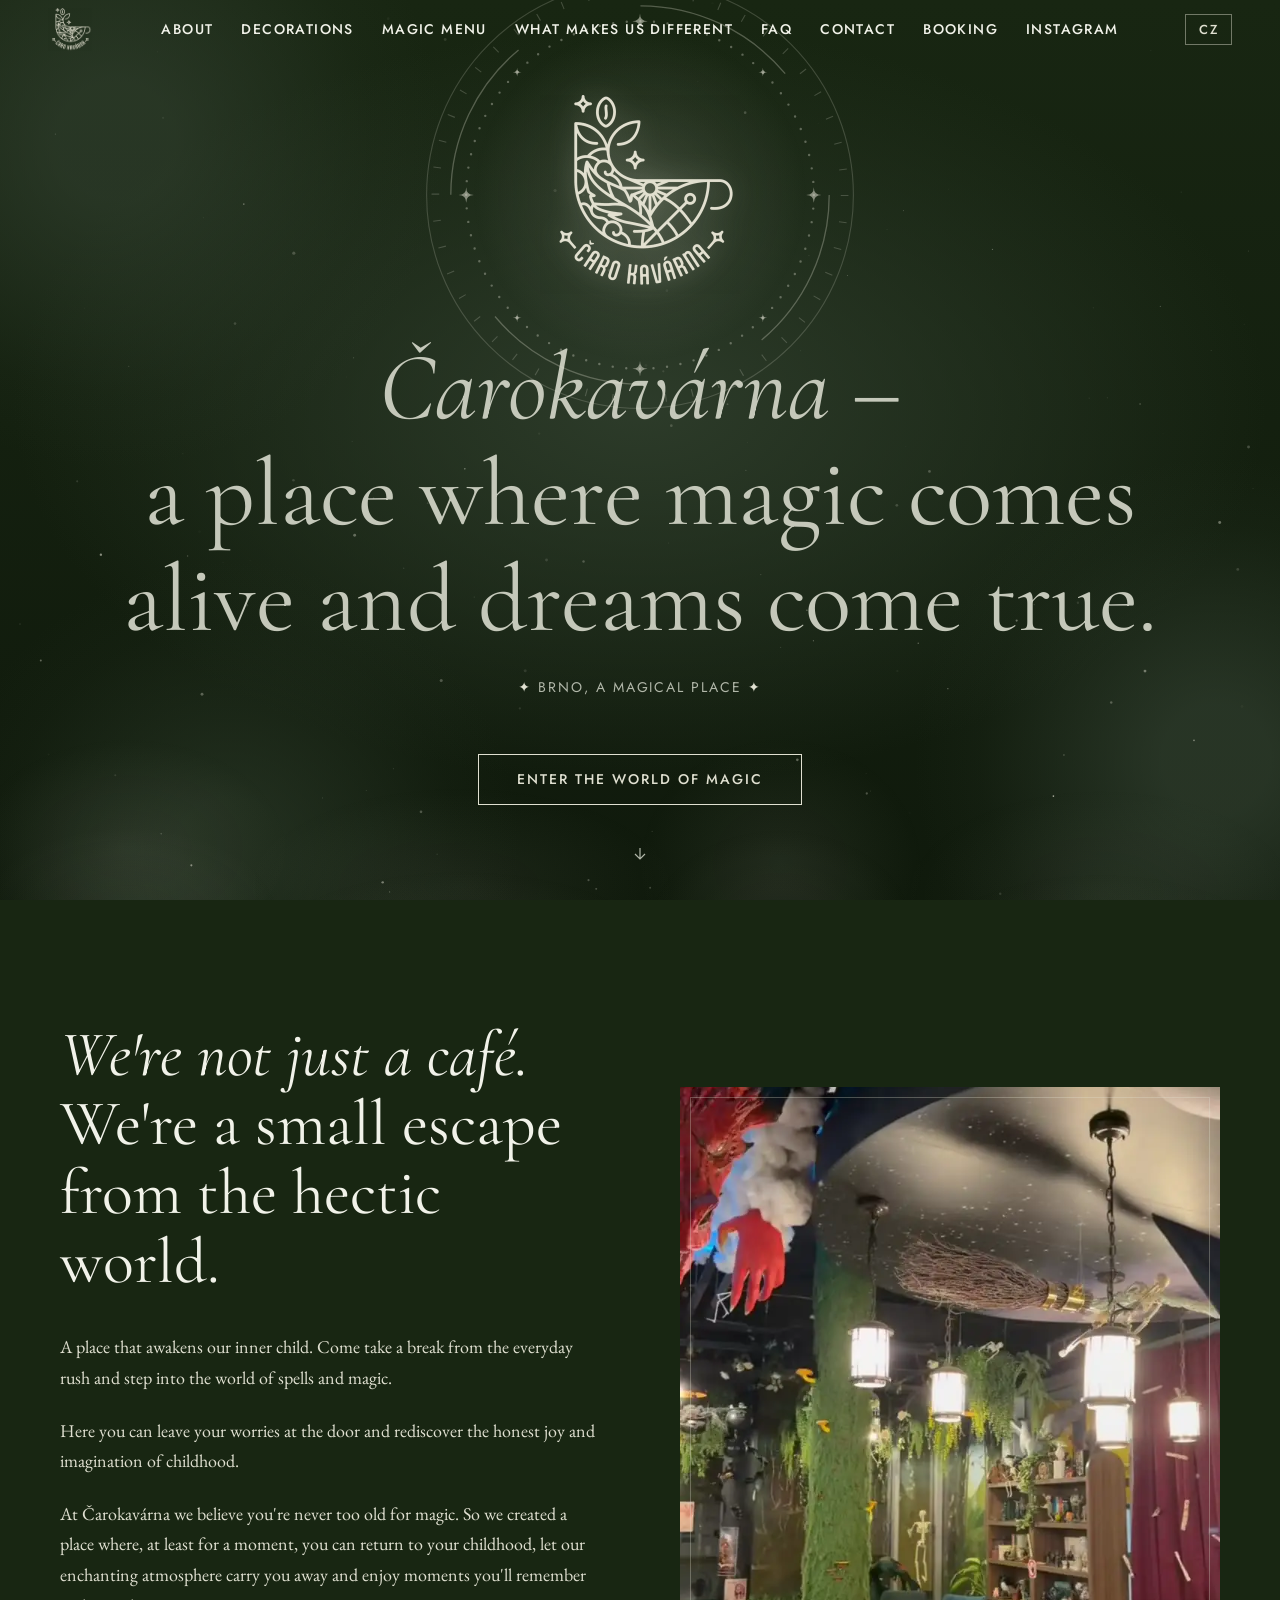
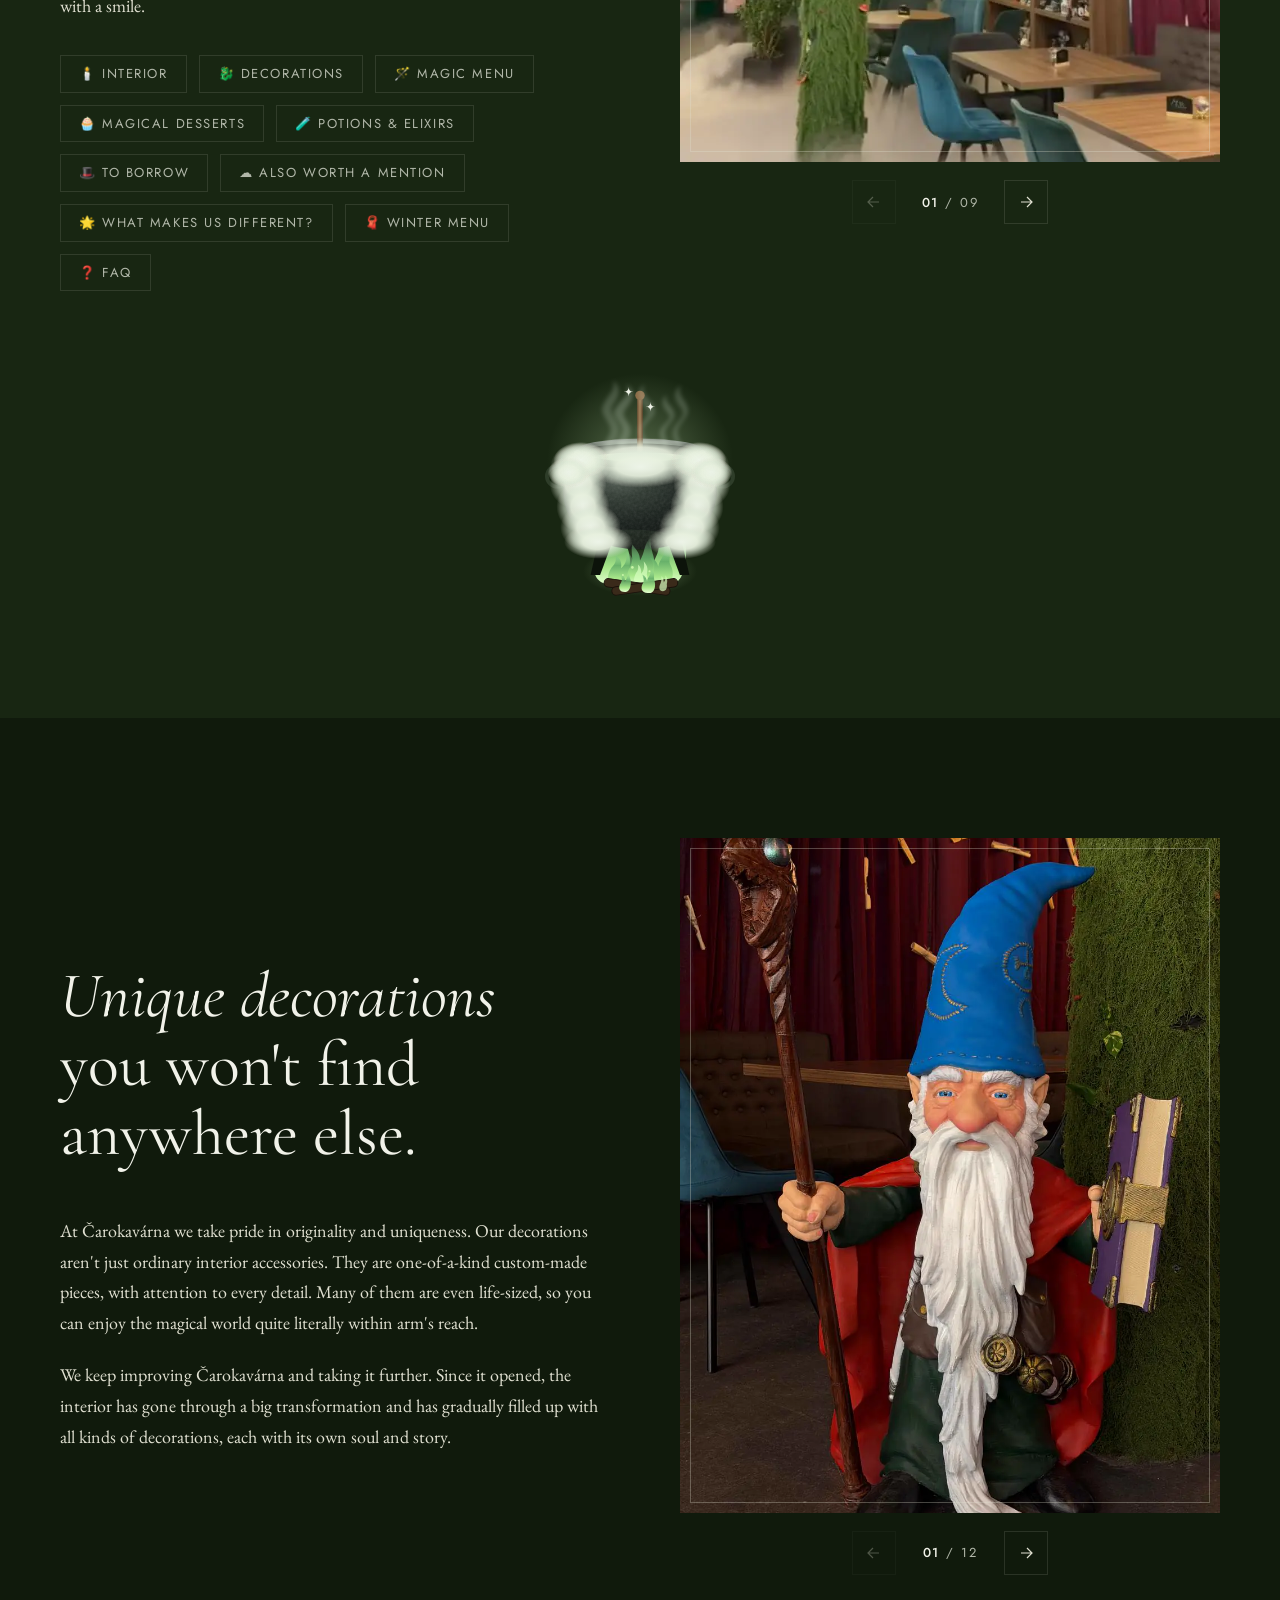
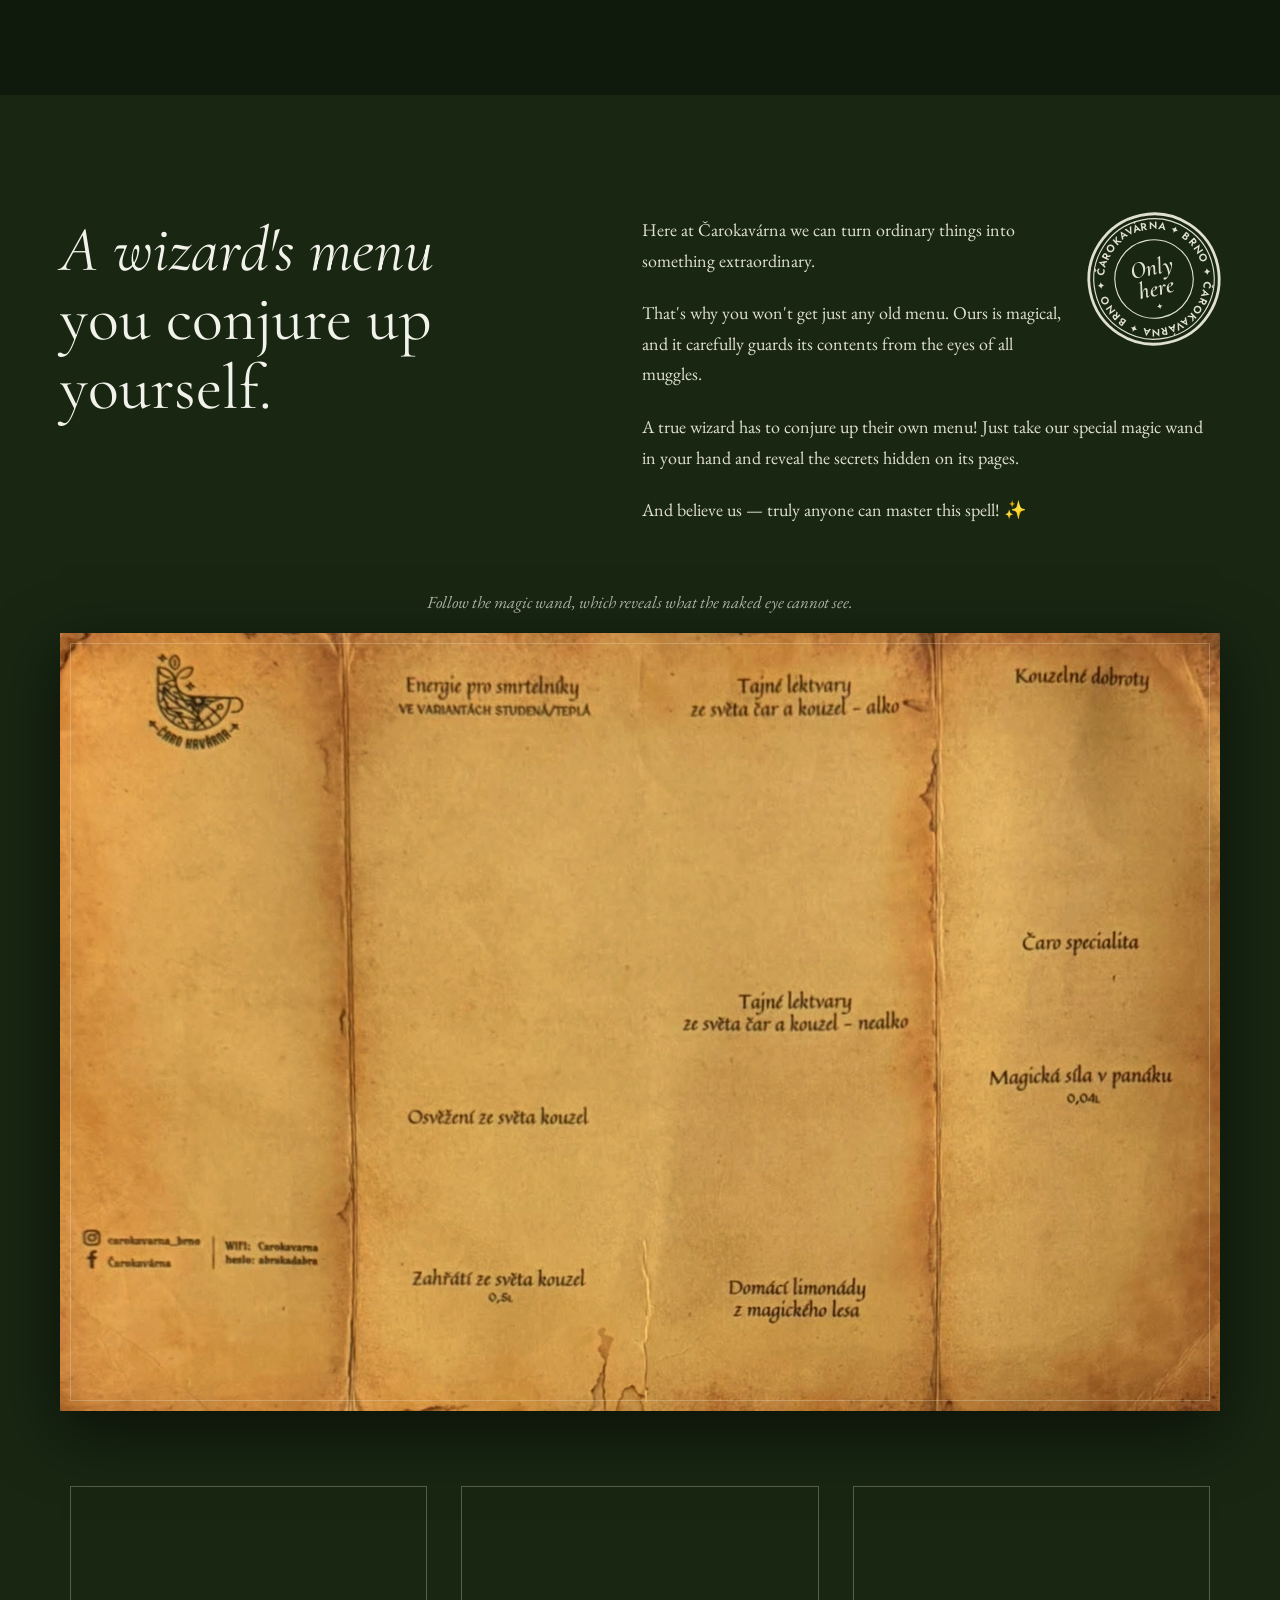
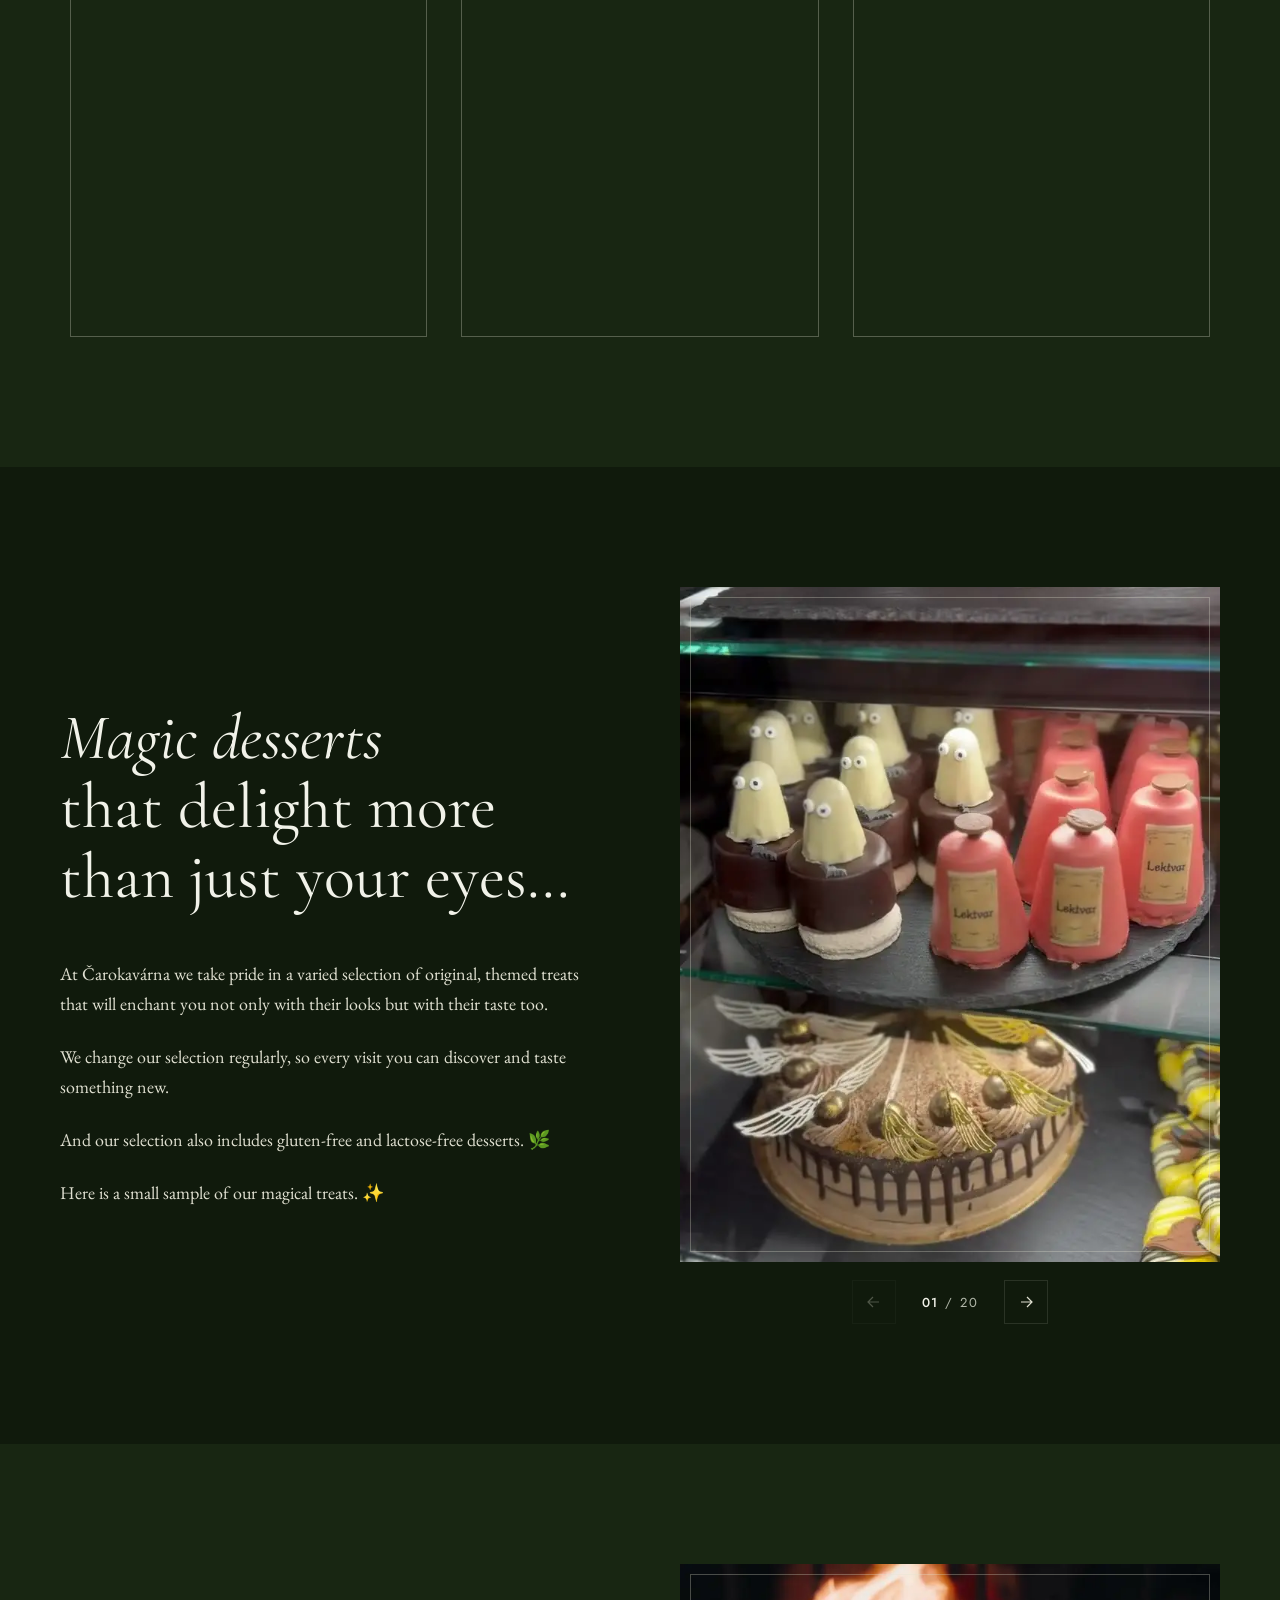
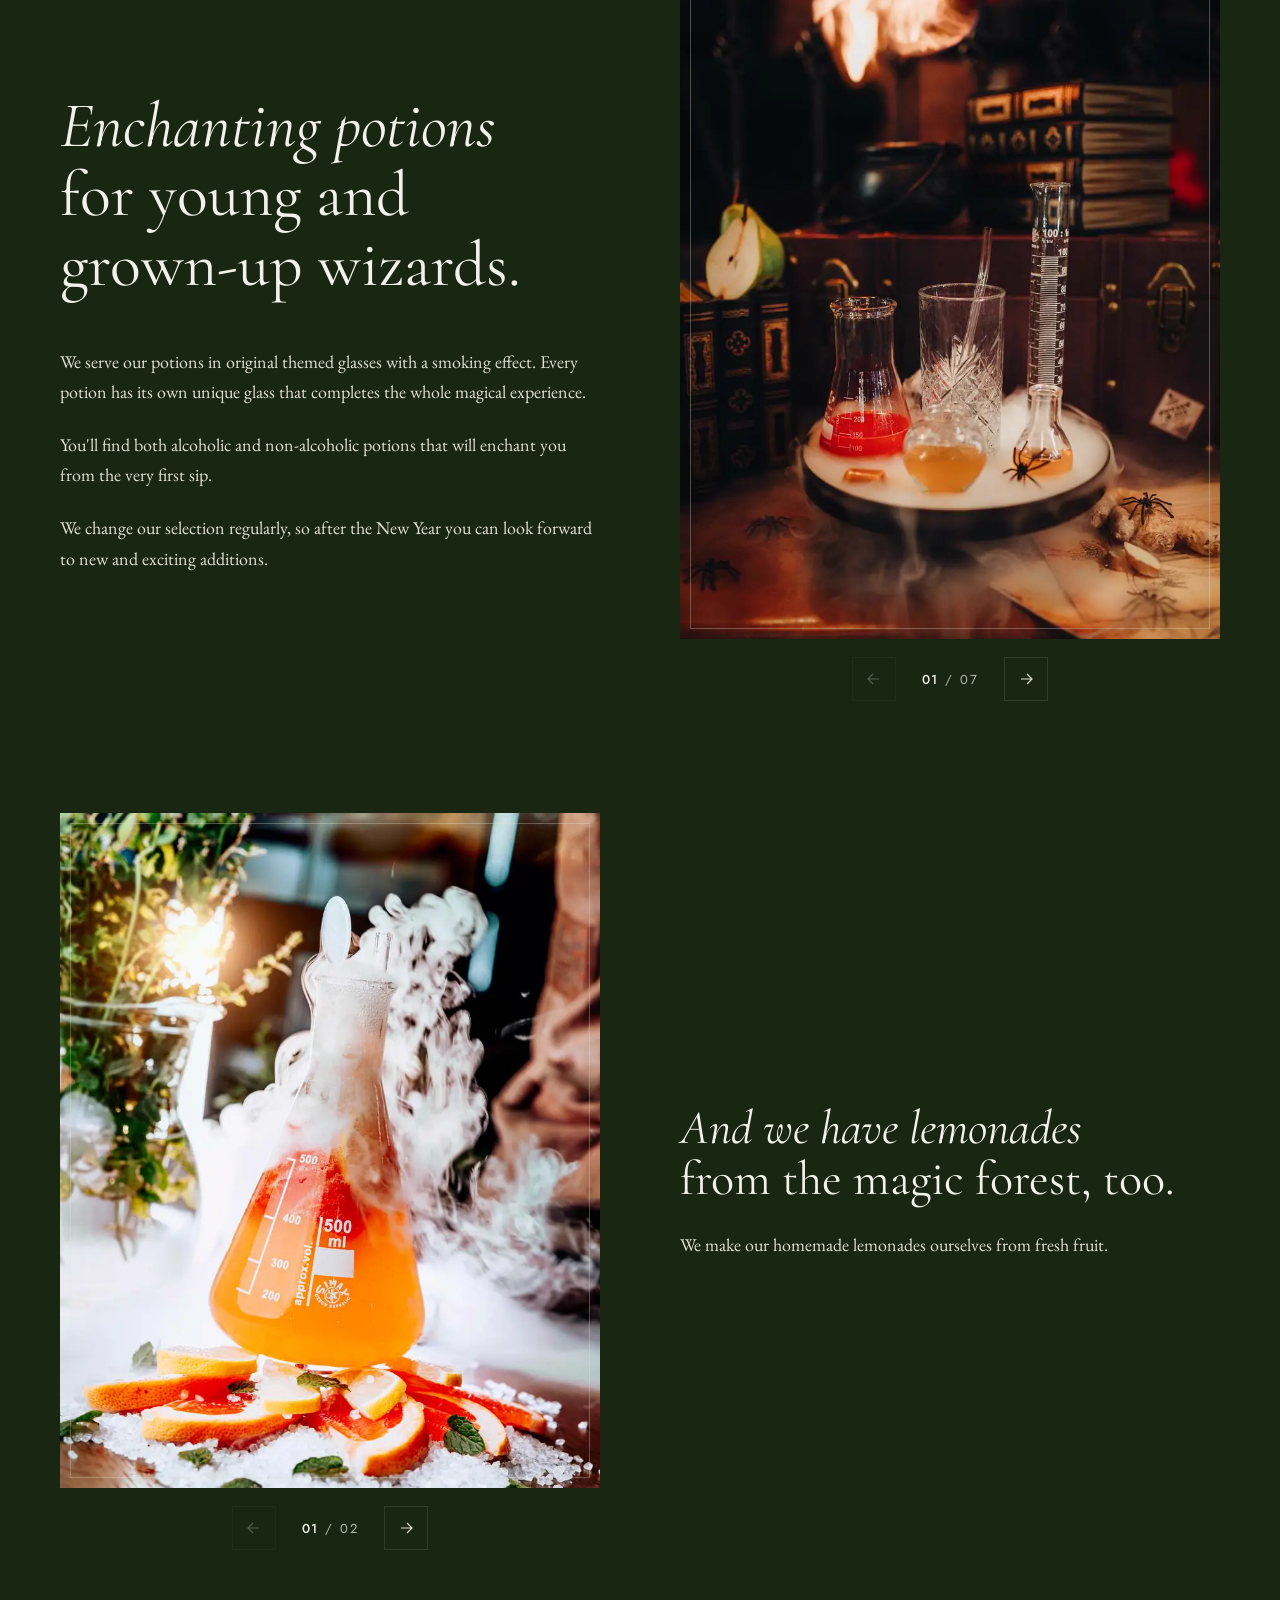
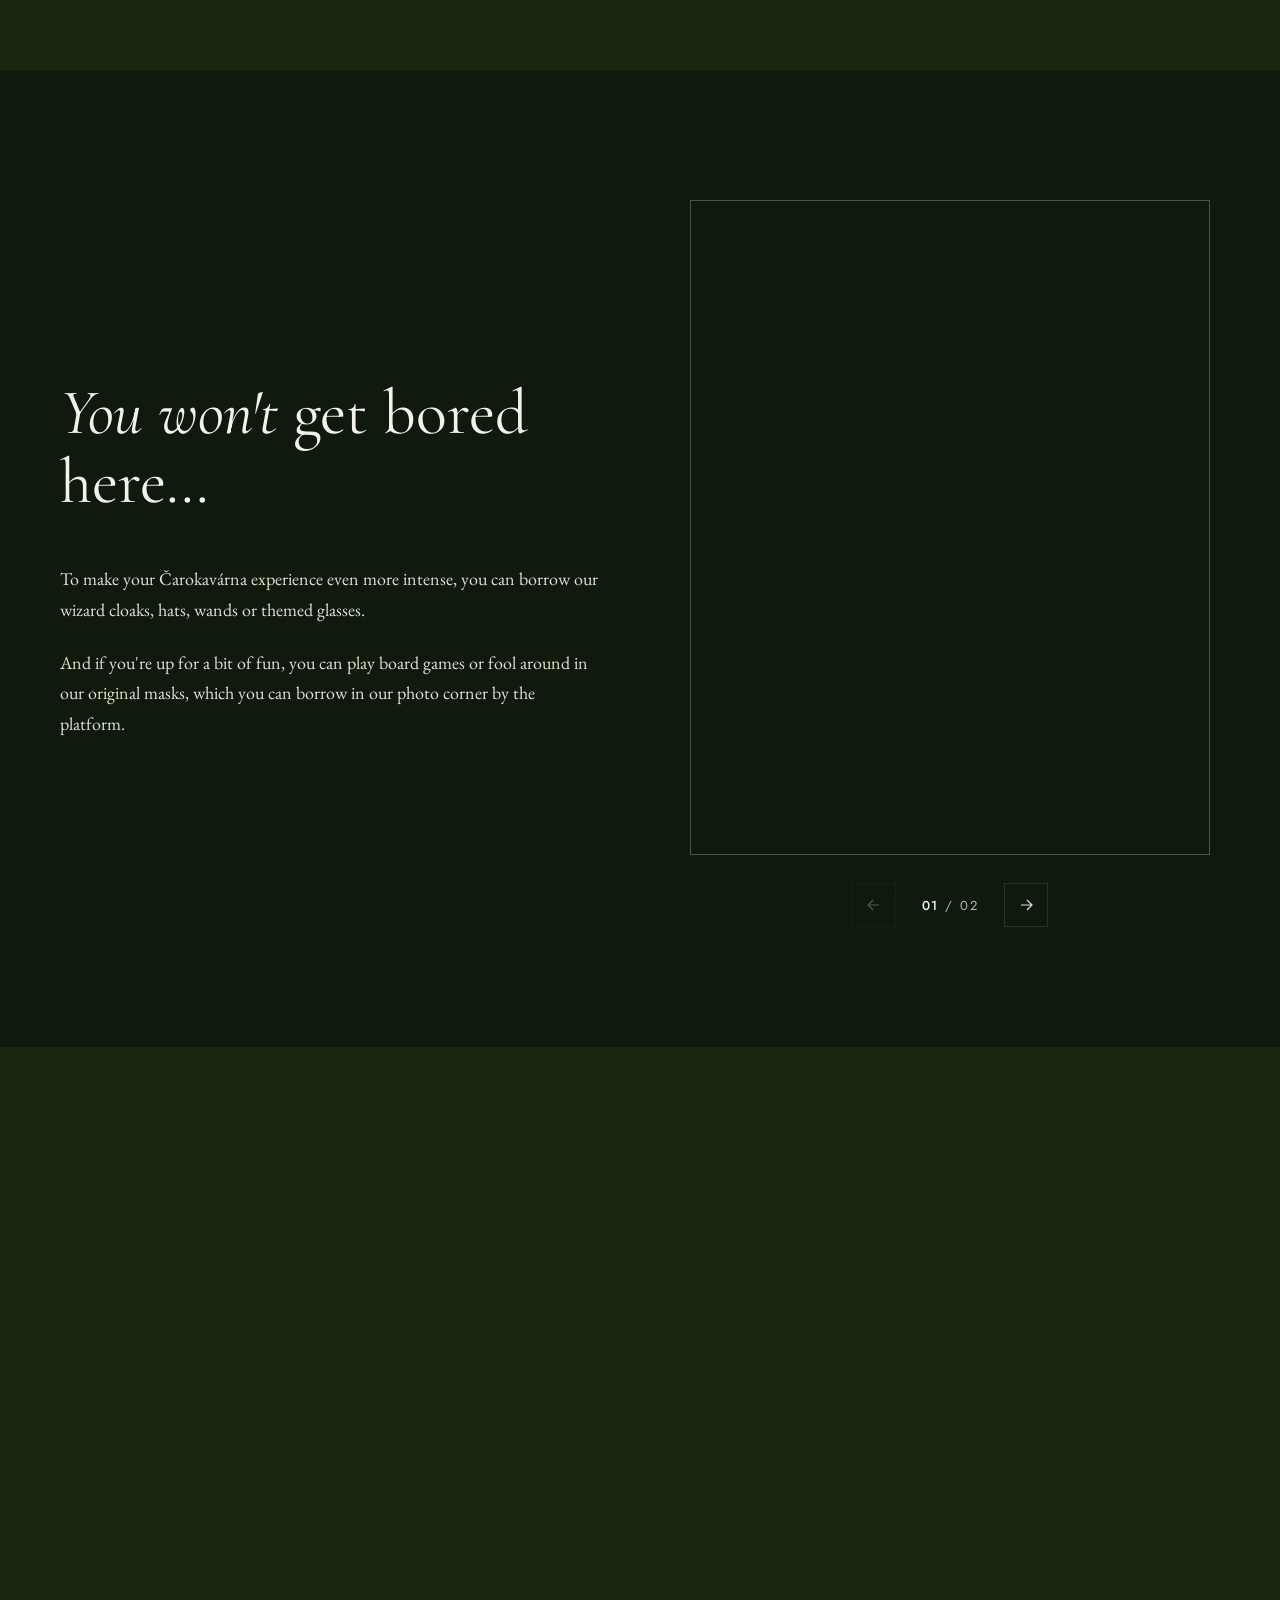
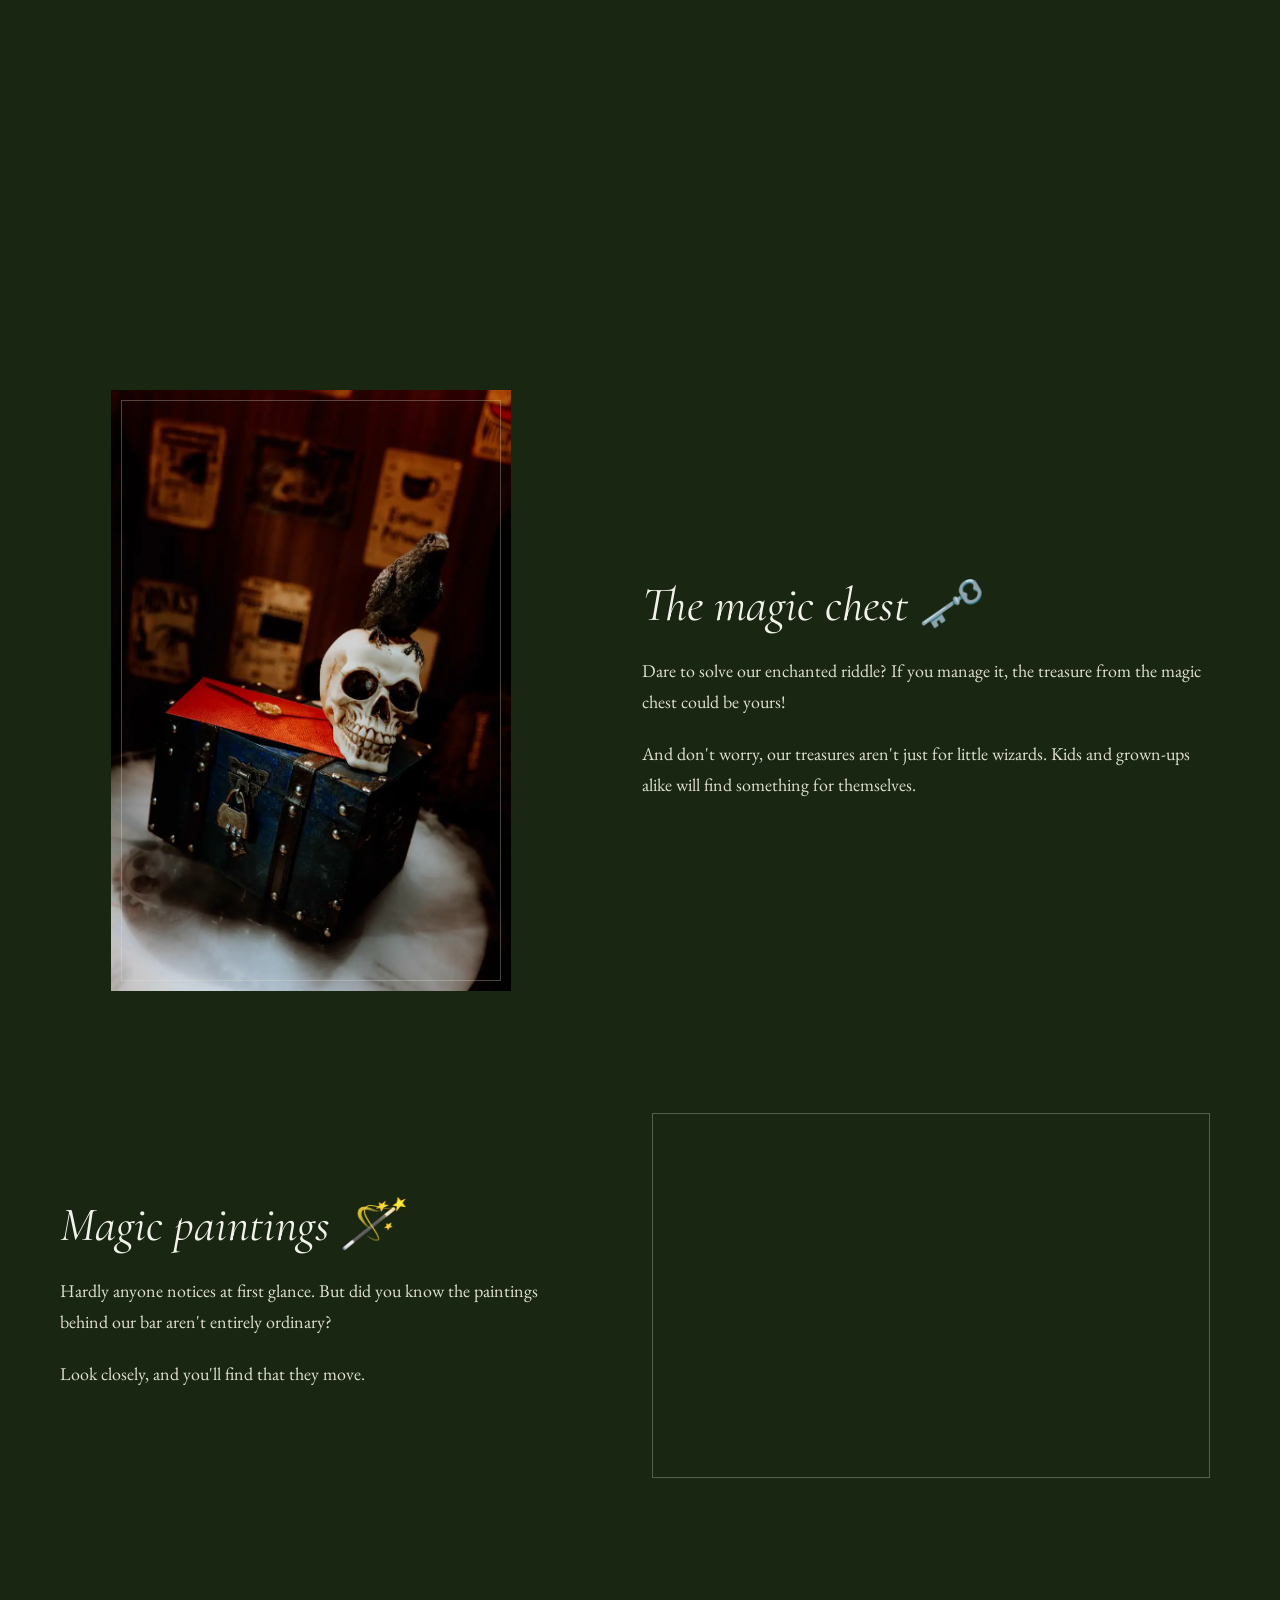
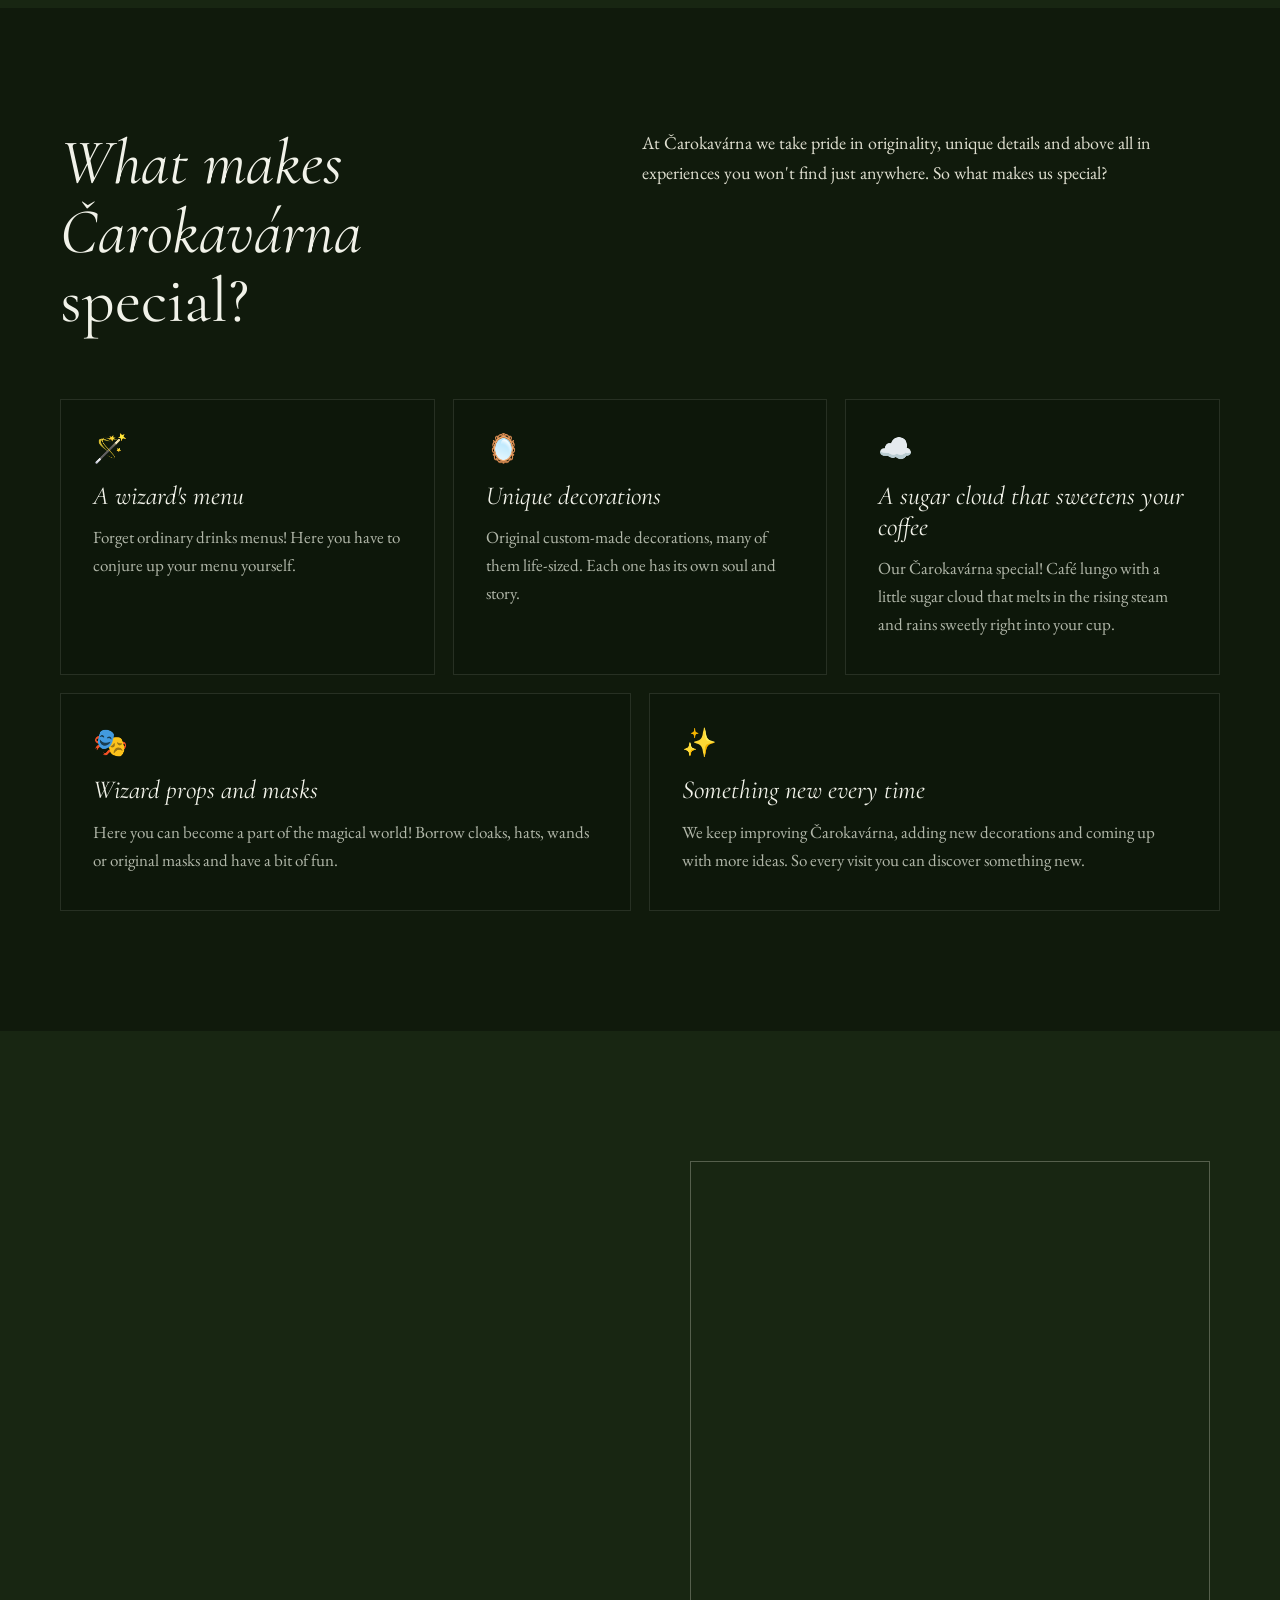
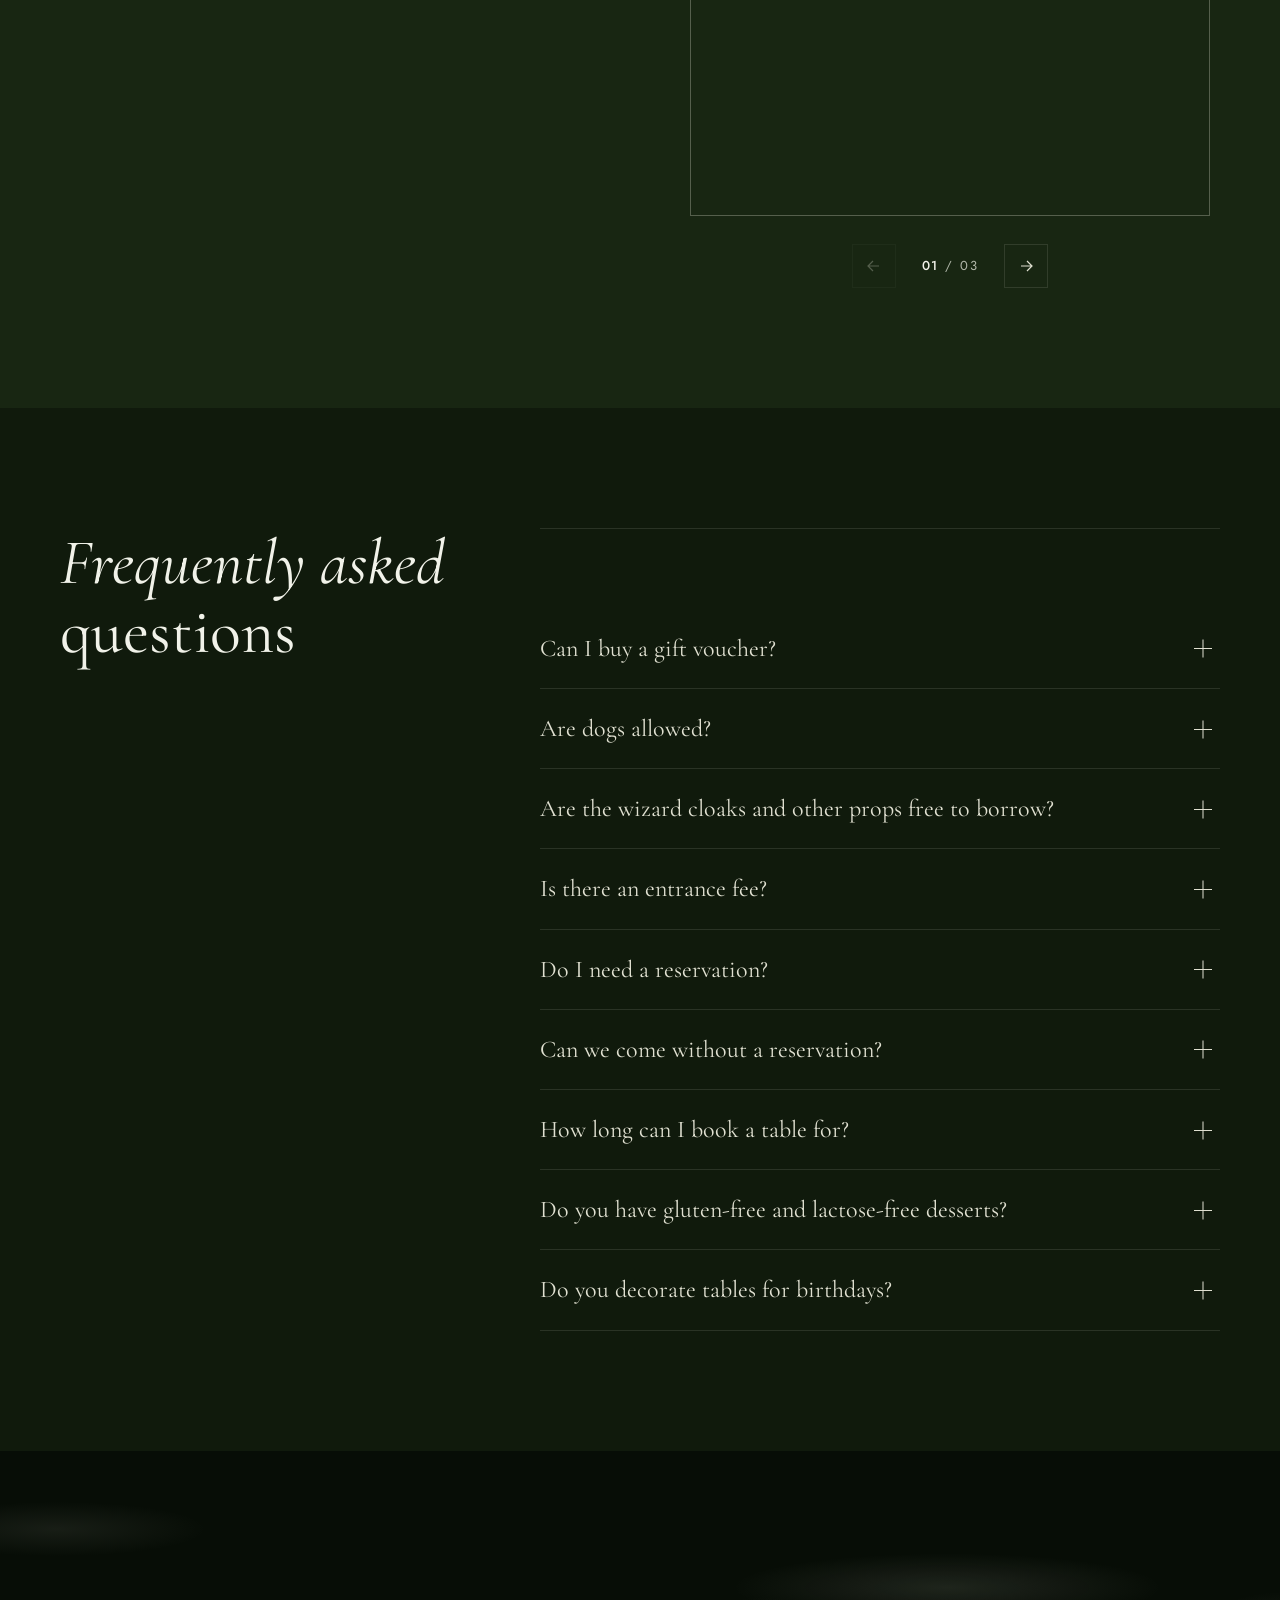
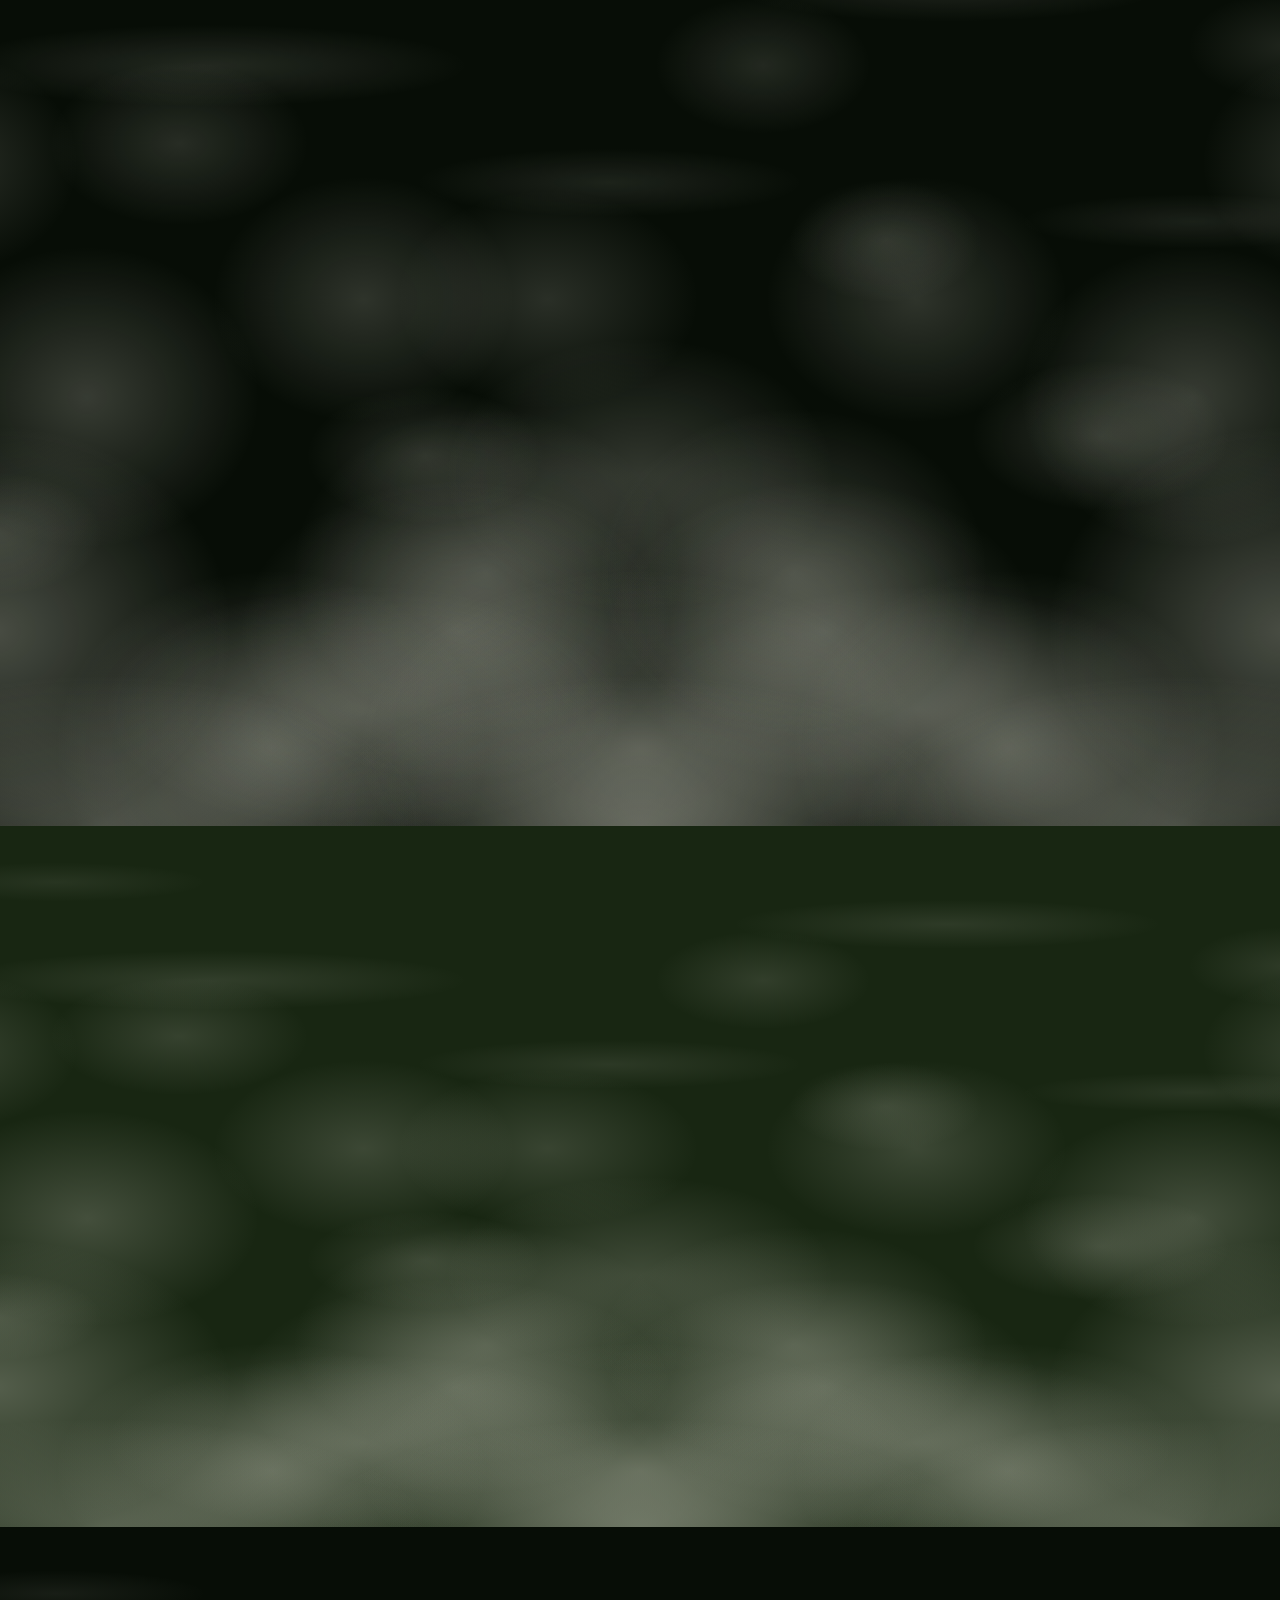
==== commit 3a6054c2: "Add files via upload" ====
--- a/en/index.html
+++ b/en/index.html
@@ -191,7 +191,7 @@
   <link rel="preconnect" href="https://fonts.gstatic.com" crossorigin>
   <link href="https://fonts.googleapis.com/css2?family=Cormorant+Garamond:ital,wght@0,400;0,500;1,400;1,500&family=EB+Garamond:ital,wght@0,400;0,500;1,400&family=Jost:wght@400;500&display=swap" rel="stylesheet">
   <!-- ?v= busts stale caches (in-app browsers like Messenger hold on to old files) — bump it on every deploy that changes CSS/JS -->
-  <link rel="stylesheet" href="../css/style.css?v=20261120d">
+  <link rel="stylesheet" href="../css/style.css?v=20261127g">
 </head>
 <body class="is-loading">
 
@@ -477,14 +477,14 @@
         <div class="about__photo carousel carousel--burn reveal" role="region" aria-roledescription="carousel" aria-label="Čarokavárna interior">
           <div class="carousel__track" tabindex="0">
             <figure class="carousel__slide framed"><video src="../assets/video/interier-pruchod.mp4" data-poster="../assets/video/interier-pruchod-poster.webp" width="720" height="1280" muted loop playsinline preload="none" data-inview-play aria-label="A walk through Čarokavárna — a dragon, climbing plants, a little dragon and dry-ice mist"></video></figure>
-            <figure class="carousel__slide framed"><img src="../assets/img/interier/01-vstup-sova.webp" width="960" height="1280" alt="Brick wall with the Čarokavárna logo, a snowy owl and suitcases on a trolley in the mist" loading="lazy"></figure>
-            <figure class="carousel__slide framed"><img src="../assets/img/interier/02-kreslo-dopisy.webp" width="853" height="1280" alt="A green armchair under a lamp, a wall full of wizarding signs" loading="lazy"></figure>
-            <figure class="carousel__slide framed"><img src="../assets/img/interier/03-salonek-svicen.webp" width="960" height="1280" alt="A mysterious parlour with a candlestick on the table and paintings of castles on the walls" loading="lazy"></figure>
-            <figure class="carousel__slide framed"><img src="../assets/img/interier/04-brana-ruze.webp" width="853" height="1280" alt="A golden gate overgrown with roses, looking into the café" loading="lazy"></figure>
-            <figure class="carousel__slide framed"><img src="../assets/img/interier/05-hlavni-sal.webp" width="960" height="1280" alt="The main hall under climbing plants, with a dragon and mist on the floor" loading="lazy"></figure>
-            <figure class="carousel__slide framed"><img src="../assets/img/interier/06-nebe-koste.webp" width="1049" height="1280" alt="Looking up at a night sky with the moon, a broomstick and a ring of lanterns" loading="lazy"></figure>
-            <figure class="carousel__slide framed"><img src="../assets/img/interier/07-strom-carodej.webp" width="960" height="1280" alt="A magic tree overgrown with moss and roses, a wizard and shelves full of trinkets behind" loading="lazy"></figure>
-            <figure class="carousel__slide framed"><img src="../assets/img/interier/08-mraky-drak.webp" width="960" height="1280" alt="A hall under clouds with floating candles, a red dragon and a werewolf in the mist" loading="lazy"></figure>
+            <figure class="carousel__slide framed"><img src="../assets/img/interier/01-vstup-sova.webp" width="960" height="1280" alt="Brick wall with the Čarokavárna logo, a snowy owl and suitcases on a trolley in the mist" decoding="async" loading="lazy"></figure>
+            <figure class="carousel__slide framed"><img src="../assets/img/interier/02-kreslo-dopisy.webp" width="853" height="1280" alt="A green armchair under a lamp, a wall full of wizarding signs" decoding="async" loading="lazy"></figure>
+            <figure class="carousel__slide framed"><img src="../assets/img/interier/03-salonek-svicen.webp" width="960" height="1280" alt="A mysterious parlour with a candlestick on the table and paintings of castles on the walls" decoding="async" loading="lazy"></figure>
+            <figure class="carousel__slide framed"><img src="../assets/img/interier/04-brana-ruze.webp" width="853" height="1280" alt="A golden gate overgrown with roses, looking into the café" decoding="async" loading="lazy"></figure>
+            <figure class="carousel__slide framed"><img src="../assets/img/interier/05-hlavni-sal.webp" width="960" height="1280" alt="The main hall under climbing plants, with a dragon and mist on the floor" decoding="async" loading="lazy"></figure>
+            <figure class="carousel__slide framed"><img src="../assets/img/interier/06-nebe-koste.webp" width="1049" height="1280" alt="Looking up at a night sky with the moon, a broomstick and a ring of lanterns" decoding="async" loading="lazy"></figure>
+            <figure class="carousel__slide framed"><img src="../assets/img/interier/07-strom-carodej.webp" width="960" height="1280" alt="A magic tree overgrown with moss and roses, a wizard and shelves full of trinkets behind" decoding="async" loading="lazy"></figure>
+            <figure class="carousel__slide framed"><img src="../assets/img/interier/08-mraky-drak.webp" width="960" height="1280" alt="A hall under clouds with floating candles, a red dragon and a werewolf in the mist" decoding="async" loading="lazy"></figure>
           </div>
           <div class="carousel__controls">
             <button class="carousel__btn" type="button" data-step="-1" aria-label="Previous photo">
@@ -514,18 +514,18 @@
 
         <div class="carousel carousel--burn reveal" role="region" aria-roledescription="carousel" aria-label="Čarokavárna decorations">
           <div class="carousel__track" tabindex="0">
-            <figure class="carousel__slide framed"><img src="../assets/img/dekorace/01-carodej.webp" width="960" height="1280" alt="A wizard statue in a blue hat with a staff and a spell book" loading="lazy"></figure>
-            <figure class="carousel__slide framed"><img src="../assets/img/dekorace/02-vlkodlak-logo.webp" width="853" height="1280" alt="A life-size werewolf in front of a brick wall with the Čarokavárna logo" loading="lazy"></figure>
-            <figure class="carousel__slide framed"><img src="../assets/img/dekorace/03-drak-mraky.webp" width="853" height="1280" alt="A red dragon's head emerging from the clouds under the ceiling" loading="lazy"></figure>
-            <figure class="carousel__slide framed"><img src="../assets/img/dekorace/04-brana-ruze.webp" width="853" height="1280" alt="A golden gate overgrown with roses, looking into the café" loading="lazy"></figure>
-            <figure class="carousel__slide framed"><img src="../assets/img/dekorace/05-vlkodlak-pozor-kouse.webp" width="853" height="1280" alt="A werewolf on a tree stump under a &quot;Beware, it bites&quot; sign" loading="lazy"></figure>
-            <figure class="carousel__slide framed"><img src="../assets/img/dekorace/06-dracek-les.webp" width="853" height="1280" alt="A smiling little dragon in the mist in front of a painted enchanted forest" loading="lazy"></figure>
-            <figure class="carousel__slide framed"><img src="../assets/img/dekorace/07-carodej-sklo.webp" width="853" height="1280" alt="A long-bearded wizard behind the shop window" loading="lazy"></figure>
-            <figure class="carousel__slide framed"><img src="../assets/img/dekorace/08-chrlic.webp" width="853" height="1280" alt="A stone gargoyle on a brick wall" loading="lazy"></figure>
-            <figure class="carousel__slide framed"><img src="../assets/img/dekorace/09-demon.webp" width="853" height="1280" alt="A red horned demon in front of a wall full of alchemical drawings" loading="lazy"></figure>
-            <figure class="carousel__slide framed"><img src="../assets/img/dekorace/10-trihlavy-pes.webp" width="853" height="1280" alt="A three-headed dog with drooling jaws" loading="lazy"></figure>
-            <figure class="carousel__slide framed"><img src="../assets/img/dekorace/11-vlkodlak-portret.webp" width="853" height="1280" alt="Portrait of a werewolf, with a &quot;Beware, it bites&quot; sign behind" loading="lazy"></figure>
-            <figure class="carousel__slide framed"><img src="../assets/img/dekorace/12-sova.webp" width="960" height="1280" alt="A snowy owl on a tree stump covered in moss and toadstools" loading="lazy"></figure>
+            <figure class="carousel__slide framed"><img src="../assets/img/dekorace/01-carodej.webp" width="960" height="1280" alt="A wizard statue in a blue hat with a staff and a spell book" decoding="async" loading="lazy"></figure>
+            <figure class="carousel__slide framed"><img src="../assets/img/dekorace/02-vlkodlak-logo.webp" width="853" height="1280" alt="A life-size werewolf in front of a brick wall with the Čarokavárna logo" decoding="async" loading="lazy"></figure>
+            <figure class="carousel__slide framed"><img src="../assets/img/dekorace/03-drak-mraky.webp" width="853" height="1280" alt="A red dragon's head emerging from the clouds under the ceiling" decoding="async" loading="lazy"></figure>
+            <figure class="carousel__slide framed"><img src="../assets/img/dekorace/04-brana-ruze.webp" width="853" height="1280" alt="A golden gate overgrown with roses, looking into the café" decoding="async" loading="lazy"></figure>
+            <figure class="carousel__slide framed"><img src="../assets/img/dekorace/05-vlkodlak-pozor-kouse.webp" width="853" height="1280" alt="A werewolf on a tree stump under a &quot;Beware, it bites&quot; sign" decoding="async" loading="lazy"></figure>
+            <figure class="carousel__slide framed"><img src="../assets/img/dekorace/06-dracek-les.webp" width="853" height="1280" alt="A smiling little dragon in the mist in front of a painted enchanted forest" decoding="async" loading="lazy"></figure>
+            <figure class="carousel__slide framed"><img src="../assets/img/dekorace/07-carodej-sklo.webp" width="853" height="1280" alt="A long-bearded wizard behind the shop window" decoding="async" loading="lazy"></figure>
+            <figure class="carousel__slide framed"><img src="../assets/img/dekorace/08-chrlic.webp" width="853" height="1280" alt="A stone gargoyle on a brick wall" decoding="async" loading="lazy"></figure>
+            <figure class="carousel__slide framed"><img src="../assets/img/dekorace/09-demon.webp" width="853" height="1280" alt="A red horned demon in front of a wall full of alchemical drawings" decoding="async" loading="lazy"></figure>
+            <figure class="carousel__slide framed"><img src="../assets/img/dekorace/10-trihlavy-pes.webp" width="853" height="1280" alt="A three-headed dog with drooling jaws" decoding="async" loading="lazy"></figure>
+            <figure class="carousel__slide framed"><img src="../assets/img/dekorace/11-vlkodlak-portret.webp" width="853" height="1280" alt="Portrait of a werewolf, with a &quot;Beware, it bites&quot; sign behind" decoding="async" loading="lazy"></figure>
+            <figure class="carousel__slide framed"><img src="../assets/img/dekorace/12-sova.webp" width="960" height="1280" alt="A snowy owl on a tree stump covered in moss and toadstools" decoding="async" loading="lazy"></figure>
           </div>
           <div class="carousel__controls">
             <button class="carousel__btn" type="button" data-step="-1" aria-label="Previous photo">
@@ -602,9 +602,9 @@
 
         <div class="carousel carousel--multi carousel--three leaflet__photos reveal" role="region" aria-roledescription="carousel" aria-label="The magic menu at Čarokavárna">
           <div class="carousel__track" tabindex="0">
-            <figure class="carousel__slide framed"><img src="../assets/img/kouzelne-menu/01-menu-stul-hulky.webp" width="1280" height="853" alt="The magic menu laid open on a table, glowing wands above it" loading="lazy"></figure>
-            <figure class="carousel__slide framed"><img src="../assets/img/kouzelne-menu/02-hulka-odhaluje.webp" width="853" height="1280" alt="A wand reveals hidden text on a page of the old menu" loading="lazy"></figure>
-            <figure class="carousel__slide framed"><img src="../assets/img/kouzelne-menu/03-menu-v-rukou.webp" width="853" height="1280" alt="A guest holds the magic menu and reads the secret potions with a wand, a smoking cauldron behind" loading="lazy"></figure>
+            <figure class="carousel__slide framed"><img src="../assets/img/kouzelne-menu/01-menu-stul-hulky.webp" width="1280" height="853" alt="The magic menu laid open on a table, glowing wands above it" decoding="async" loading="lazy"></figure>
+            <figure class="carousel__slide framed"><img src="../assets/img/kouzelne-menu/02-hulka-odhaluje.webp" width="853" height="1280" alt="A wand reveals hidden text on a page of the old menu" decoding="async" loading="lazy"></figure>
+            <figure class="carousel__slide framed"><img src="../assets/img/kouzelne-menu/03-menu-v-rukou.webp" width="853" height="1280" alt="A guest holds the magic menu and reads the secret potions with a wand, a smoking cauldron behind" decoding="async" loading="lazy"></figure>
           </div>
           <div class="carousel__controls">
             <button class="carousel__btn" type="button" data-step="-1" aria-label="Previous photo">
@@ -637,25 +637,25 @@
         <div class="carousel carousel--burn reveal" role="region" aria-roledescription="carousel" aria-label="A selection of magic desserts">
           <div class="carousel__track" tabindex="0">
             <figure class="carousel__slide framed"><video src="../assets/video/vitrina-zakusky.mp4" data-poster="../assets/video/vitrina-zakusky-poster.webp" width="720" height="1280" muted loop playsinline preload="none" data-inview-play aria-label="A display case full of magic desserts — potions, cauldrons, cakes and desserts in tankards"></video></figure>
-            <figure class="carousel__slide framed"><img src="../assets/img/zakusky/01-svitky-pecet.webp" width="853" height="1280" alt="Scroll-shaped desserts with a red wax seal" loading="lazy"></figure>
-            <figure class="carousel__slide framed"><img src="../assets/img/zakusky/02-vitrina-klobouky.webp" width="588" height="441" alt="A display case with wise-hat cupcakes and yellow potion bottles" loading="lazy"></figure>
-            <figure class="carousel__slide framed"><img src="../assets/img/zakusky/03-vitrina-mandragory-mysky.webp" width="588" height="743" alt="Mandrake cupcakes, chocolate mice and desserts in tankards" loading="lazy"></figure>
-            <figure class="carousel__slide framed"><img src="../assets/img/zakusky/04-vitrina-plna.webp" width="588" height="442" alt="A display case full of cakes and desserts — pumpkins, skulls, witch hats" loading="lazy"></figure>
-            <figure class="carousel__slide framed"><img src="../assets/img/zakusky/05-podnos-kotlik.webp" width="588" height="784" alt="A tray of desserts around a smoking cauldron — a mouse, a hat, a potion, a pumpkin and a mandrake" loading="lazy"></figure>
-            <figure class="carousel__slide framed"><img src="../assets/img/zakusky/06-lektvary-dyne.webp" width="588" height="782" alt="Pink potion bottles, chocolate cauldrons and orange pumpkins" loading="lazy"></figure>
-            <figure class="carousel__slide framed"><img src="../assets/img/zakusky/07-vitrina-zlatonky.webp" width="588" height="782" alt="A display case with cauldrons, potions, hats and golden-winged cupcakes" loading="lazy"></figure>
-            <figure class="carousel__slide framed"><img src="../assets/img/zakusky/08-vitrina-lustr.webp" width="960" height="1280" alt="A display case full of treats under a chandelier with skeletons" loading="lazy"></figure>
-            <figure class="carousel__slide framed"><img src="../assets/img/zakusky/09-lebky-lektvary.webp" width="960" height="1280" alt="Skull-shaped desserts and pink bottles labelled Potion" loading="lazy"></figure>
-            <figure class="carousel__slide framed"><img src="../assets/img/zakusky/10-sovi-cupcakes.webp" width="960" height="1280" alt="Cupcakes topped with white owls on a pile of old books" loading="lazy"></figure>
-            <figure class="carousel__slide framed"><img src="../assets/img/zakusky/11-kotliky-hadi-detail.webp" width="960" height="1280" alt="Close-up of chocolate cauldrons and little green snakes in the display case" loading="lazy"></figure>
-            <figure class="carousel__slide framed"><img src="../assets/img/zakusky/12-lektvary-svitky.webp" width="960" height="1280" alt="Potion bottles, a nut cheesecake and sealed scrolls" loading="lazy"></figure>
-            <figure class="carousel__slide framed"><img src="../assets/img/zakusky/13-dopisy.webp" width="960" height="1280" alt="Chocolate desserts with a wax-sealed letter" loading="lazy"></figure>
-            <figure class="carousel__slide framed"><img src="../assets/img/zakusky/14-dezerty-mlha.webp" width="960" height="1280" alt="Eight desserts in dry-ice mist — a heart, a skull, an igloo, an apple and more" loading="lazy"></figure>
-            <figure class="carousel__slide framed"><img src="../assets/img/zakusky/15-podnos-elixir.webp" width="960" height="1280" alt="A tray with an elixir of life, a scroll, a heart, a skull and a moss cake" loading="lazy"></figure>
-            <figure class="carousel__slide framed"><img src="../assets/img/zakusky/16-dyne.webp" width="960" height="1280" alt="A dessert shaped like an orange pumpkin" loading="lazy"></figure>
-            <figure class="carousel__slide framed"><img src="../assets/img/zakusky/17-dyne-myska-oko.webp" width="960" height="1280" alt="A pumpkin, a mouse and a pyramid with an eye in front of a painted enchanted forest" loading="lazy"></figure>
-            <figure class="carousel__slide framed"><img src="../assets/img/zakusky/18-podnos-pavouk.webp" width="960" height="1280" alt="A tray with a pumpkin, a tree stump with a spider, a skull and a bone among spiders" loading="lazy"></figure>
-            <figure class="carousel__slide framed"><img src="../assets/img/zakusky/19-mysky.webp" width="960" height="1280" alt="Grey marzipan mice on chocolate cakes" loading="lazy"></figure>
+            <figure class="carousel__slide framed"><img src="../assets/img/zakusky/01-svitky-pecet.webp" width="853" height="1280" alt="Scroll-shaped desserts with a red wax seal" decoding="async" loading="lazy"></figure>
+            <figure class="carousel__slide framed"><img src="../assets/img/zakusky/02-vitrina-klobouky.webp" width="588" height="441" alt="A display case with wise-hat cupcakes and yellow potion bottles" decoding="async" loading="lazy"></figure>
+            <figure class="carousel__slide framed"><img src="../assets/img/zakusky/03-vitrina-mandragory-mysky.webp" width="588" height="743" alt="Mandrake cupcakes, chocolate mice and desserts in tankards" decoding="async" loading="lazy"></figure>
+            <figure class="carousel__slide framed"><img src="../assets/img/zakusky/04-vitrina-plna.webp" width="588" height="442" alt="A display case full of cakes and desserts — pumpkins, skulls, witch hats" decoding="async" loading="lazy"></figure>
+            <figure class="carousel__slide framed"><img src="../assets/img/zakusky/05-podnos-kotlik.webp" width="588" height="784" alt="A tray of desserts around a smoking cauldron — a mouse, a hat, a potion, a pumpkin and a mandrake" decoding="async" loading="lazy"></figure>
+            <figure class="carousel__slide framed"><img src="../assets/img/zakusky/06-lektvary-dyne.webp" width="588" height="782" alt="Pink potion bottles, chocolate cauldrons and orange pumpkins" decoding="async" loading="lazy"></figure>
+            <figure class="carousel__slide framed"><img src="../assets/img/zakusky/07-vitrina-zlatonky.webp" width="588" height="782" alt="A display case with cauldrons, potions, hats and golden-winged cupcakes" decoding="async" loading="lazy"></figure>
+            <figure class="carousel__slide framed"><img src="../assets/img/zakusky/08-vitrina-lustr.webp" width="960" height="1280" alt="A display case full of treats under a chandelier with skeletons" decoding="async" loading="lazy"></figure>
+            <figure class="carousel__slide framed"><img src="../assets/img/zakusky/09-lebky-lektvary.webp" width="960" height="1280" alt="Skull-shaped desserts and pink bottles labelled Potion" decoding="async" loading="lazy"></figure>
+            <figure class="carousel__slide framed"><img src="../assets/img/zakusky/10-sovi-cupcakes.webp" width="960" height="1280" alt="Cupcakes topped with white owls on a pile of old books" decoding="async" loading="lazy"></figure>
+            <figure class="carousel__slide framed"><img src="../assets/img/zakusky/11-kotliky-hadi-detail.webp" width="960" height="1280" alt="Close-up of chocolate cauldrons and little green snakes in the display case" decoding="async" loading="lazy"></figure>
+            <figure class="carousel__slide framed"><img src="../assets/img/zakusky/12-lektvary-svitky.webp" width="960" height="1280" alt="Potion bottles, a nut cheesecake and sealed scrolls" decoding="async" loading="lazy"></figure>
+            <figure class="carousel__slide framed"><img src="../assets/img/zakusky/13-dopisy.webp" width="960" height="1280" alt="Chocolate desserts with a wax-sealed letter" decoding="async" loading="lazy"></figure>
+            <figure class="carousel__slide framed"><img src="../assets/img/zakusky/14-dezerty-mlha.webp" width="960" height="1280" alt="Eight desserts in dry-ice mist — a heart, a skull, an igloo, an apple and more" decoding="async" loading="lazy"></figure>
+            <figure class="carousel__slide framed"><img src="../assets/img/zakusky/15-podnos-elixir.webp" width="960" height="1280" alt="A tray with an elixir of life, a scroll, a heart, a skull and a moss cake" decoding="async" loading="lazy"></figure>
+            <figure class="carousel__slide framed"><img src="../assets/img/zakusky/16-dyne.webp" width="960" height="1280" alt="A dessert shaped like an orange pumpkin" decoding="async" loading="lazy"></figure>
+            <figure class="carousel__slide framed"><img src="../assets/img/zakusky/17-dyne-myska-oko.webp" width="960" height="1280" alt="A pumpkin, a mouse and a pyramid with an eye in front of a painted enchanted forest" decoding="async" loading="lazy"></figure>
+            <figure class="carousel__slide framed"><img src="../assets/img/zakusky/18-podnos-pavouk.webp" width="960" height="1280" alt="A tray with a pumpkin, a tree stump with a spider, a skull and a bone among spiders" decoding="async" loading="lazy"></figure>
+            <figure class="carousel__slide framed"><img src="../assets/img/zakusky/19-mysky.webp" width="960" height="1280" alt="Grey marzipan mice on chocolate cakes" decoding="async" loading="lazy"></figure>
           </div>
           <div class="carousel__controls">
             <button class="carousel__btn" type="button" data-step="-1" aria-label="Previous photo">
@@ -687,13 +687,13 @@
 
         <div class="carousel carousel--burn reveal" role="region" aria-roledescription="carousel" aria-label="Čarokavárna potions and elixirs">
           <div class="carousel__track" tabindex="0">
-            <figure class="carousel__slide framed"><img src="../assets/img/lektvary/01-kadinky-plamen.webp" width="853" height="1280" alt="A potion mixed in beakers and a measuring cylinder on a tray in the mist" loading="lazy"></figure>
-            <figure class="carousel__slide framed"><img src="../assets/img/lektvary/02-srdce-lektvar.webp" width="853" height="1280" alt="A red potion in a heart-shaped glass on an unfolded map" loading="lazy"></figure>
-            <figure class="carousel__slide framed"><img src="../assets/img/lektvary/03-banka-mlha-marakuja.webp" width="853" height="1280" alt="A smoking potion in a flask with passion fruit, a burning candle behind" loading="lazy"></figure>
-            <figure class="carousel__slide framed"><img src="../assets/img/lektvary/04-ruze-rybiz.webp" width="853" height="1280" alt="A shimmering red potion in a rose-shaped glass with redcurrants" loading="lazy"></figure>
-            <figure class="carousel__slide framed"><img src="../assets/img/lektvary/05-modry-elixir-vata.webp" width="853" height="1280" alt="A blue elixir in a flask surrounded by mist and blue candyfloss" loading="lazy"></figure>
-            <figure class="carousel__slide framed"><img src="../assets/img/lektvary/06-srdce-medved-hoste.webp" width="1280" height="853" alt="Guests with potions in heart- and teddy-bear-shaped glasses" loading="lazy"></figure>
-            <figure class="carousel__slide framed"><img src="../assets/img/lektvary/07-horka-cokolada-jiskry.webp" width="853" height="1280" alt="Hot chocolate with whipped cream and a biscuit, sprinkled with sparkling cinnamon" loading="lazy"></figure>
+            <figure class="carousel__slide framed"><img src="../assets/img/lektvary/01-kadinky-plamen.webp" width="853" height="1280" alt="A potion mixed in beakers and a measuring cylinder on a tray in the mist" decoding="async" loading="lazy"></figure>
+            <figure class="carousel__slide framed"><img src="../assets/img/lektvary/02-srdce-lektvar.webp" width="853" height="1280" alt="A red potion in a heart-shaped glass on an unfolded map" decoding="async" loading="lazy"></figure>
+            <figure class="carousel__slide framed"><img src="../assets/img/lektvary/03-banka-mlha-marakuja.webp" width="853" height="1280" alt="A smoking potion in a flask with passion fruit, a burning candle behind" decoding="async" loading="lazy"></figure>
+            <figure class="carousel__slide framed"><img src="../assets/img/lektvary/04-ruze-rybiz.webp" width="853" height="1280" alt="A shimmering red potion in a rose-shaped glass with redcurrants" decoding="async" loading="lazy"></figure>
+            <figure class="carousel__slide framed"><img src="../assets/img/lektvary/05-modry-elixir-vata.webp" width="853" height="1280" alt="A blue elixir in a flask surrounded by mist and blue candyfloss" decoding="async" loading="lazy"></figure>
+            <figure class="carousel__slide framed"><img src="../assets/img/lektvary/06-srdce-medved-hoste.webp" width="1280" height="853" alt="Guests with potions in heart- and teddy-bear-shaped glasses" decoding="async" loading="lazy"></figure>
+            <figure class="carousel__slide framed"><img src="../assets/img/lektvary/07-horka-cokolada-jiskry.webp" width="853" height="1280" alt="Hot chocolate with whipped cream and a biscuit, sprinkled with sparkling cinnamon" decoding="async" loading="lazy"></figure>
           </div>
           <div class="carousel__controls">
             <button class="carousel__btn" type="button" data-step="-1" aria-label="Previous photo">
@@ -718,8 +718,8 @@
           </div>
           <div class="carousel carousel--burn reveal" role="region" aria-roledescription="carousel" aria-label="Homemade lemonades">
             <div class="carousel__track" tabindex="0">
-              <figure class="carousel__slide framed"><img src="../assets/img/lektvary/08-limonada-grep.webp" width="853" height="1280" alt="Grapefruit lemonade in a smoking flask on crushed ice with grapefruit slices and mint" loading="lazy"></figure>
-              <figure class="carousel__slide framed"><img src="../assets/img/lektvary/09-limonada-malina.webp" width="853" height="1280" alt="Raspberry lemonade in a smoking flask with raspberries, lemon and mint" loading="lazy"></figure>
+              <figure class="carousel__slide framed"><img src="../assets/img/lektvary/08-limonada-grep.webp" width="853" height="1280" alt="Grapefruit lemonade in a smoking flask on crushed ice with grapefruit slices and mint" decoding="async" loading="lazy"></figure>
+              <figure class="carousel__slide framed"><img src="../assets/img/lektvary/09-limonada-malina.webp" width="853" height="1280" alt="Raspberry lemonade in a smoking flask with raspberries, lemon and mint" decoding="async" loading="lazy"></figure>
             </div>
             <div class="carousel__controls">
               <button class="carousel__btn" type="button" data-step="-1" aria-label="Previous photo">
@@ -746,8 +746,8 @@
           </div>
           <div class="carousel carousel--burn reveal" role="region" aria-roledescription="carousel" aria-label="To borrow at Čarokavárna">
             <div class="carousel__track" tabindex="0">
-              <figure class="carousel__slide framed"><img src="../assets/img/pujceni/01-masky.webp" width="853" height="1280" alt="Original masks to borrow — an elf, a dragon and a fanged monster" loading="lazy"></figure>
-              <figure class="carousel__slide framed"><img src="../assets/img/pujceni/02-klobouk-hry.webp" width="853" height="1280" alt="A wise hat, board games and candles under an owl with a letter" loading="lazy"></figure>
+              <figure class="carousel__slide framed"><img src="../assets/img/pujceni/01-masky.webp" width="853" height="1280" alt="Original masks to borrow — an elf, a dragon and a fanged monster" decoding="async" loading="lazy"></figure>
+              <figure class="carousel__slide framed"><img src="../assets/img/pujceni/02-klobouk-hry.webp" width="853" height="1280" alt="A wise hat, board games and candles under an owl with a letter" decoding="async" loading="lazy"></figure>
             </div>
             <div class="carousel__controls">
               <button class="carousel__btn" type="button" data-step="-1" aria-label="Previous photo">
@@ -791,7 +791,7 @@
             <p class="lead reveal" data-i18n="chest.p2">And don't worry, our treasures aren't just for little wizards. Kids and grown-ups alike will find something for themselves.</p>
           </div>
           <figure class="duo__photo framed reveal">
-            <img src="../assets/img/specialita/magicka-truhla.webp" width="853" height="1280" alt="A locked blue chest with a red letter, topped by a skull with a raven" loading="lazy">
+            <img src="../assets/img/specialita/magicka-truhla.webp" width="853" height="1280" alt="A locked blue chest with a red letter, topped by a skull with a raven" decoding="async" loading="lazy">
           </figure>
         </div>
 
@@ -803,7 +803,7 @@
             <p class="lead reveal" data-i18n="paintings.p2">Look closely, and you'll find that they move.</p>
           </div>
           <figure class="duo__photo duo__photo--wide duo__photo--alive framed reveal">
-            <img src="../assets/img/specialita/magicke-obrazy.webp" width="1280" height="853" alt="Two magic paintings in gold frames on a brick wall — a witch over a book and an alchemist's study" loading="lazy">
+            <img src="../assets/img/specialita/magicke-obrazy.webp" width="1280" height="853" alt="Two magic paintings in gold frames on a brick wall — a witch over a book and an alchemist's study" decoding="async" loading="lazy">
           </figure>
         </div>
       </div>
@@ -873,9 +873,9 @@
 
         <div class="carousel carousel--burn reveal" role="region" aria-roledescription="carousel" aria-label="Winter drinks">
           <div class="carousel__track" tabindex="0">
-            <figure class="carousel__slide framed"><img src="../assets/img/zima/01-hrnek-hribek-veverka.webp" width="960" height="1280" alt="A winter drink in a yellow mushroom-shaped mug with a squirrel and cinnamon, autumn leaves around" loading="lazy"></figure>
-            <figure class="carousel__slide framed"><img src="../assets/img/zima/02-hrnek-medved.webp" width="960" height="1280" alt="A polar bear mug wearing a scarf, full of whipped cream and marshmallows, in snow and ice" loading="lazy"></figure>
-            <figure class="carousel__slide framed"><img src="../assets/img/zima/03-hrnek-muchomurka.webp" width="960" height="1280" alt="A hot drink in a red toadstool-shaped mug with a hedgehog among autumn leaves" loading="lazy"></figure>
+            <figure class="carousel__slide framed"><img src="../assets/img/zima/01-hrnek-hribek-veverka.webp" width="960" height="1280" alt="A winter drink in a yellow mushroom-shaped mug with a squirrel and cinnamon, autumn leaves around" decoding="async" loading="lazy"></figure>
+            <figure class="carousel__slide framed"><img src="../assets/img/zima/02-hrnek-medved.webp" width="960" height="1280" alt="A polar bear mug wearing a scarf, full of whipped cream and marshmallows, in snow and ice" decoding="async" loading="lazy"></figure>
+            <figure class="carousel__slide framed"><img src="../assets/img/zima/03-hrnek-muchomurka.webp" width="960" height="1280" alt="A hot drink in a red toadstool-shaped mug with a hedgehog among autumn leaves" decoding="async" loading="lazy"></figure>
           </div>
           <div class="carousel__controls">
             <button class="carousel__btn" type="button" data-step="-1" aria-label="Previous photo">
@@ -1043,12 +1043,12 @@
           <div class="ig__col">
             <p class="ig__handle reveal">@carokavarna_brno</p>
             <div class="ig__grid reveal reveal--stagger">
-              <a href="https://www.instagram.com/carokavarna_brno/" target="_blank" rel="noopener"><img src="../assets/img/instagram/01-carodej.webp" width="720" height="960" alt="A wizard statue with a staff and a book behind the shop window" loading="lazy"></a>
-              <a href="https://www.instagram.com/carokavarna_brno/" target="_blank" rel="noopener"><img src="../assets/img/instagram/02-zakusky-kotlik.webp" width="720" height="960" alt="Magic desserts around a smoking cauldron" loading="lazy"></a>
-              <a href="https://www.instagram.com/carokavarna_brno/" target="_blank" rel="noopener"><img src="../assets/img/instagram/03-reel-cukrovy-mrak.webp" width="720" height="1280" alt="A sugar cloud above a cup of coffee" loading="lazy"></a>
-              <a href="https://www.instagram.com/carokavarna_brno/" target="_blank" rel="noopener"><img src="../assets/img/instagram/04-chlapec-vlkodlak.webp" width="720" height="960" alt="A little wizard in a cloak points a wand at a werewolf" loading="lazy"></a>
-              <a href="https://www.instagram.com/carokavarna_brno/" target="_blank" rel="noopener"><img src="../assets/img/instagram/05-drak-mraky.webp" width="720" height="960" alt="A red dragon emerging from blue-lit clouds" loading="lazy"></a>
-              <a href="https://www.instagram.com/carokavarna_brno/" target="_blank" rel="noopener"><img src="../assets/img/instagram/06-kouzelne-menu.webp" width="720" height="960" alt="A wand reveals the hidden menu" loading="lazy"></a>
+              <a href="https://www.instagram.com/carokavarna_brno/" target="_blank" rel="noopener"><img src="../assets/img/instagram/01-carodej.webp" width="720" height="960" alt="A wizard statue with a staff and a book behind the shop window" decoding="async" loading="lazy"></a>
+              <a href="https://www.instagram.com/carokavarna_brno/" target="_blank" rel="noopener"><img src="../assets/img/instagram/02-zakusky-kotlik.webp" width="720" height="960" alt="Magic desserts around a smoking cauldron" decoding="async" loading="lazy"></a>
+              <a href="https://www.instagram.com/carokavarna_brno/" target="_blank" rel="noopener"><img src="../assets/img/instagram/03-reel-cukrovy-mrak.webp" width="720" height="1280" alt="A sugar cloud above a cup of coffee" decoding="async" loading="lazy"></a>
+              <a href="https://www.instagram.com/carokavarna_brno/" target="_blank" rel="noopener"><img src="../assets/img/instagram/04-chlapec-vlkodlak.webp" width="720" height="960" alt="A little wizard in a cloak points a wand at a werewolf" decoding="async" loading="lazy"></a>
+              <a href="https://www.instagram.com/carokavarna_brno/" target="_blank" rel="noopener"><img src="../assets/img/instagram/05-drak-mraky.webp" width="720" height="960" alt="A red dragon emerging from blue-lit clouds" decoding="async" loading="lazy"></a>
+              <a href="https://www.instagram.com/carokavarna_brno/" target="_blank" rel="noopener"><img src="../assets/img/instagram/06-kouzelne-menu.webp" width="720" height="960" alt="A wand reveals the hidden menu" decoding="async" loading="lazy"></a>
             </div>
             <a class="link-arrow reveal" href="https://www.instagram.com/carokavarna_brno/" target="_blank" rel="noopener" data-i18n="ig.follow">Follow us on Instagram →</a>
           </div>
@@ -1077,6 +1077,6 @@
     <p class="footer__copy">© <span data-year>2026</span> Čarokavárna · <span data-i18n="footer.made">Made with magic</span> · Brno</p>
   </footer>
 
-  <script src="../js/main.js?v=20261120d"></script>
+  <script src="../js/main.js?v=20261127g"></script>
 </body>
 </html>
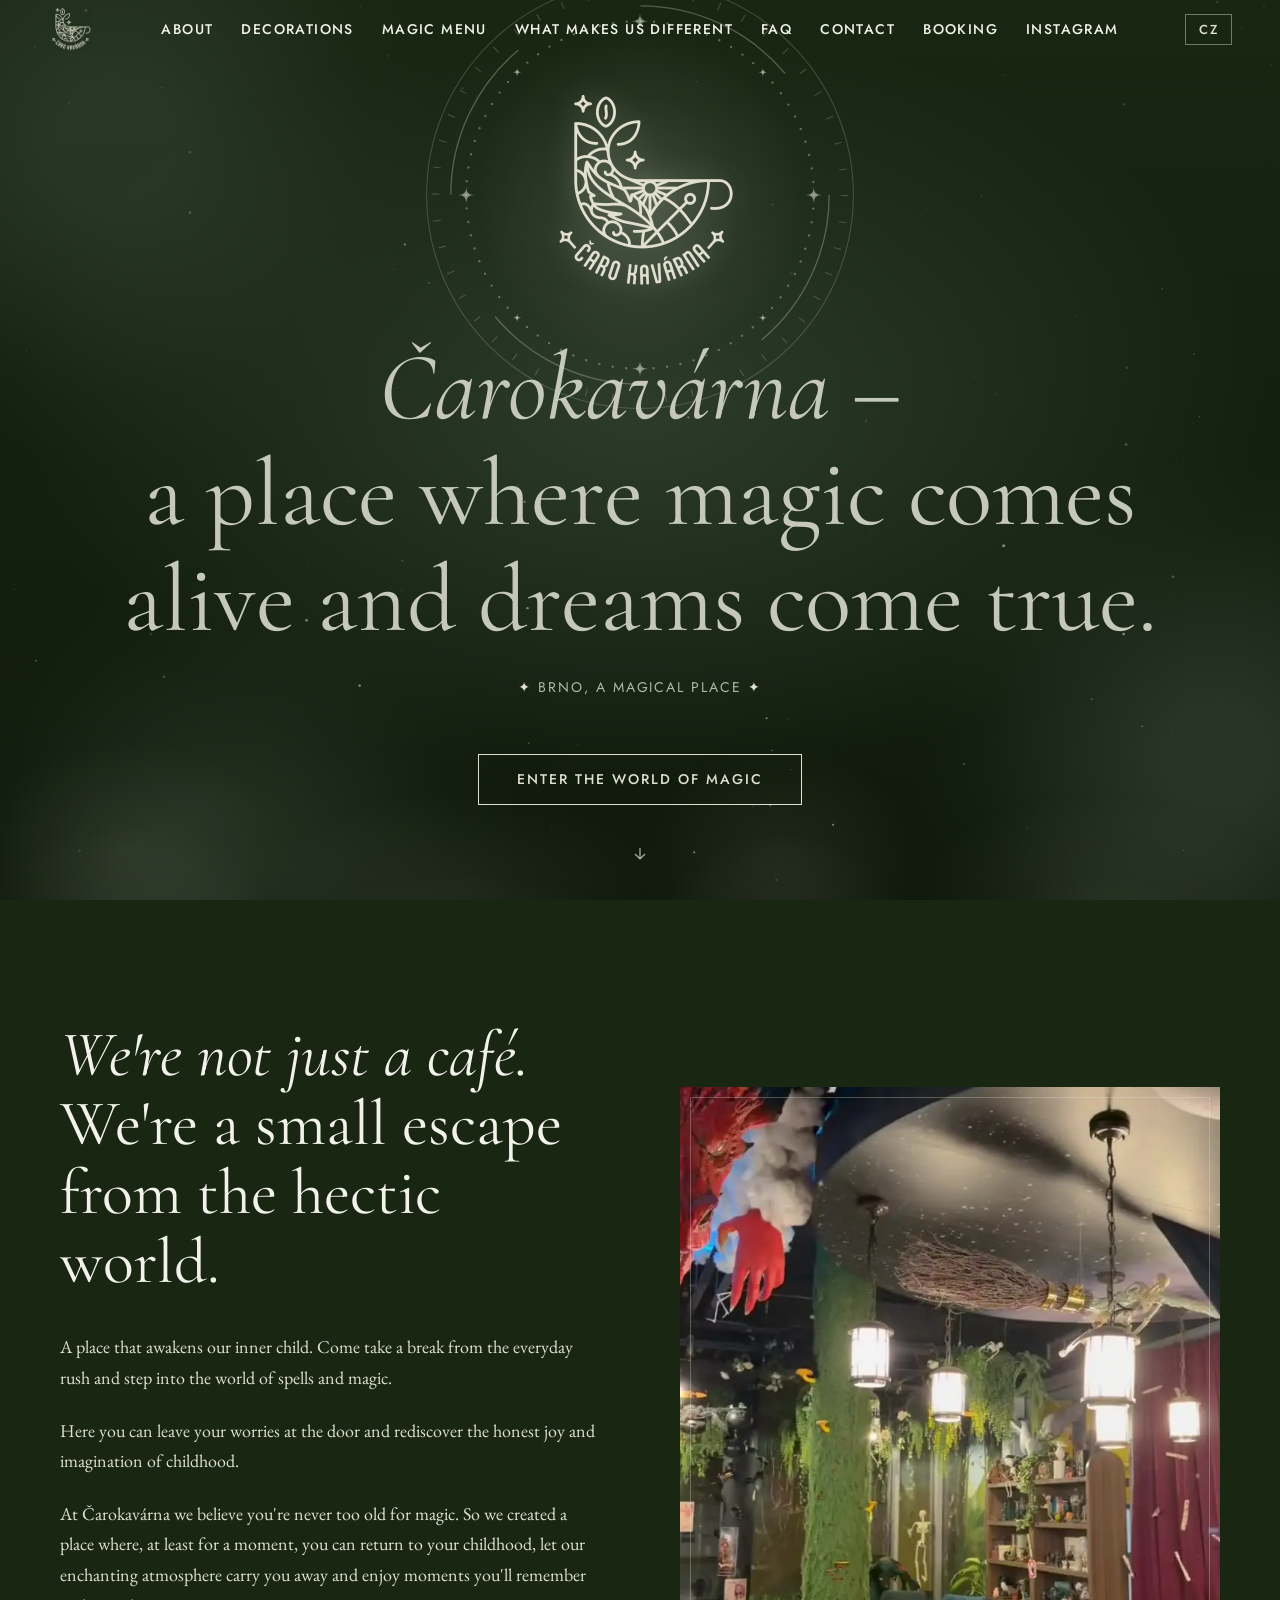
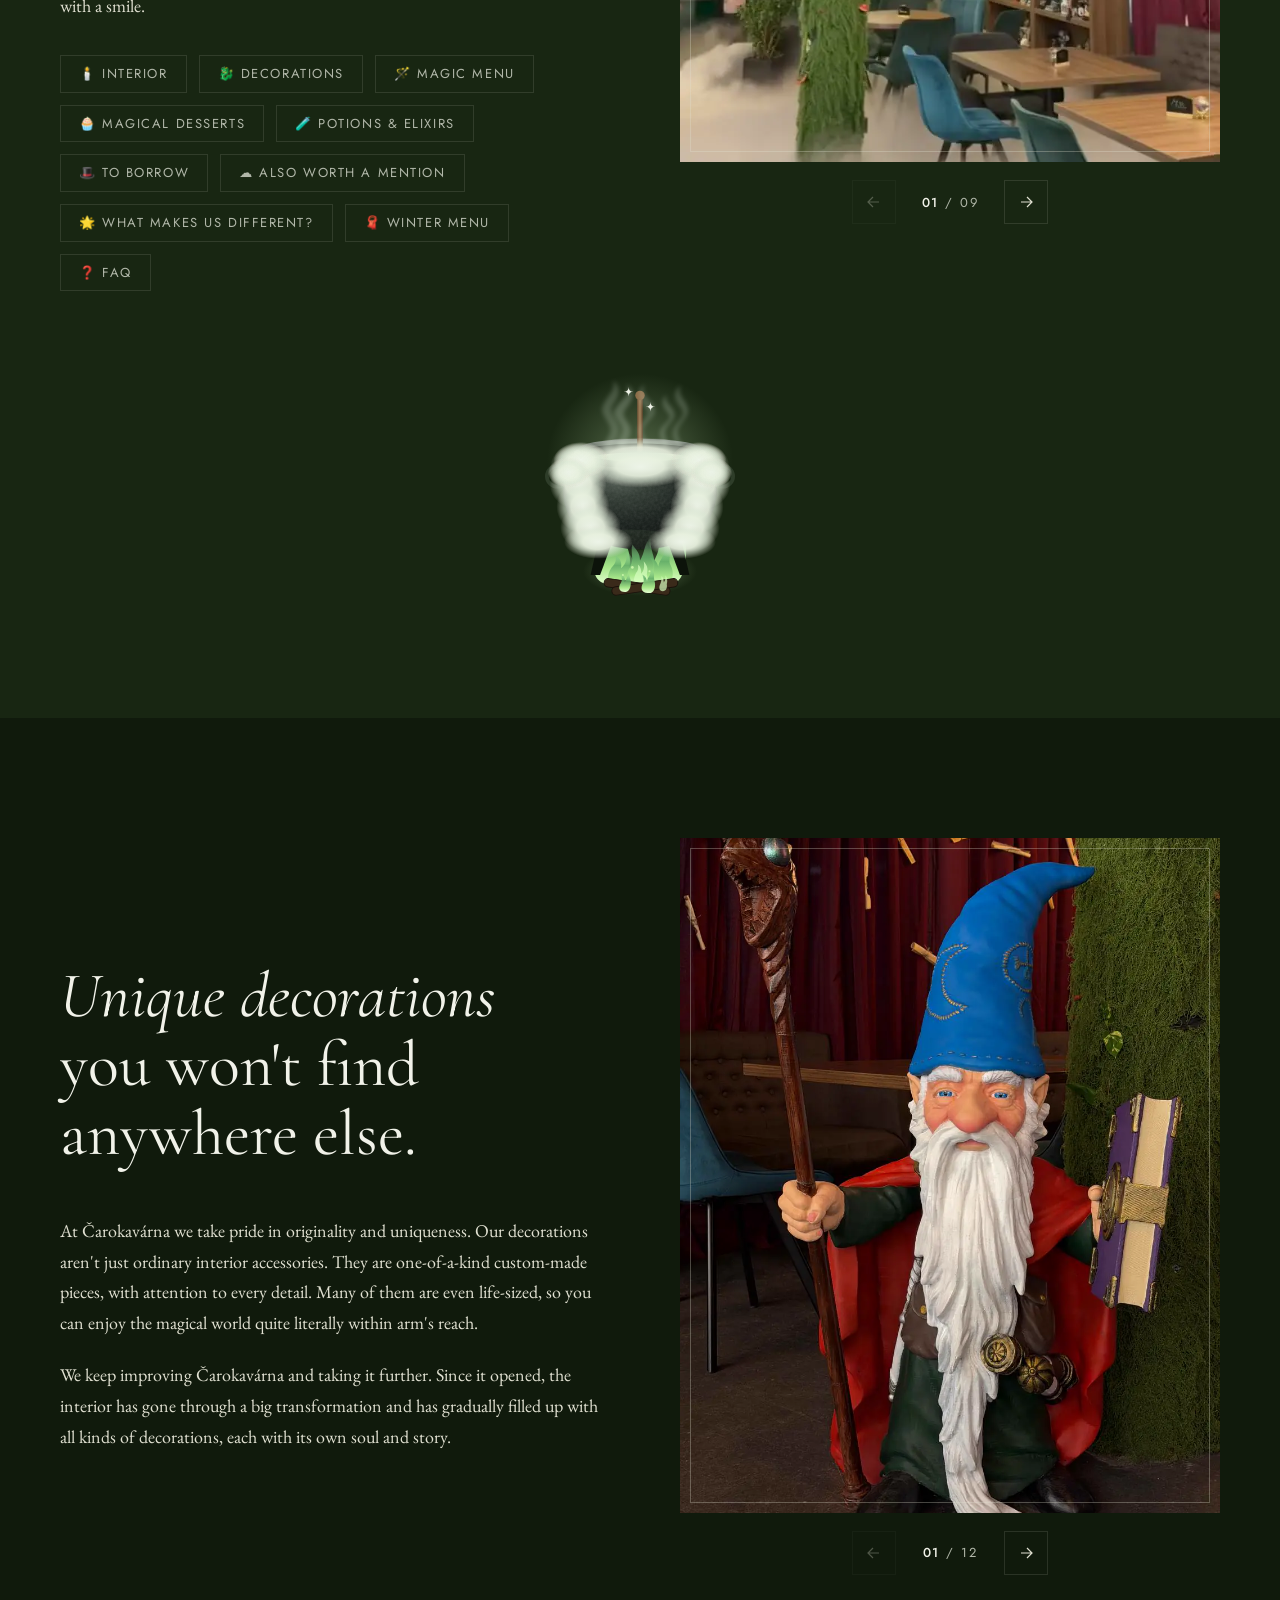
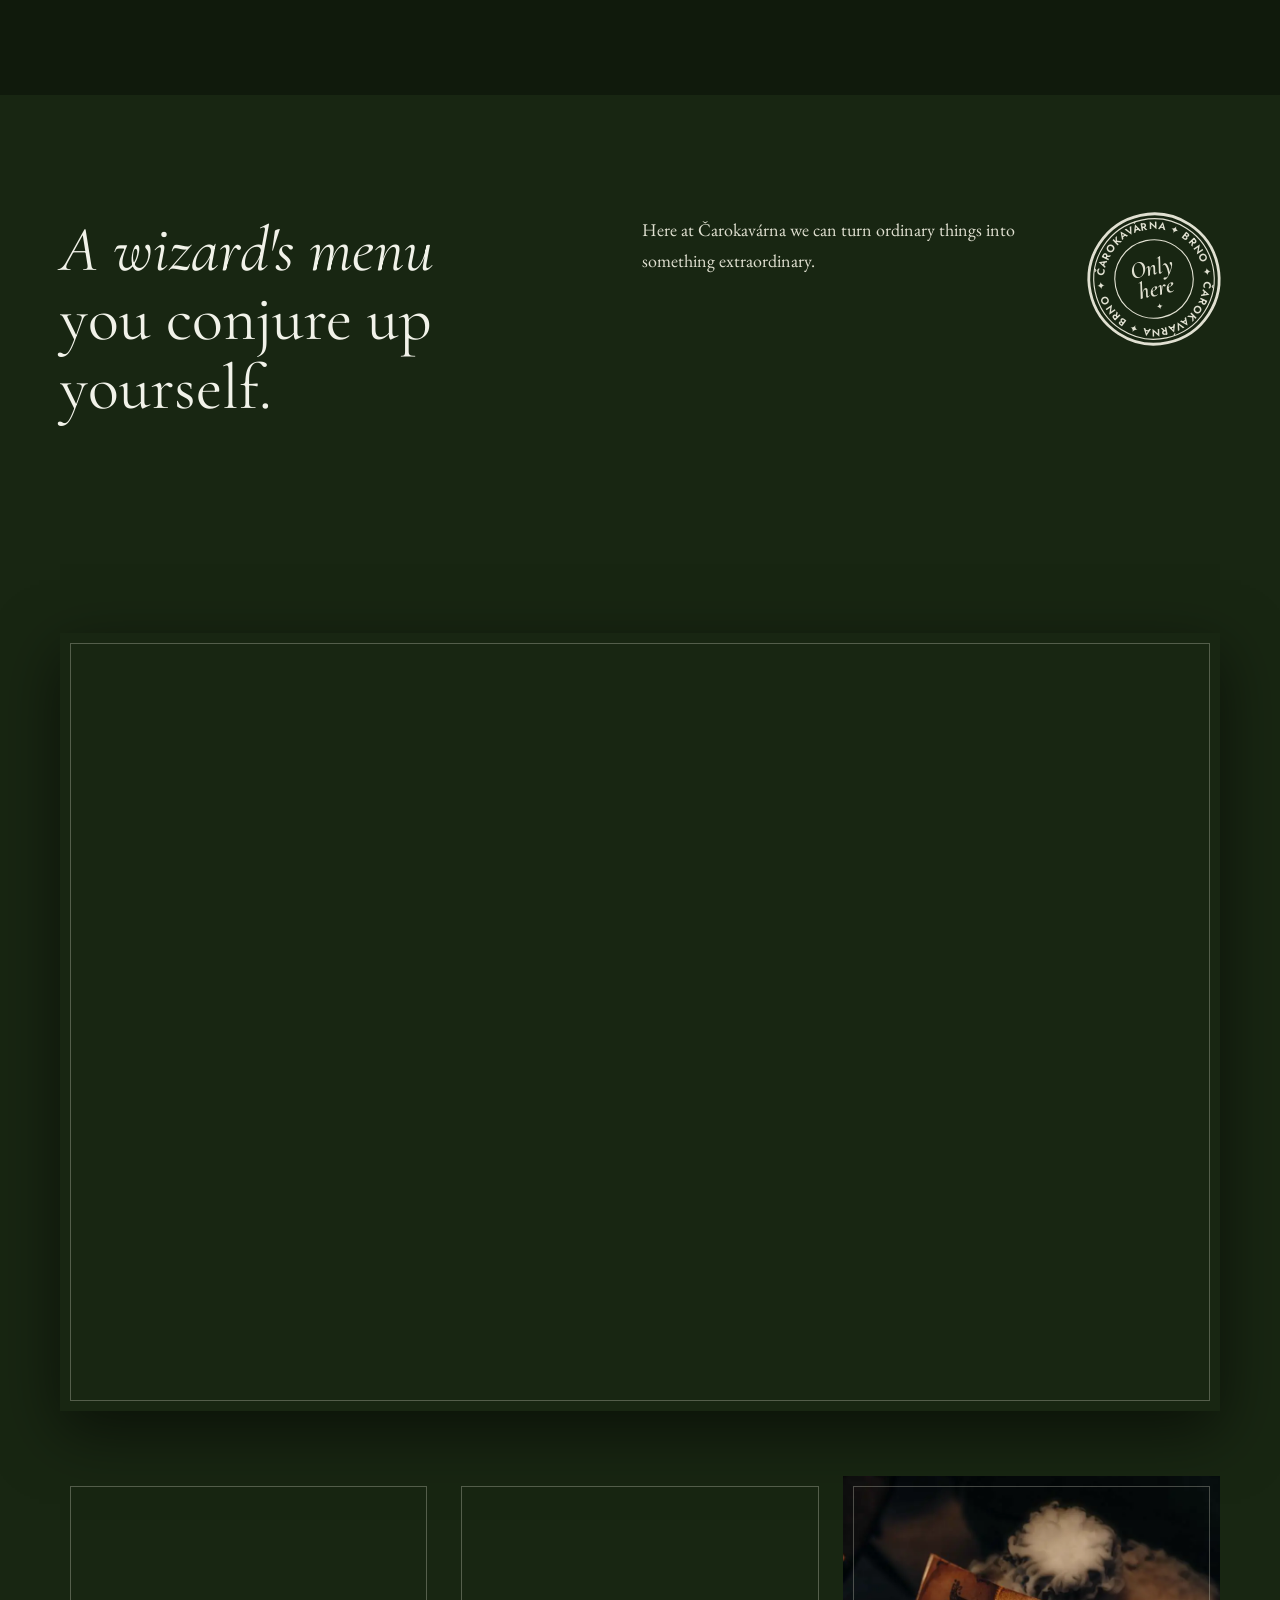
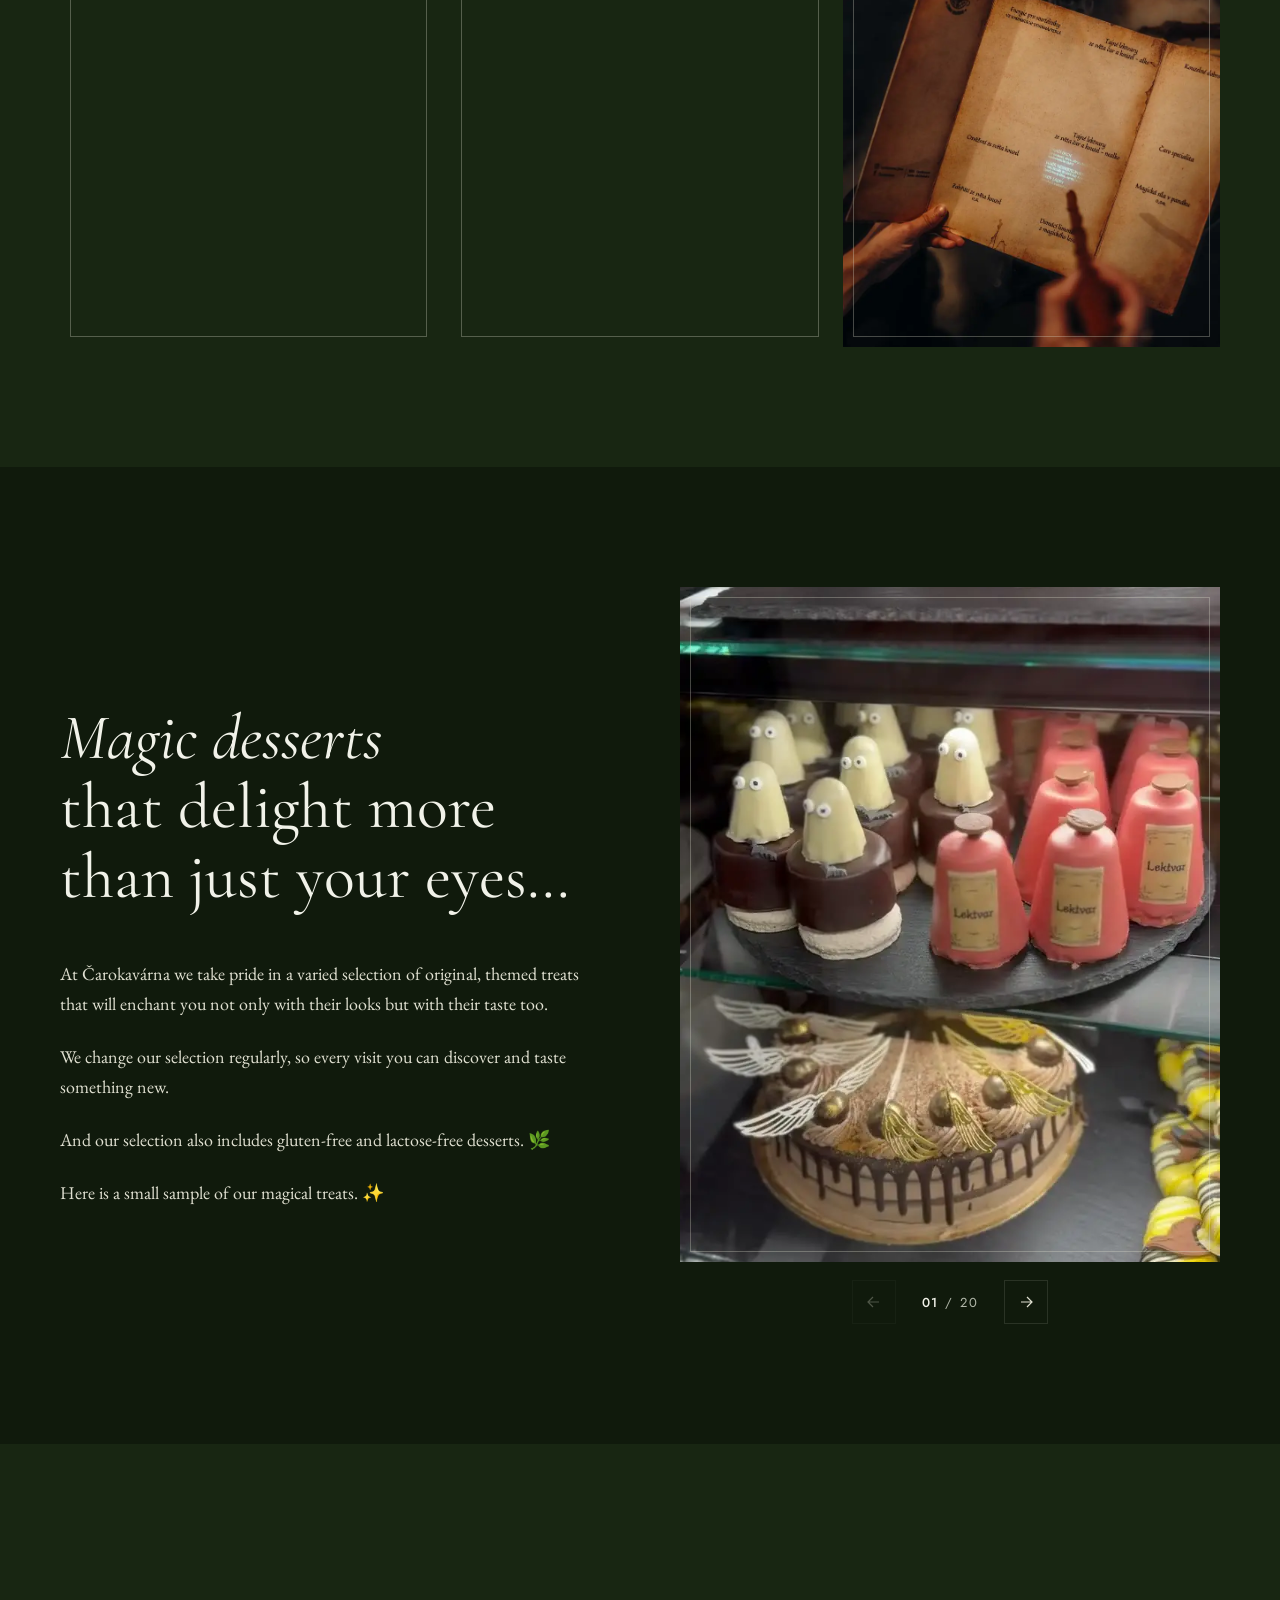
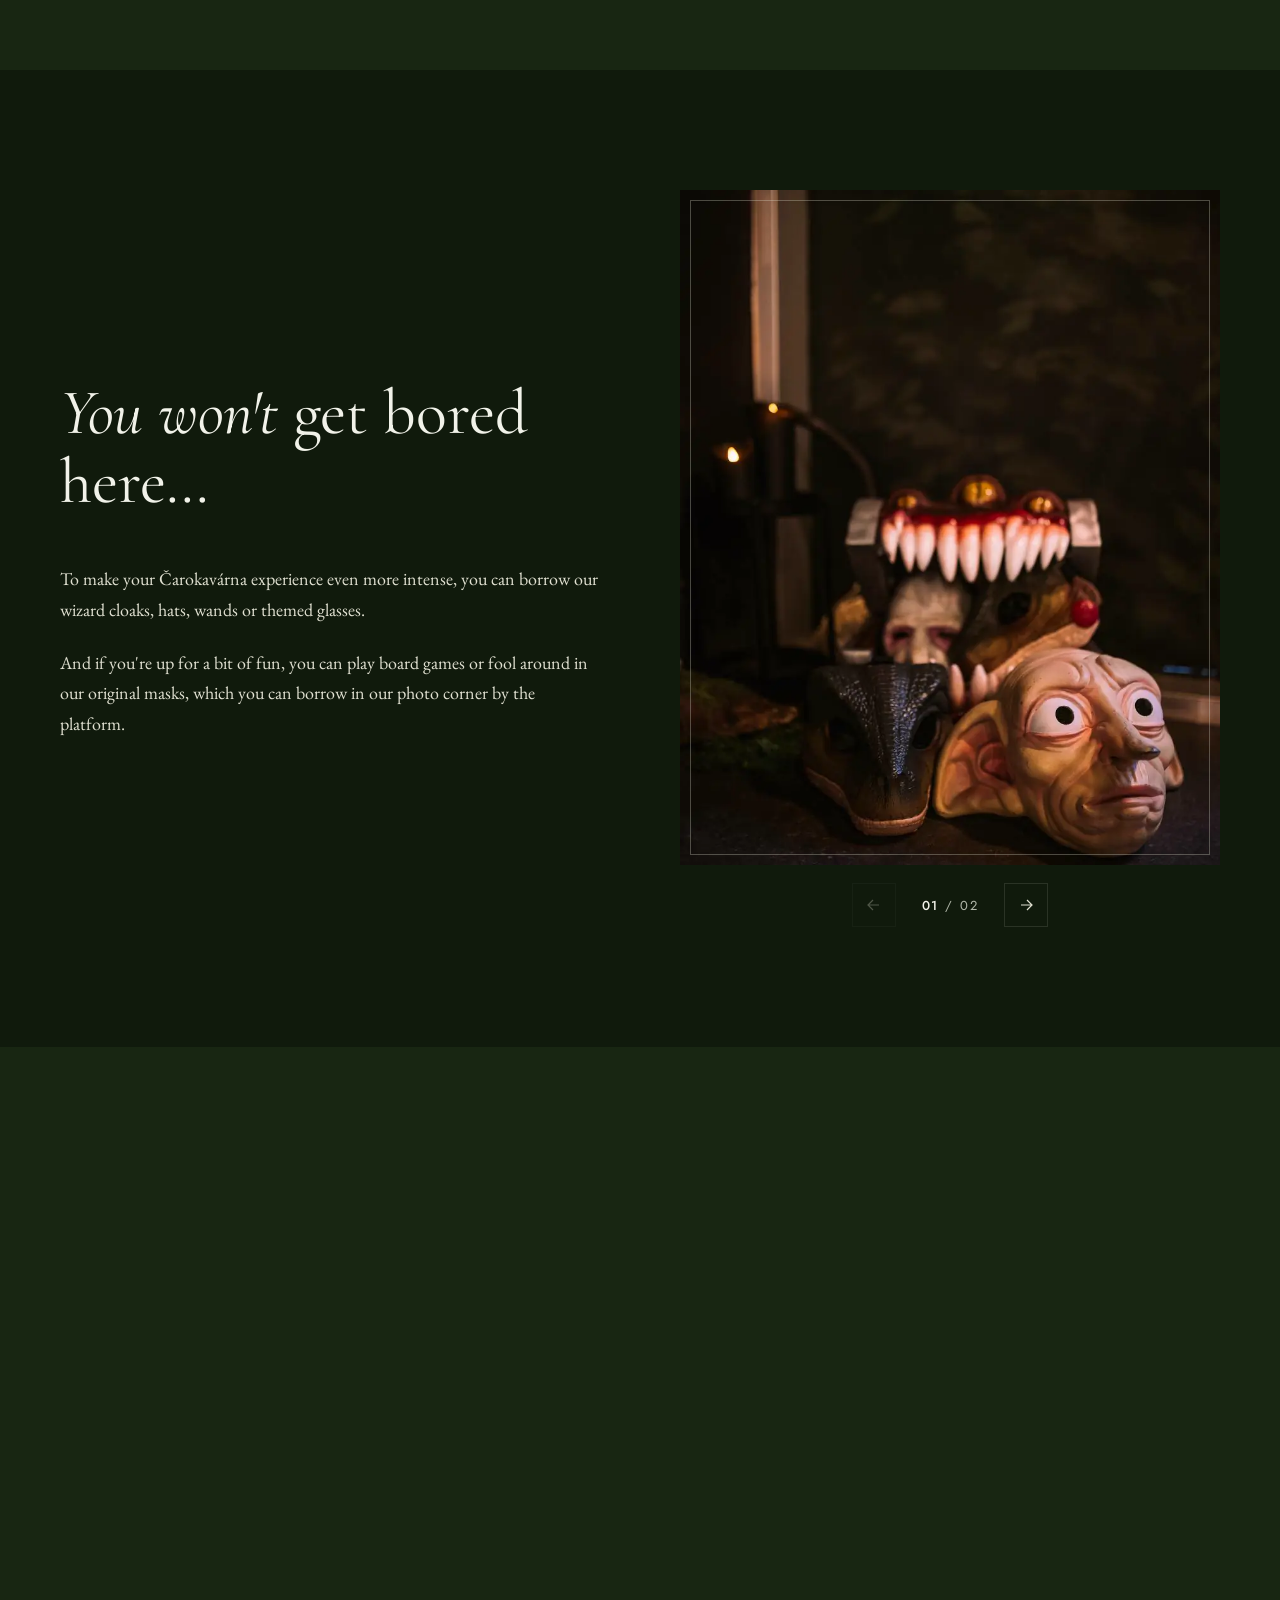
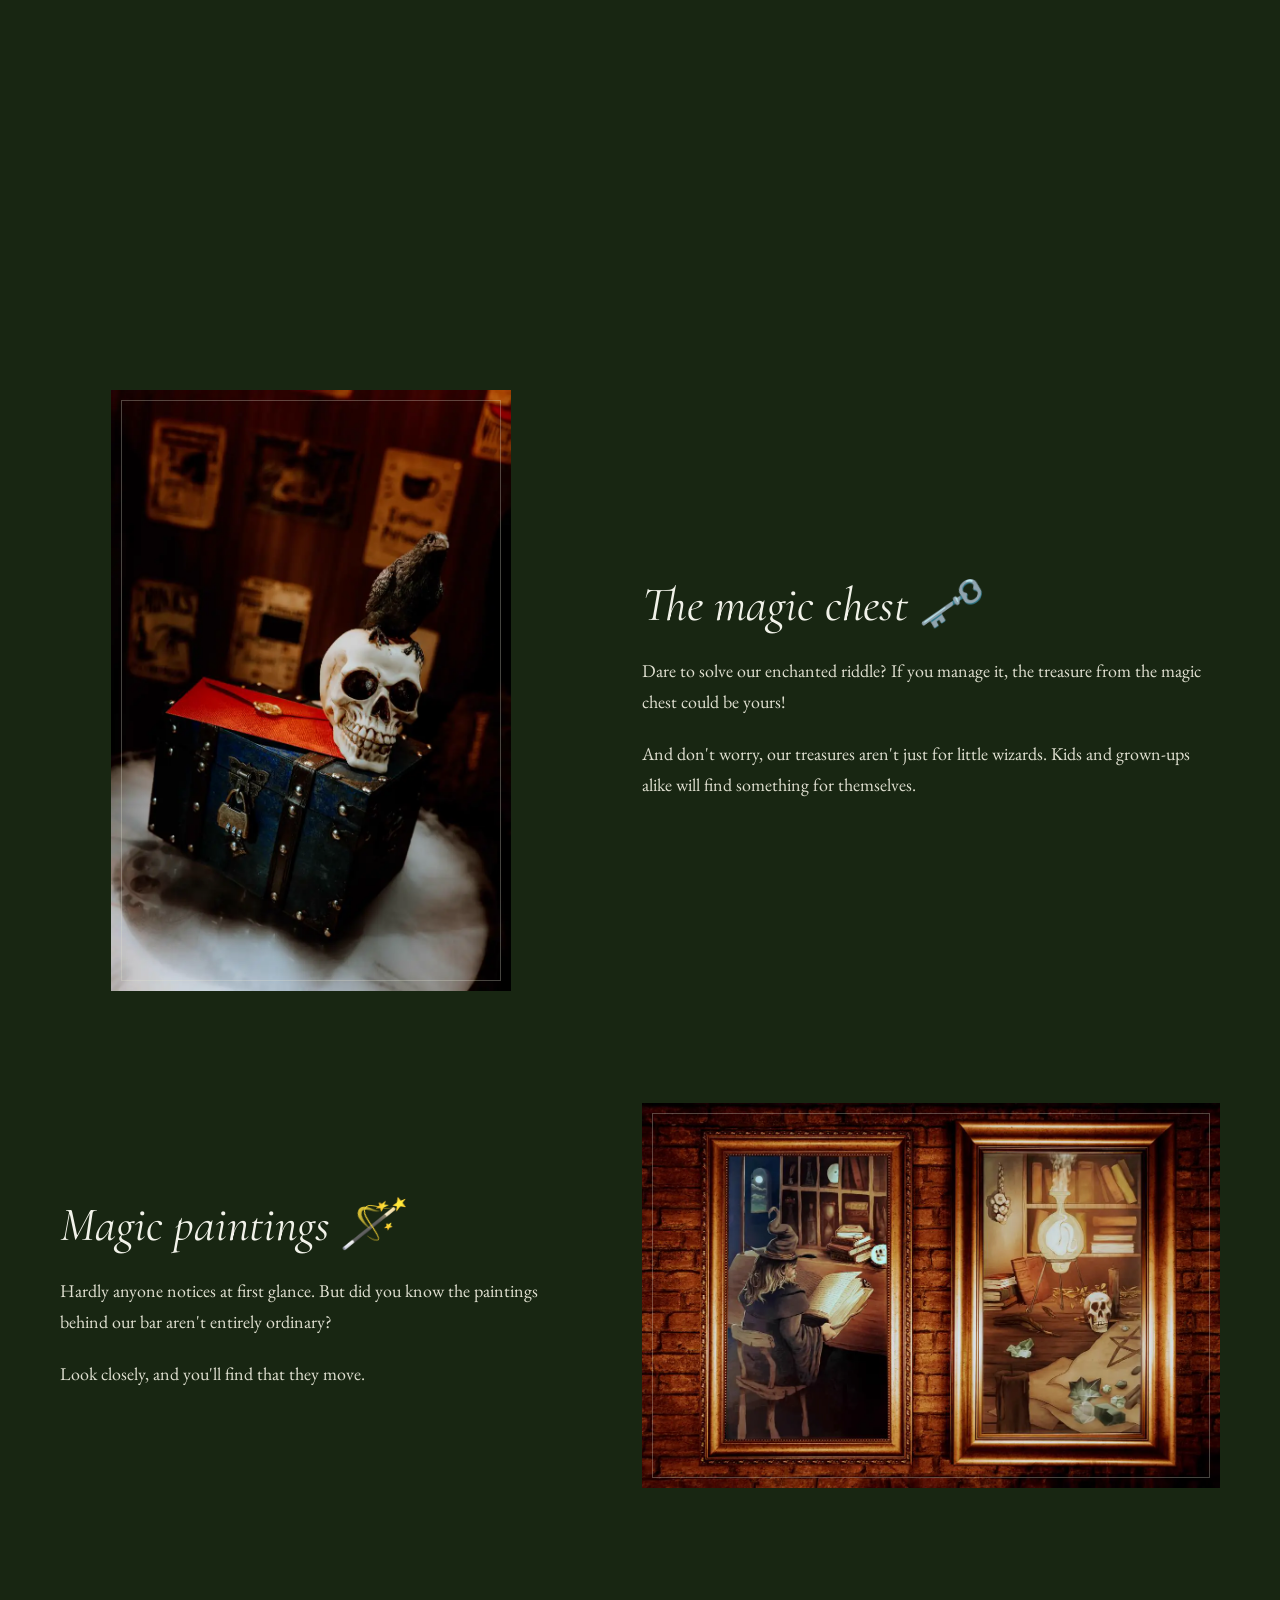
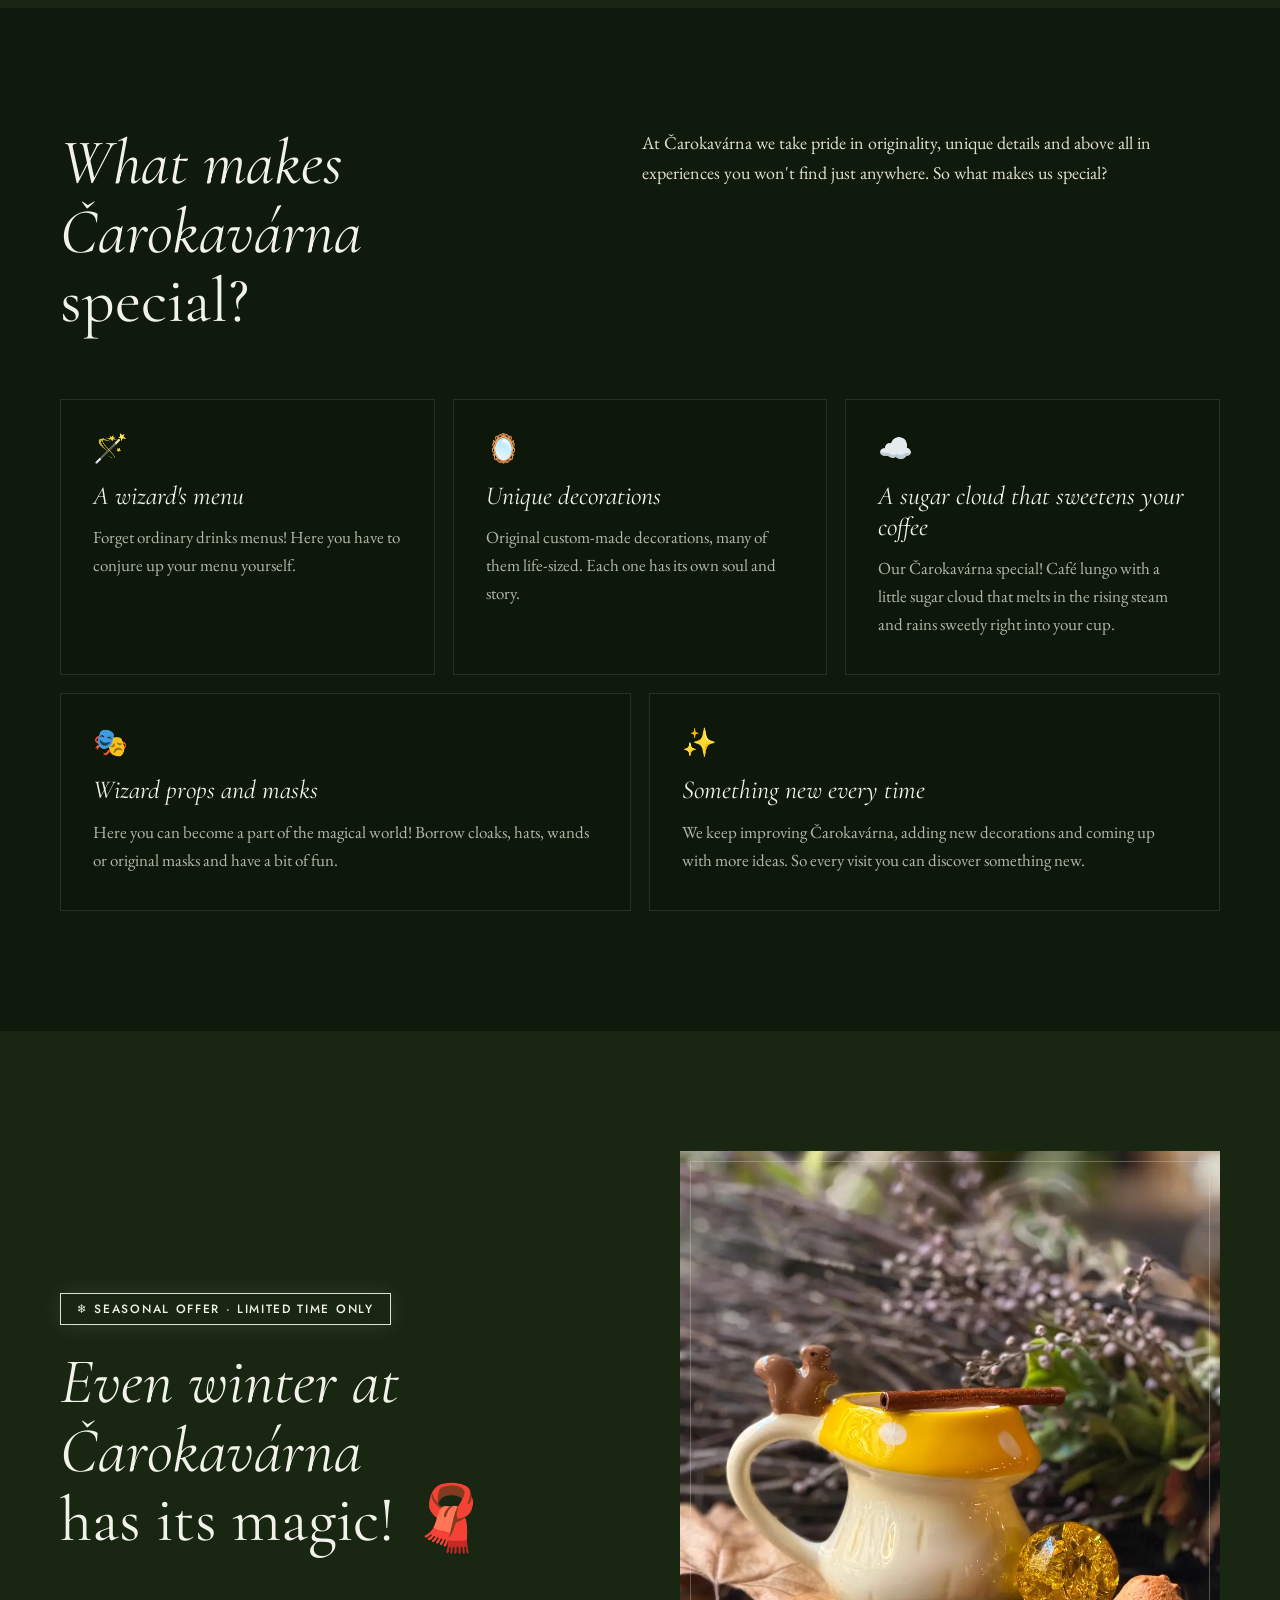
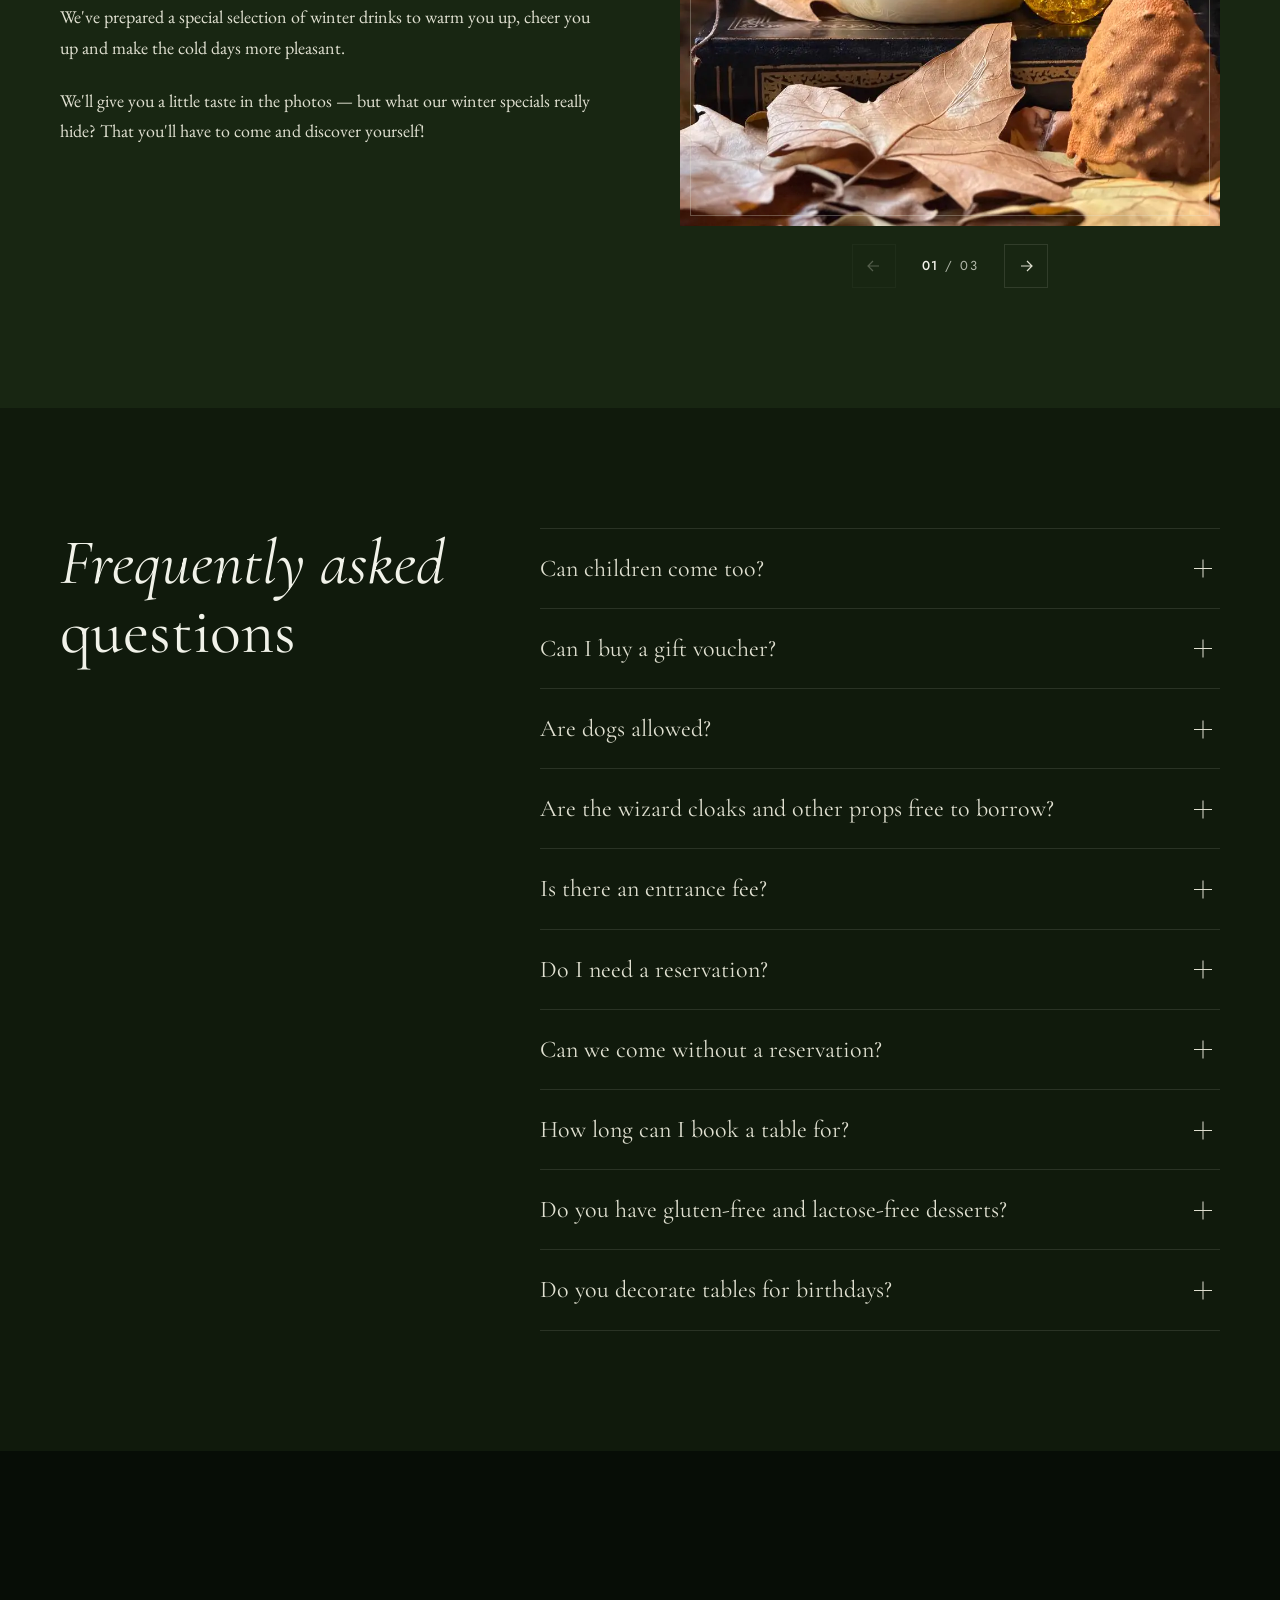
==== commit e74eb2f7: "Add files via upload" ====
--- a/en/index.html
+++ b/en/index.html
@@ -191,7 +191,7 @@
   <link rel="preconnect" href="https://fonts.gstatic.com" crossorigin>
   <link href="https://fonts.googleapis.com/css2?family=Cormorant+Garamond:ital,wght@0,400;0,500;1,400;1,500&family=EB+Garamond:ital,wght@0,400;0,500;1,400&family=Jost:wght@400;500&display=swap" rel="stylesheet">
   <!-- ?v= busts stale caches (in-app browsers like Messenger hold on to old files) — bump it on every deploy that changes CSS/JS -->
-  <link rel="stylesheet" href="../css/style.css?v=20261127g">
+  <link rel="stylesheet" href="../css/style.css?v=20261128a">
 </head>
 <body class="is-loading">
 
@@ -199,7 +199,7 @@
   <div class="scroll-progress" aria-hidden="true"></div>
 
   <!-- ===== Navigation ===== -->
-  <header class="nav" id="top">
+  <header class="nav">
     <a class="nav__logo logo" href="#top" aria-label="Čarokavárna — home">
       <img src="../assets/img/logo.webp" width="400" height="400" alt="">
     </a>
@@ -219,7 +219,7 @@
     </button>
   </header>
 
-  <main>
+  <main id="top">
     <!-- ===== Hero ===== -->
     <section class="hero">
       <div class="hero__glow hero__glow--1"></div>
@@ -1077,6 +1077,6 @@
     <p class="footer__copy">© <span data-year>2026</span> Čarokavárna · <span data-i18n="footer.made">Made with magic</span> · Brno</p>
   </footer>
 
-  <script src="../js/main.js?v=20261127g"></script>
+  <script src="../js/main.js?v=20261128a"></script>
 </body>
 </html>
--- a/css/style.css
+++ b/css/style.css
@@ -197,6 +197,10 @@
   transform: scaleX(0);
   transform-origin: left;
 }
+@supports (animation-timeline: scroll(root block)) {
+  .scroll-progress { animation: scroll-progress auto linear both; animation-timeline: scroll(root block); }
+  @keyframes scroll-progress { to { transform: scaleX(1); } }
+}
 
 .nav {
   position: fixed;
@@ -492,13 +496,9 @@
 .title.reveal { filter: blur(12px); }
 .title.reveal.is-visible { filter: none; }
 
-/* Clouds: content rises out of a mist bank that parts and dissolves (layers added by JS).
-   Four layers: left + right banks part sideways, a dense middle bank sinks, high wisps drift up. */
+/* The dense edges of the two mirrored layers meet at the center. */
 .section { overflow-x: clip; }   /* drifting clouds must not cause sideways scroll */
-/* Performance: the bank is at most ~one screen tall (only the top of a section is in view when it
-   rises — before, each of the 6 layers spanned the whole, often several-screens-tall section), and the
-   puffs are soft radial gradients without a blur filter (a blurred, moving, section-sized layer is
-   very expensive, especially at a phone's 3× pixel density). */
+/* Keep the bank near one screen tall and use soft gradients without a blur filter. */
 .clouds {
   position: absolute;
   left: -10%; right: -10%; top: 0;
@@ -508,69 +508,25 @@
 }
 .cloud {
   position: absolute;
-  inset: 0;
-  transition: transform 3.8s var(--ease), opacity 3.2s var(--ease), visibility 0s 4.5s;
-}
-.cloud--l {
+  left: 0;
+  right: 0;
+  height: 66%;
   background:
-    radial-gradient(ellipse 22% 30% at 8% 80%,  rgb(224 224 209 / .30), transparent 70%),
-    radial-gradient(ellipse 20% 26% at 26% 92%, rgb(224 224 209 / .28), transparent 70%),
-    radial-gradient(ellipse 18% 24% at 40% 74%, rgb(224 224 209 / .24),  transparent 70%),
-    radial-gradient(ellipse 16% 22% at 14% 56%, rgb(224 224 209 / .22), transparent 70%),
-    radial-gradient(ellipse 14% 18% at 32% 46%, rgb(224 224 209 / .18), transparent 70%),
-    radial-gradient(ellipse 12% 16% at 5% 32%,  rgb(224 224 209 / .16), transparent 70%);
-}
-.cloud--r {
-  background:
-    radial-gradient(ellipse 22% 30% at 92% 80%, rgb(224 224 209 / .30), transparent 70%),
-    radial-gradient(ellipse 20% 26% at 74% 92%, rgb(224 224 209 / .28), transparent 70%),
-    radial-gradient(ellipse 18% 24% at 60% 74%, rgb(224 224 209 / .24),  transparent 70%),
-    radial-gradient(ellipse 16% 22% at 86% 56%, rgb(224 224 209 / .22), transparent 70%),
-    radial-gradient(ellipse 14% 18% at 68% 46%, rgb(224 224 209 / .18), transparent 70%),
-    radial-gradient(ellipse 12% 16% at 95% 32%, rgb(224 224 209 / .16), transparent 70%);
-}
-.cloud--c {
-  background:
-    radial-gradient(ellipse 26% 26% at 50% 92%, rgb(224 224 209 / .30), transparent 70%),
-    radial-gradient(ellipse 20% 22% at 38% 80%, rgb(224 224 209 / .24),  transparent 70%),
-    radial-gradient(ellipse 20% 22% at 62% 80%, rgb(224 224 209 / .24),  transparent 70%),
-    radial-gradient(ellipse 18% 20% at 50% 64%, rgb(224 224 209 / .20), transparent 70%),
-    radial-gradient(ellipse 14% 16% at 44% 46%, rgb(224 224 209 / .16), transparent 70%);
-}
-.cloud--high {
-  transition: transform 3s var(--ease), opacity 2.4s var(--ease), visibility 0s 3.5s;
-  background:
-    radial-gradient(ellipse 24% 6% at 22% 22%, rgb(224 224 209 / .13), transparent 70%),
-    radial-gradient(ellipse 20% 5% at 70% 14%, rgb(224 224 209 / .11), transparent 70%),
-    radial-gradient(ellipse 18% 5% at 48% 34%, rgb(224 224 209 / .1),  transparent 70%),
-    radial-gradient(ellipse 16% 4% at 86% 38%, rgb(224 224 209 / .09), transparent 70%),
-    radial-gradient(ellipse 14% 4% at 12% 8%,  rgb(224 224 209 / .08), transparent 70%);
-}
-.cloud--floor {                 /* thick fog floor along the bottom */
-  background:
-    radial-gradient(ellipse 30% 22% at 15% 100%, rgb(224 224 209 / .3),  transparent 70%),
-    radial-gradient(ellipse 30% 22% at 50% 100%, rgb(224 224 209 / .32), transparent 70%),
-    radial-gradient(ellipse 30% 22% at 85% 100%, rgb(224 224 209 / .3),  transparent 70%),
-    radial-gradient(ellipse 24% 18% at 32% 88%,  rgb(224 224 209 / .22), transparent 70%),
-    radial-gradient(ellipse 24% 18% at 68% 88%,  rgb(224 224 209 / .22), transparent 70%);
-}
-.cloud--mid {                   /* scattered puffs through the middle and top */
-  background:
-    radial-gradient(ellipse 12% 12% at 20% 30%, rgb(224 224 209 / .15), transparent 70%),
-    radial-gradient(ellipse 10% 10% at 58% 22%, rgb(224 224 209 / .13), transparent 70%),
-    radial-gradient(ellipse 12% 11% at 80% 60%, rgb(224 224 209 / .16), transparent 70%),
-    radial-gradient(ellipse 11% 10% at 36% 62%, rgb(224 224 209 / .15), transparent 70%),
-    radial-gradient(ellipse 9% 9% at 66% 40%,   rgb(224 224 209 / .13), transparent 70%),
-    radial-gradient(ellipse 10% 9% at 8% 70%,   rgb(224 224 209 / .14), transparent 70%),
-    radial-gradient(ellipse 9% 8% at 92% 20%,   rgb(224 224 209 / .11), transparent 70%);
-}
+    radial-gradient(ellipse 30% 29% at 15% 76%, rgb(224 224 209 / .3),  transparent 70%),
+    radial-gradient(ellipse 30% 30% at 50% 76%, rgb(224 224 209 / .32), transparent 70%),
+    radial-gradient(ellipse 30% 29% at 85% 76%, rgb(224 224 209 / .3),  transparent 70%),
+    radial-gradient(ellipse 25% 24% at 30% 60%, rgb(224 224 209 / .22), transparent 70%),
+    radial-gradient(ellipse 25% 23% at 72% 63%, rgb(224 224 209 / .20), transparent 70%),
+    radial-gradient(ellipse 22% 21% at 15% 43%, rgb(224 224 209 / .12), transparent 70%),
+    radial-gradient(ellipse 44% 24% at 50% 36%, rgb(224 224 209 / .10), transparent 70%),
+    radial-gradient(ellipse 22% 20% at 84% 47%, rgb(224 224 209 / .12), transparent 70%);
+  transition: transform 4.2s var(--ease), opacity 3.6s var(--ease), visibility 0s 4.8s;
+}
+.cloud--top { top: 0; transform: translateY(0) scale(1) scaleY(-1) rotate(180deg); }
+.cloud--bottom { bottom: 0; transform: translateY(0) scale(1) rotate(180deg); }
 .section.is-risen .cloud { opacity: 0; visibility: hidden; }
-.section.is-risen .cloud--floor { transform: translateY(40%) scale(1.2); }
-.section.is-risen .cloud--mid   { transform: scale(1.5); }
-.section.is-risen .cloud--l    { transform: translate(-35%, 8%) scale(1.25); }
-.section.is-risen .cloud--r    { transform: translate(35%, 8%) scale(1.25); }
-.section.is-risen .cloud--c    { transform: translateY(30%) scale(1.3); transition-duration: 4.2s, 3.6s, 0s; transition-delay: 0s, 0s, 4.8s; }
-.section.is-risen .cloud--high { transform: translate(8%, -25%) scale(1.15); }
+.section.is-risen .cloud--top { transform: translateY(-40%) scale(1.2) scaleY(-1) rotate(180deg); }
+.section.is-risen .cloud--bottom { transform: translateY(40%) scale(1.2) rotate(180deg); }
 
 /* ---------- About ---------- */
 
@@ -1296,6 +1252,10 @@
 .section--reservation .title { margin-bottom: 30px; }
 /* column flex so the wand can sit at the end on desktop but under the text on mobile (see order) */
 .section--reservation .container { display: flex; flex-direction: column; }
+.reservation-arrival .reveal {
+  transition-duration: .85s, 1.2s, 1.05s;
+  transition-delay: 0s;
+}
 
 /* ---------- Wand ---------- */
 
@@ -1478,6 +1438,7 @@
   }
   .nav__links a { padding: 13px 0; font-size: .9375rem; letter-spacing: .1em; }
   .nav.is-open .nav__links { opacity: 1; visibility: visible; }
+  .anchor-travel .nav:not(.is-open) .nav__links { transition: none; }
   .nav.is-open { background: rgb(7 13 6 / .96); }
 }
 
@@ -1521,8 +1482,15 @@
 .is-offscreen, .is-offscreen *, .is-offscreen::before, .is-offscreen::after,
 .is-offscreen *::before, .is-offscreen *::after { animation-play-state: paused !important; }
 
+/* Pause repaint-heavy ornaments during a compact-screen swipe. */
+.page-is-scrolling :is(.about__cauldron, .res-wand) svg * { animation-play-state: paused; }
+
+/* Hold the hero effects until a return to the top has landed. */
+.anchor-travel-top .hero, .anchor-travel-top .hero * { animation-play-state: paused; }
+.anchor-travel-top .nav.is-scrolled { backdrop-filter: none; }
+
 @media (prefers-reduced-motion: reduce) {
-  *, *::before, *::after { animation: none !important; transition-duration: .01ms !important; }
+  *:not(.scroll-progress), *::before, *::after { animation: none !important; transition-duration: .01ms !important; }
   html { scroll-behavior: auto; }
   .reveal, .title.reveal, .reveal--stagger > * { opacity: 1; transform: none; filter: none; }
 }
